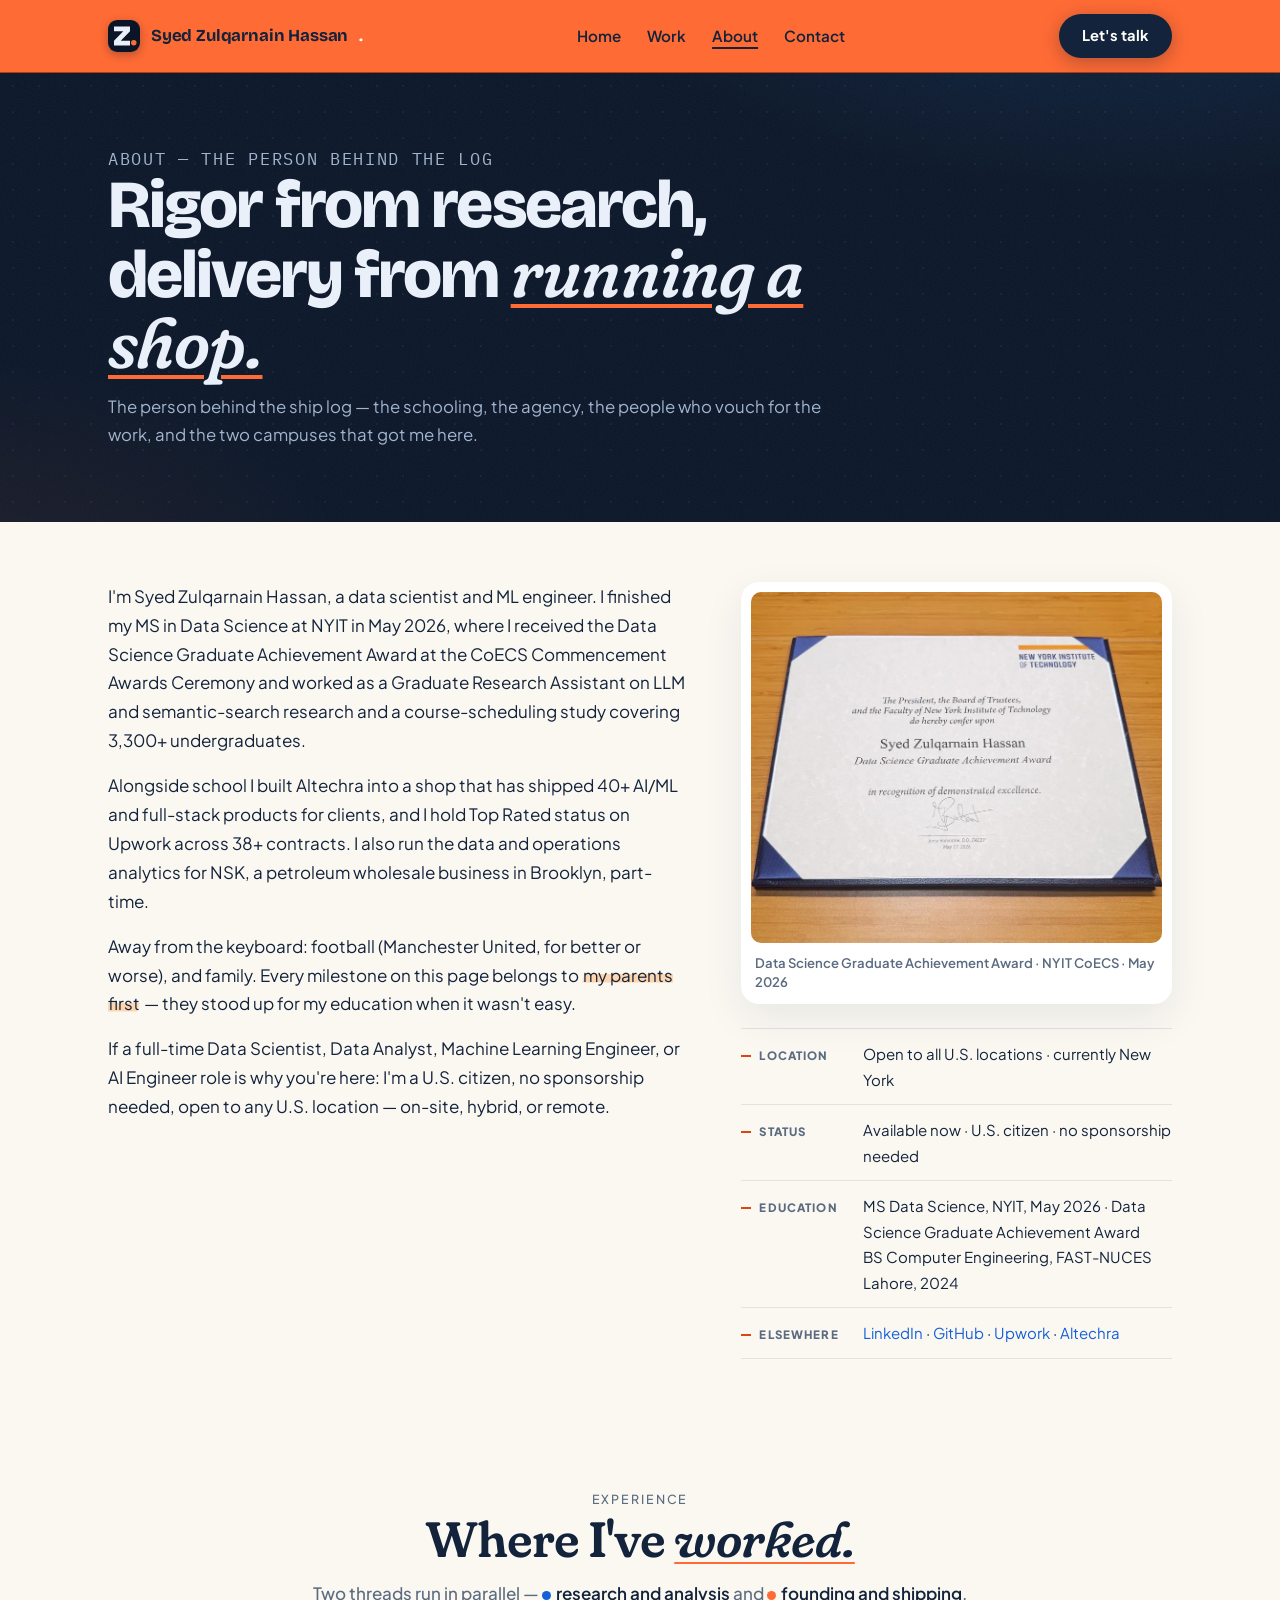
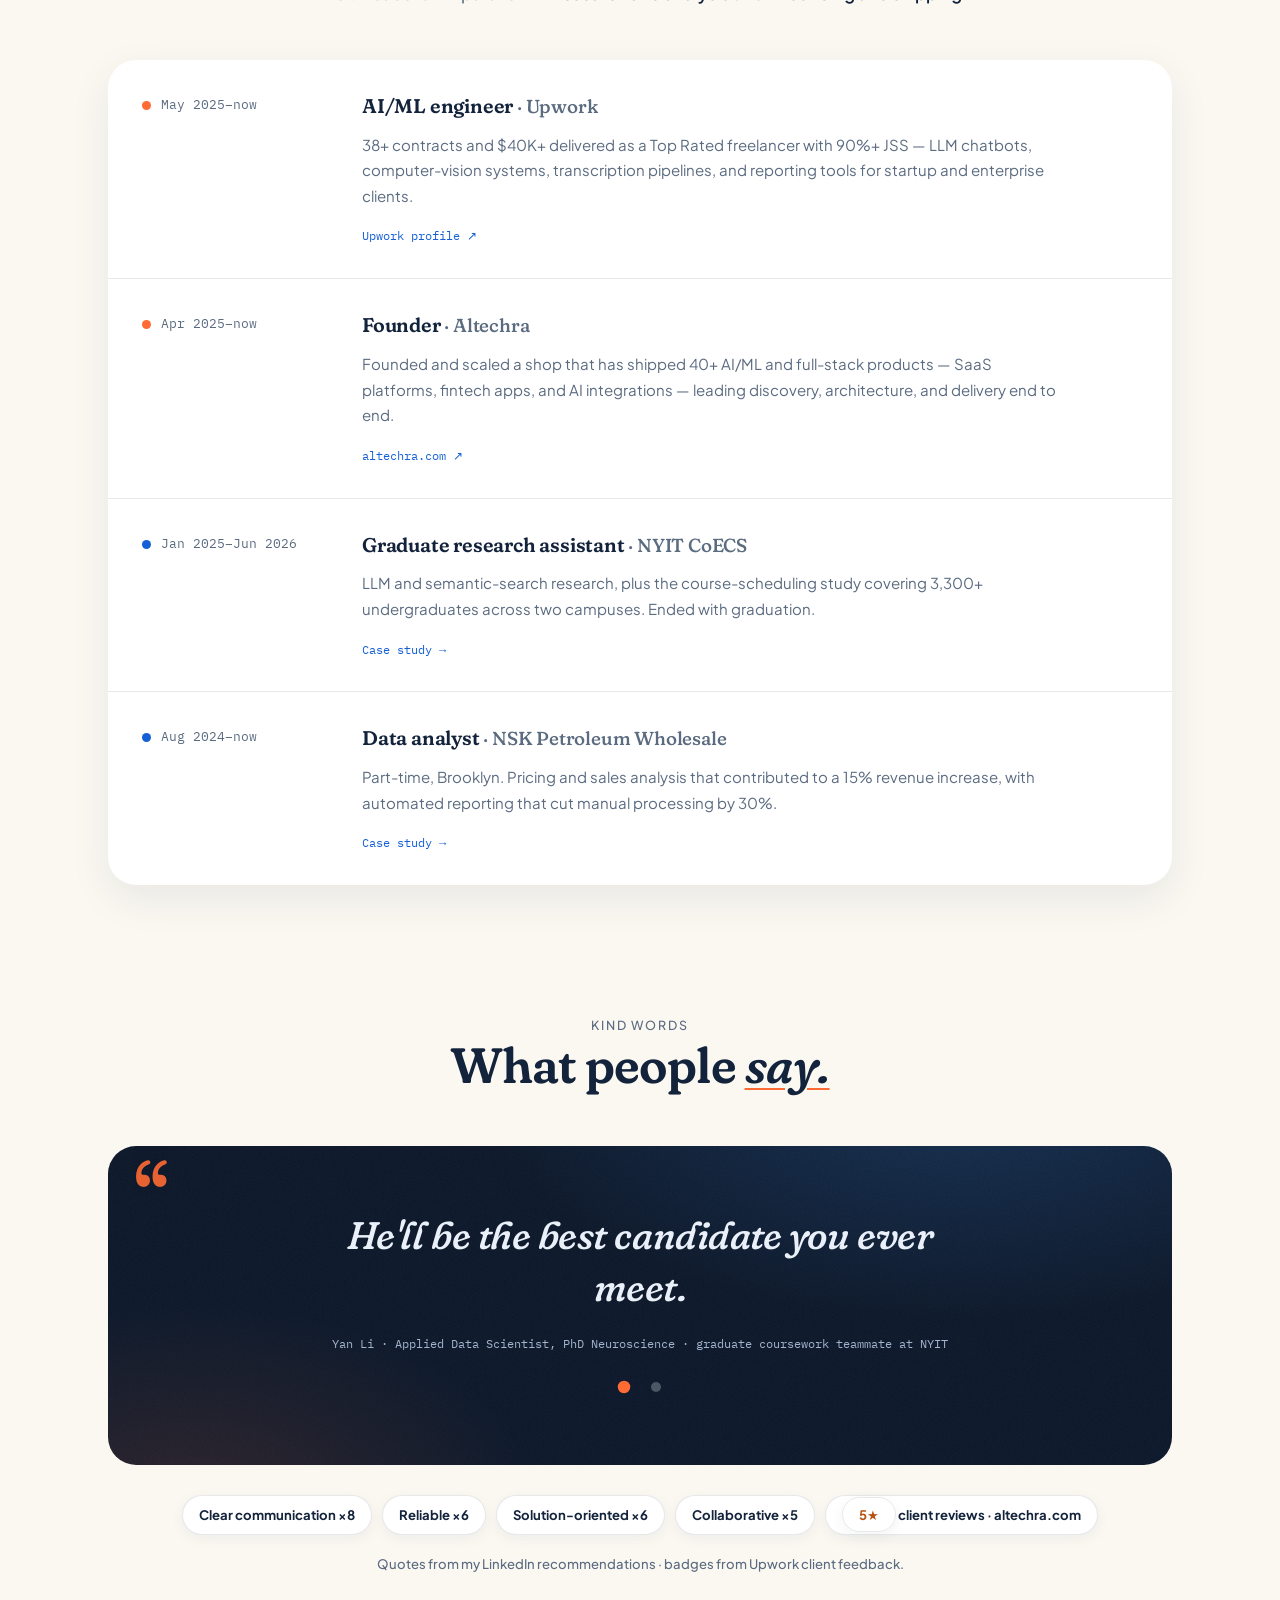
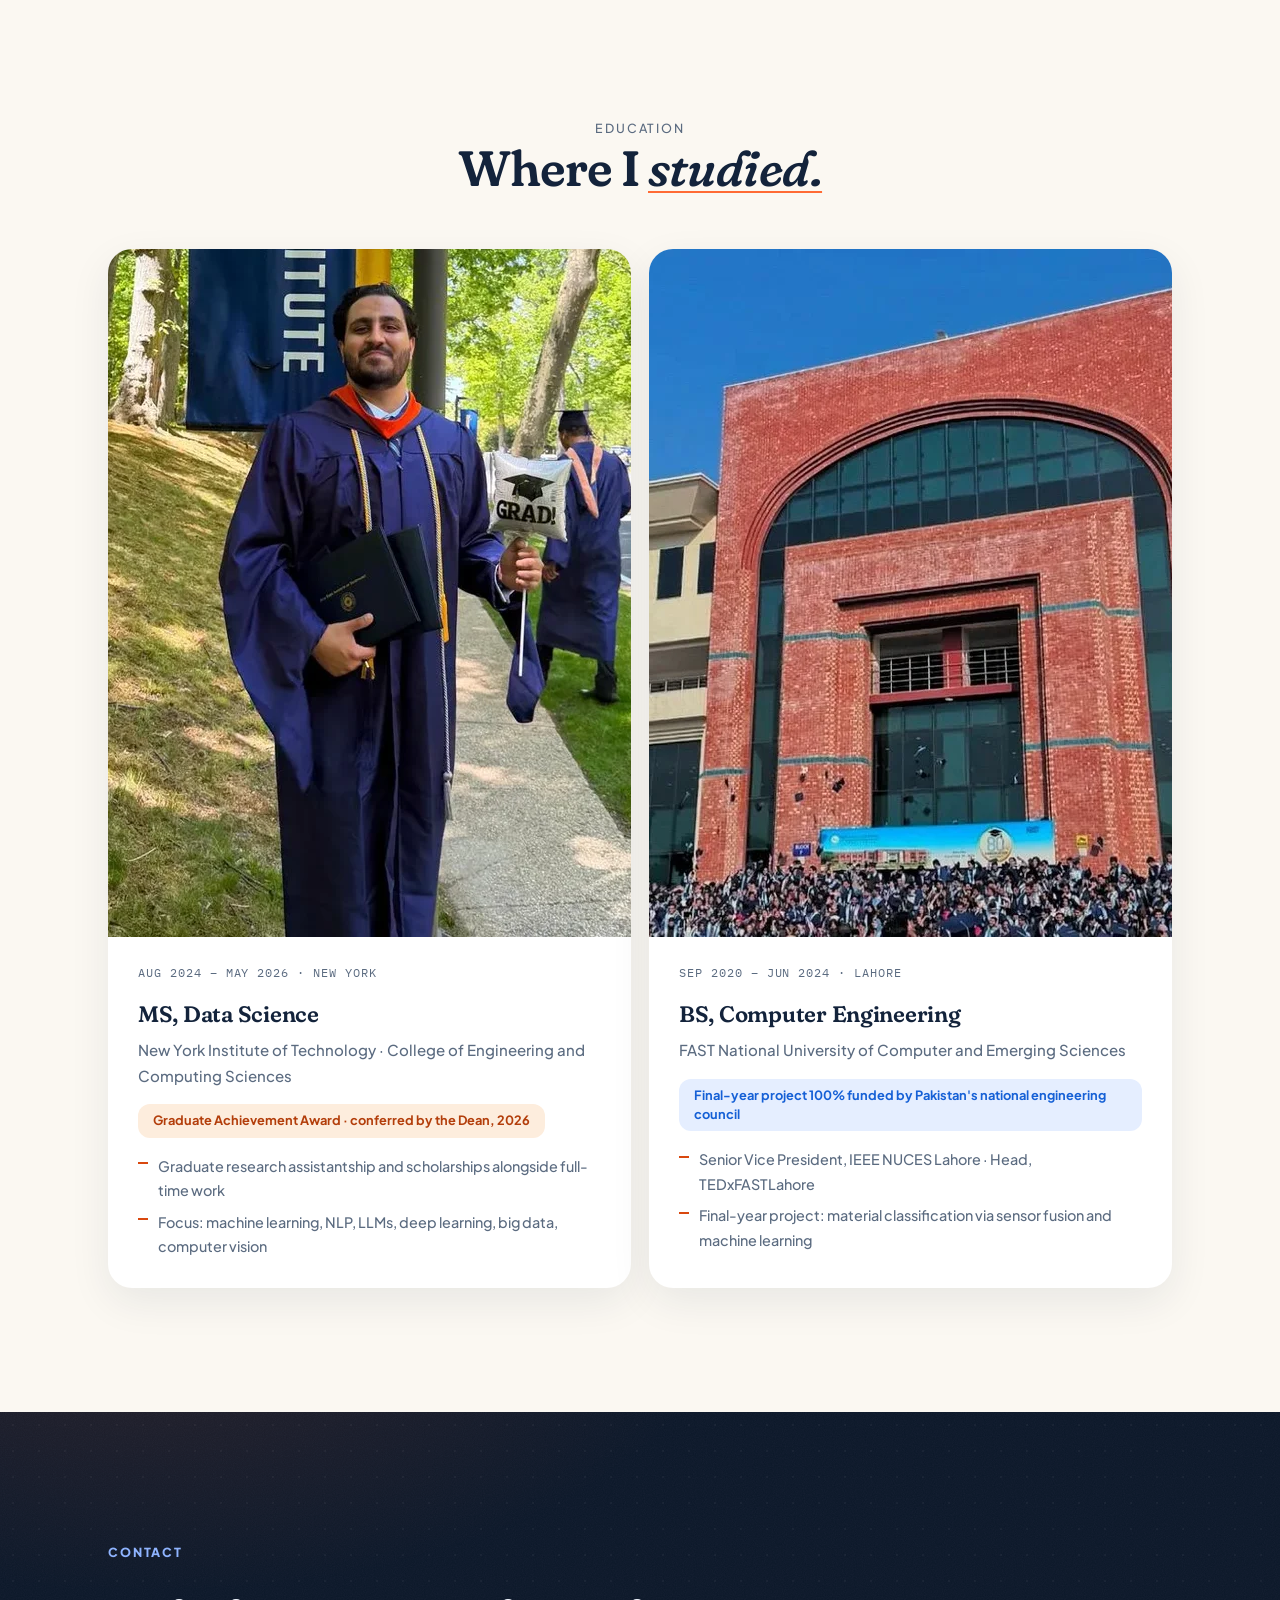
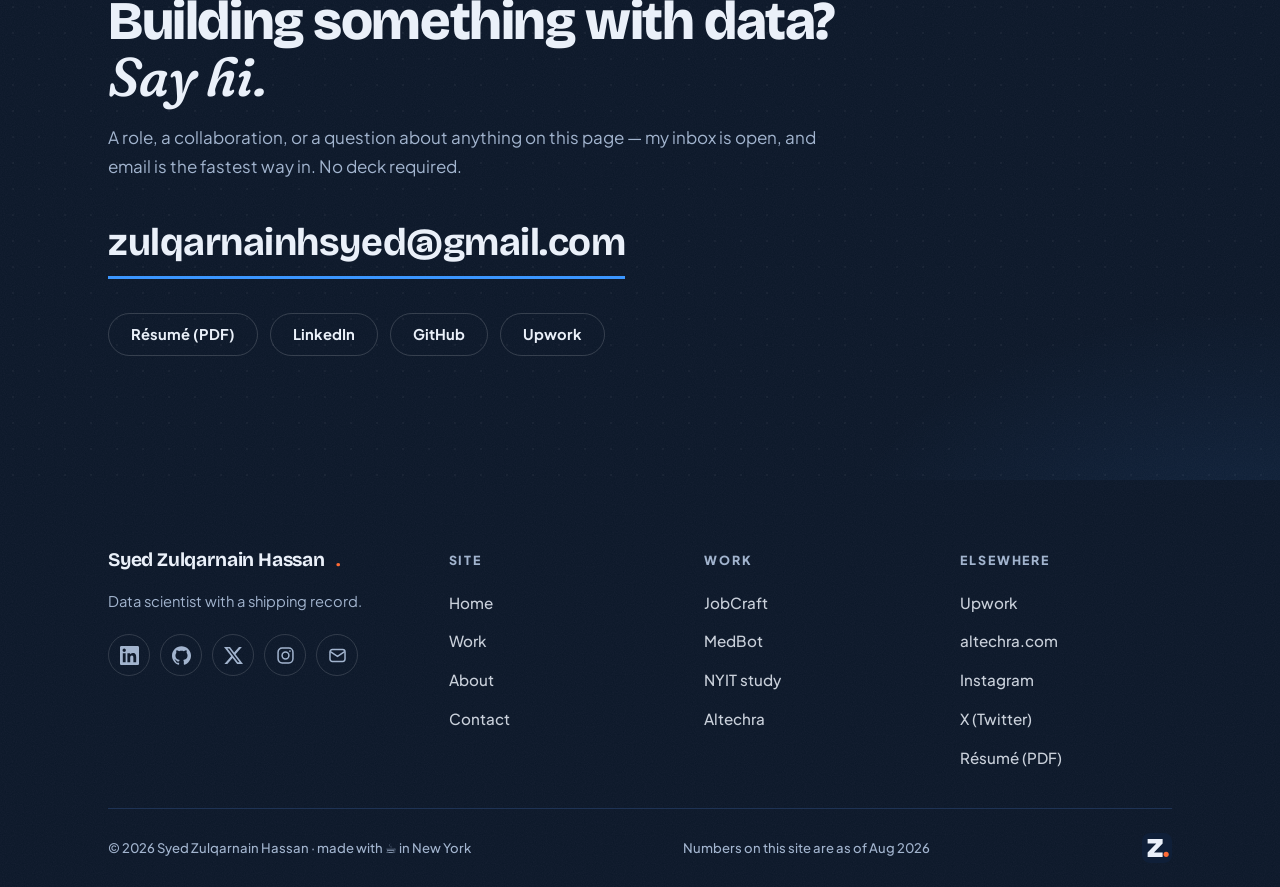
==== about/index.html @ 791ffaec "About: brand mark and footer logo" ====
<!doctype html>
<html lang="en">
<head>
<meta charset="utf-8">
<meta name="viewport" content="width=device-width, initial-scale=1">
<title>About — Syed Zulqarnain Hassan</title>
<meta name="description" content="About Syed Zulqarnain Hassan — data scientist and ML engineer. MS Data Science at NYIT with the Graduate Achievement Award, founder of Altechra, from Lahore to New York. Open to Data Scientist, Data Analyst, Machine Learning Engineer, and AI Engineer roles anywhere in the U.S.">
<meta property="og:title" content="About — Syed Zulqarnain Hassan">
<meta property="og:description" content="Rigor from research, delivery from running a shop. From Lahore to New York.">
<meta property="og:type" content="website">
<meta property="og:url" content="https://zulqarnainhassan.com/about/">
<meta property="og:image" content="https://zulqarnainhassan.com/og.png">
<meta property="og:image:width" content="1200">
<meta property="og:image:height" content="630">
<meta name="twitter:card" content="summary_large_image">
<meta name="twitter:image" content="https://zulqarnainhassan.com/og.png">
<link rel="canonical" href="https://zulqarnainhassan.com/about/">
<meta name="theme-color" content="#070E1C">
<link rel="icon" href="/favicon.svg" type="image/svg+xml">
<link rel="icon" href="/favicon.png" type="image/png" sizes="32x32">
<link rel="apple-touch-icon" href="/apple-touch-icon.png">
<link rel="preload" href="/fonts/bricolage-grotesque-700.woff2" as="font" type="font/woff2" crossorigin>
<link rel="preload" href="/fonts/plus-jakarta-sans-400.woff2" as="font" type="font/woff2" crossorigin>
<link rel="preload" href="/fonts/fraunces-italic-400-700.woff2" as="font" type="font/woff2" crossorigin>
<link rel="preload" href="/fonts/ibm-plex-mono-400.woff2" as="font" type="font/woff2" crossorigin>
<link rel="stylesheet" href="/styles.css">
<script src="/main.js" defer></script>
</head>
<body>
<a class="skip" href="#main">Skip to content</a>
<div class="progress" id="progress" aria-hidden="true"></div>

<header class="sitenav band-dark" id="sitenav">
  <div class="wrap">
    <div class="nav">
      <a class="brand" href="/"><svg class="bmark" viewBox="0 0 64 64" aria-hidden="true"><rect width="64" height="64" rx="14" fill="#0A1628"/><path d="M12 13 H44 V22.5 L25.5 41.5 H44 V51 H12 V41.5 L30.5 22.5 H12 Z" fill="#EAF0F9"/><circle cx="51.5" cy="45.5" r="5.5" fill="#FF6B35"/></svg>Syed Zulqarnain Hassan<span class="bdot">.</span></a>
      <nav aria-label="Primary">
        <ul class="nav-links" id="navLinks">
          <li><a href="/">Home</a></li>
          <li><a href="/work/">Work</a></li>
          <li><a href="/about/" aria-current="page">About</a></li>
          <li><a href="/contact/">Contact</a></li>
        </ul>
      </nav>
      <div class="nav-right">
        <a class="btn btn-primary nav-cta" href="/contact/">Let's talk</a>
        <button class="menu-btn" id="menuBtn" aria-expanded="false" aria-controls="navLinks" aria-label="Toggle menu"><svg viewBox="0 0 24 24" aria-hidden="true"><path d="M4 8h16M4 16h16"/></svg></button>
      </div>
    </div>
  </div>
</header>

<main id="main">
  <div class="page-head band-dark">
    <div class="wrap">
      <p class="ph-kicker" data-up style="--d:0s">About — the person behind the log</p>
      <h1 data-up style="--d:.06s">Rigor from research, delivery from <em>running a shop.</em></h1>
      <p data-up style="--d:.12s">The person behind the ship log — the schooling, the agency, the people who vouch for the work, and the two campuses that got me here.</p>
    </div>
  </div>

  <section class="section wrap" aria-label="About me" style="padding-top:clamp(36px,5vw,60px)">
    <h2 class="sr-only">Background and availability</h2>
    <div class="about-grid">
      <div class="fx">
        <p>I'm Syed Zulqarnain Hassan, a data scientist and ML engineer. I finished my MS in Data Science at NYIT in May 2026, where I received the Data Science Graduate Achievement Award at the CoECS Commencement Awards Ceremony and worked as a Graduate Research Assistant on LLM and semantic-search research and a course-scheduling study covering 3,300+ undergraduates.</p>
        <p>Alongside school I built Altechra into a shop that has shipped 40+ AI/ML and full-stack products for clients, and I hold Top Rated status on Upwork across 38+ contracts. I also run the data and operations analytics for NSK, a petroleum wholesale business in Brooklyn, part-time.</p>
        <p>Away from the keyboard: football (Manchester United, for better or worse), and family. Every milestone on this page belongs to <span class="hl">my parents first</span> — they stood up for my education when it wasn't easy.</p>
        <p>If a full-time Data Scientist, Data Analyst, Machine Learning Engineer, or AI Engineer role is why you're here: I'm a U.S. citizen, no sponsorship needed, open to any U.S. location — on-site, hybrid, or remote.</p>
      </div>
      <div class="fx" style="--d:.12s">
        <figure class="cert">
          <img src="/assets/award-certificate.webp" alt="Data Science Graduate Achievement Award certificate, New York Institute of Technology" width="860" height="735">
          <figcaption>Data Science Graduate Achievement Award · NYIT CoECS · May 2026</figcaption>
        </figure>
        <ul class="facts">
          <li><span class="k">Location</span><span>Open to all U.S. locations · currently New York</span></li>
          <li><span class="k">Status</span><span>Available now · U.S. citizen · no sponsorship needed</span></li>
          <li><span class="k">Education</span><span>MS Data Science, NYIT, May 2026 · Data Science Graduate Achievement Award<br>BS Computer Engineering, FAST-NUCES Lahore, 2024</span></li>
          <li><span class="k">Elsewhere</span><span><a href="https://www.linkedin.com/in/syedzulqarnainh">LinkedIn</a> · <a href="https://github.com/Zulqarnain-10">GitHub</a> · <a href="https://www.upwork.com/freelancers/~01bd0c312572d26561">Upwork</a> · <a href="https://altechra.com">Altechra</a></span></li>
        </ul>
      </div>
    </div>
  </section>

  <section class="section" aria-labelledby="xp-title">
    <div class="wrap">
      <div class="sec-head fx">
        <p class="kicker">Experience</p>
        <h2 class="title" id="xp-title">Where I've <span class="acc">worked.</span></h2>
        <p>Two threads run in parallel — <span class="xkey"><span class="xdot b"></span>research and analysis</span> and <span class="xkey"><span class="xdot c"></span>founding and shipping</span>.</p>
      </div>
      <div class="xp fx">
        <div class="xp-row">
          <div class="xp-when"><span class="xdot c"></span>May 2025–now</div>
          <div class="xp-body">
            <h3>AI/ML engineer <span class="xp-org">· Upwork</span></h3>
            <p>38+ contracts and $40K+ delivered as a Top Rated freelancer with 90%+ JSS — LLM chatbots, computer-vision systems, transcription pipelines, and reporting tools for startup and enterprise clients.</p>
            <a class="receipt" href="https://www.upwork.com/freelancers/~01bd0c312572d26561">Upwork profile ↗</a>
          </div>
        </div>
        <div class="xp-row">
          <div class="xp-when"><span class="xdot c"></span>Apr 2025–now</div>
          <div class="xp-body">
            <h3>Founder <span class="xp-org">· Altechra</span></h3>
            <p>Founded and scaled a shop that has shipped 40+ AI/ML and full-stack products — SaaS platforms, fintech apps, and AI integrations — leading discovery, architecture, and delivery end to end.</p>
            <a class="receipt" href="https://altechra.com">altechra.com ↗</a>
          </div>
        </div>
        <div class="xp-row">
          <div class="xp-when"><span class="xdot b"></span>Jan 2025–Jun 2026</div>
          <div class="xp-body">
            <h3>Graduate research assistant <span class="xp-org">· NYIT CoECS</span></h3>
            <p>LLM and semantic-search research, plus the course-scheduling study covering 3,300+ undergraduates across two campuses. Ended with graduation.</p>
            <a class="receipt" href="/work/#nyit" aria-label="NYIT course-scheduling case study">Case study →</a>
          </div>
        </div>
        <div class="xp-row">
          <div class="xp-when"><span class="xdot b"></span>Aug 2024–now</div>
          <div class="xp-body">
            <h3>Data analyst <span class="xp-org">· NSK Petroleum Wholesale</span></h3>
            <p>Part-time, Brooklyn. Pricing and sales analysis that contributed to a 15% revenue increase, with automated reporting that cut manual processing by 30%.</p>
            <a class="receipt" href="/work/#nsk" aria-label="NSK operations analytics case study">Case study →</a>
          </div>
        </div>
      </div>
    </div>
  </section>

  <section class="section" aria-labelledby="words-title">
    <div class="wrap">
      <div class="sec-head fx">
        <p class="kicker">Kind words</p>
        <h2 class="title" id="words-title">What people <span class="acc">say.</span></h2>
      </div>
      <div class="pull fx" id="quoteRotator">
        <div class="pull-track" aria-live="polite">
          <div class="pull-slide is-on">
            <blockquote>He'll be the best candidate you ever meet.</blockquote>
            <p class="pull-attr">Yan Li · Applied Data Scientist, PhD Neuroscience · graduate coursework teammate at NYIT</p>
          </div>
          <div class="pull-slide">
            <blockquote>I believe he'll be a valuable asset to any team.</blockquote>
            <p class="pull-attr">Muhammad Talha · Senior AI R&amp;D Engineer · Aerodyne Group</p>
          </div>
        </div>
        <div class="pull-dots" role="group" aria-label="Choose recommendation">
          <button type="button" aria-pressed="true" aria-label="Show quote 1 of 2"></button>
          <button type="button" aria-pressed="false" aria-label="Show quote 2 of 2"></button>
        </div>
      </div>
      <div class="badges fx">
        <span>Clear communication ×8</span>
        <span>Reliable ×6</span>
        <span>Solution-oriented ×6</span>
        <span>Collaborative ×5</span>
        <span><span class="star">5★</span> client reviews · altechra.com</span>
      </div>
      <p class="quotes-note fx">Quotes from my LinkedIn recommendations · badges from Upwork client feedback.</p>
    </div>
  </section>

  <section class="section wrap" aria-labelledby="moments-title" style="padding-bottom:var(--sp)">
    <div class="sec-head fx">
      <p class="kicker">Education</p>
      <h2 class="title" id="moments-title">Where I <span class="acc">studied.</span></h2>
    </div>
    <div class="edu-grid">
      <article class="edu fx">
        <img class="edu-img" src="/assets/nyit-commencement.webp" alt="Zulqarnain in regalia beside the New York Institute of Technology banner at commencement" width="1100" height="688" loading="lazy">
        <div class="edu-body">
          <p class="edu-when">Aug 2024 – May 2026 · New York</p>
          <h3>MS, Data Science</h3>
          <p class="school">New York Institute of Technology · College of Engineering and Computing Sciences</p>
          <span class="badge p">Graduate Achievement Award · conferred by the Dean, 2026</span>
          <ul>
            <li>Graduate research assistantship and scholarships alongside full-time work</li>
            <li>Focus: machine learning, NLP, LLMs, deep learning, big data, computer vision</li>
          </ul>
        </div>
      </article>
      <article class="edu fx" style="--d:.1s">
        <img class="edu-img" src="/assets/fast-campus.webp" alt="FAST-NUCES campus, Lahore" width="1100" height="688" loading="lazy">
        <div class="edu-body">
          <p class="edu-when">Sep 2020 – Jun 2024 · Lahore</p>
          <h3>BS, Computer Engineering</h3>
          <p class="school">FAST National University of Computer and Emerging Sciences</p>
          <span class="badge b">Final-year project 100% funded by Pakistan's national engineering council</span>
          <ul>
            <li>Senior Vice President, IEEE NUCES Lahore · Head, TEDxFASTLahore</li>
            <li>Final-year project: material classification via sensor fusion and machine learning</li>
          </ul>
        </div>
      </article>
    </div>
  </section>

  <div class="band-dark band-contact">
    <section class="contact wrap" id="contact" aria-labelledby="contact-title">
      <div class="fx">
        <p class="kicker">Contact</p>
        <h2 id="contact-title">Building something with data? <span class="acc">Say hi.</span></h2>
        <p>A role, a collaboration, or a question about anything on this page — my inbox is open, and email is the fastest way in. No deck required.</p>
        <a class="mail" href="mailto:zulqarnainhsyed@gmail.com?subject=Hello%20Zulqarnain">zulqarnainhsyed@gmail.com</a>
        <div class="links">
          <a class="btn btn-ghost" href="/resume.pdf">Résumé (PDF)</a>
          <a class="btn btn-ghost" href="https://www.linkedin.com/in/syedzulqarnainh">LinkedIn</a>
          <a class="btn btn-ghost" href="https://github.com/Zulqarnain-10">GitHub</a>
          <a class="btn btn-ghost" href="https://www.upwork.com/freelancers/~01bd0c312572d26561">Upwork</a>
        </div>
      </div>
    </section>
  </div>
</main>

<footer class="band-dark band-foot">
  <div class="wrap">
    <div class="foot-grid">
      <div class="foot-id">
        <a class="brand" href="/">Syed Zulqarnain Hassan<span class="bdot">.</span></a>
        <p class="foot-tag">Data scientist with a shipping record.</p>
        <div class="foot-social">
          <a href="https://www.linkedin.com/in/syedzulqarnainh" aria-label="LinkedIn"><svg viewBox="0 0 24 24" aria-hidden="true"><path d="M20.447 20.452h-3.554v-5.569c0-1.328-.027-3.037-1.852-3.037-1.853 0-2.136 1.445-2.136 2.939v5.667H9.351V9h3.414v1.561h.046c.477-.9 1.637-1.85 3.37-1.85 3.601 0 4.267 2.37 4.267 5.455v6.286zM5.337 7.433c-1.144 0-2.063-.926-2.063-2.065 0-1.138.92-2.063 2.063-2.063 1.14 0 2.064.925 2.064 2.063 0 1.139-.925 2.065-2.064 2.065zm1.782 13.019H3.555V9h3.564v11.452zM22.225 0H1.771C.792 0 0 .774 0 1.729v20.542C0 23.227.792 24 1.771 24h20.451C23.2 24 24 23.227 24 22.271V1.729C24 .774 23.2 0 22.225 0z"/></svg></a>
          <a href="https://github.com/Zulqarnain-10" aria-label="GitHub"><svg viewBox="0 0 24 24" aria-hidden="true"><path d="M12 .297c-6.63 0-12 5.373-12 12 0 5.303 3.438 9.8 8.205 11.385.6.113.82-.258.82-.577 0-.285-.01-1.04-.015-2.04-3.338.724-4.042-1.61-4.042-1.61C4.422 18.07 3.633 17.7 3.633 17.7c-1.087-.744.084-.729.084-.729 1.205.084 1.838 1.236 1.838 1.236 1.07 1.835 2.809 1.305 3.495.998.108-.776.417-1.305.76-1.605-2.665-.3-5.466-1.332-5.466-5.93 0-1.31.465-2.38 1.235-3.22-.135-.303-.54-1.523.105-3.176 0 0 1.005-.322 3.3 1.23.96-.267 1.98-.399 3-.405 1.02.006 2.04.138 3 .405 2.28-1.552 3.285-1.23 3.285-1.23.645 1.653.24 2.873.12 3.176.765.84 1.23 1.91 1.23 3.22 0 4.61-2.805 5.625-5.475 5.92.42.36.81 1.096.81 2.22 0 1.606-.015 2.896-.015 3.286 0 .315.21.69.825.57C20.565 22.092 24 17.592 24 12.297c0-6.627-5.373-12-12-12"/></svg></a>
          <a href="https://x.com/szulqarnain22" aria-label="X (Twitter)"><svg viewBox="0 0 24 24" aria-hidden="true"><path d="M18.901 1.153h3.68l-8.04 9.19L24 22.846h-7.406l-5.8-7.584-6.638 7.584H.474l8.6-9.83L0 1.154h7.594l5.243 6.932ZM17.61 20.644h2.039L6.486 3.24H4.298Z"/></svg></a>
          <a href="https://www.instagram.com/szulqarnain22" aria-label="Instagram"><svg viewBox="0 0 24 24" aria-hidden="true" style="fill:none;stroke:currentColor;stroke-width:1.9;stroke-linecap:round"><rect x="2.6" y="2.6" width="18.8" height="18.8" rx="5.2"/><circle cx="12" cy="12" r="4.3"/><circle cx="17.6" cy="6.4" r=".4" style="fill:currentColor;stroke-width:1.4"/></svg></a>
          <a href="mailto:zulqarnainhsyed@gmail.com" aria-label="Email"><svg viewBox="0 0 24 24" aria-hidden="true" style="fill:none;stroke:currentColor;stroke-width:1.9;stroke-linecap:round;stroke-linejoin:round"><rect x="2.5" y="4.5" width="19" height="15" rx="3"/><path d="M3.5 7.5 12 13.2 20.5 7.5"/></svg></a>
        </div>
      </div>
      <nav class="foot-col" aria-label="Site">
        <h3>Site</h3>
        <ul>
          <li><a href="/">Home</a></li>
          <li><a href="/work/">Work</a></li>
          <li><a href="/about/">About</a></li>
          <li><a href="/contact/">Contact</a></li>
        </ul>
      </nav>
      <nav class="foot-col" aria-label="Work">
        <h3>Work</h3>
        <ul>
          <li><a href="/work/#jobcraft">JobCraft</a></li>
          <li><a href="/work/#medbot">MedBot</a></li>
          <li><a href="/work/#nyit">NYIT study</a></li>
          <li><a href="/work/#altechra-case">Altechra</a></li>
        </ul>
      </nav>
      <nav class="foot-col" aria-label="Elsewhere">
        <h3>Elsewhere</h3>
        <ul>
          <li><a href="https://www.upwork.com/freelancers/~01bd0c312572d26561">Upwork</a></li>
          <li><a href="https://altechra.com">altechra.com</a></li>
          <li><a href="https://www.instagram.com/szulqarnain22">Instagram</a></li>
          <li><a href="https://x.com/szulqarnain22">X (Twitter)</a></li>
          <li><a href="/resume.pdf">Résumé (PDF)</a></li>
        </ul>
      </nav>
    </div>
    <div class="footer-row">
      <span>© 2026 Syed Zulqarnain Hassan · made with ☕ in New York</span>
      <span>Numbers on this site are as of Aug 2026</span>
      <span class="foot-mark" aria-hidden="true"><svg viewBox="0 0 64 64"><rect width="64" height="64" rx="14" fill="#0F1F38"/><path d="M12 13 H44 V22.5 L25.5 41.5 H44 V51 H12 V41.5 L30.5 22.5 H12 Z" fill="#EAF0F9"/><circle cx="51.5" cy="45.5" r="5.5" fill="#FF6B35"/></svg></span>
    </div>
  </div>
</footer>
</body>
</html>
---- styles.css ----
/* zulqarnainhassan.com — shared styles */
@font-face{font-family:'Bricolage Grotesque';font-style:normal;font-weight:700 800;font-display:swap;src:url('/fonts/bricolage-grotesque-700.woff2') format('woff2')}
@font-face{font-family:'Fraunces';font-style:italic;font-weight:400 700;font-display:swap;src:url('/fonts/fraunces-italic-400-700.woff2') format('woff2')}
@font-face{font-family:'Fraunces';font-style:normal;font-weight:400 700;font-display:swap;src:url('/fonts/fraunces-400-700.woff2') format('woff2')}
@font-face{font-family:'IBM Plex Mono';font-style:normal;font-weight:400;font-display:swap;src:url('/fonts/ibm-plex-mono-400.woff2') format('woff2')}
@font-face{font-family:'IBM Plex Mono';font-style:normal;font-weight:500;font-display:swap;src:url('/fonts/ibm-plex-mono-500.woff2') format('woff2')}
@font-face{font-family:'Plus Jakarta Sans';font-style:normal;font-weight:400 800;font-display:swap;src:url('/fonts/plus-jakarta-sans-400.woff2') format('woff2')}
:root{
  --bg-d:#070E1C; --band:#0A1628; --band-2:#0D1B33; --line-d:#1E3355;
  --fog:#EAF0F9; --mist:#A2B4CE;
  --bg:#FBF8F2; --panel:#FFFFFF; --cream:#F4EEE1;
  --ink:#13233B; --muted:#5B6B80; --line:rgba(19,35,59,.10);
  --blue-soft:#E5EEFF; --peach-soft:#FDEDDD;
  --blue:#3B96FF; --blue-ink:#1560D6; --coral:#FF6B35; --coral-ink:#D9480F; --coral-deep:#B33E0B; --warm-ink:#B4530F;
  --display:"Bricolage Grotesque","Helvetica Neue",Arial,sans-serif;
  --serif:"Fraunces",Georgia,serif;
  --body:"Plus Jakarta Sans",system-ui,-apple-system,"Segoe UI",sans-serif;
  --mono:"IBM Plex Mono",ui-monospace,SFMono-Regular,Menlo,Consolas,monospace;
  --wrap:1160px; --gutter:clamp(20px,5vw,48px);
  --sp:clamp(76px,10vw,124px);
  --ease:cubic-bezier(.16,1,.3,1);
  --shadow:0 14px 40px rgba(19,35,59,.08);
  --shadow-lg:0 28px 64px rgba(19,35,59,.13);
  --r:24px;
  --grain:url("data:image/svg+xml,%3Csvg%20xmlns='http://www.w3.org/2000/svg'%20width='160'%20height='160'%3E%3Cfilter%20id='n'%3E%3CfeTurbulence%20type='fractalNoise'%20baseFrequency='.9'%20numOctaves='2'/%3E%3CfeColorMatrix%20values='0%200%200%200%201%200%200%200%200%201%200%200%200%200%201%200%200%200%20.045%200'/%3E%3C/filter%3E%3Crect%20width='160'%20height='160'%20filter='url(%23n)'/%3E%3C/svg%3E");
}
*{box-sizing:border-box}
html{color-scheme:light;scrollbar-width:thin;scrollbar-color:#2A4A7A var(--bg)}
@media (prefers-reduced-motion:no-preference){html{scroll-behavior:smooth}}
::-webkit-scrollbar{width:11px}
::-webkit-scrollbar-track{background:var(--bg)}
::-webkit-scrollbar-thumb{background:#2A4A7A;border-radius:8px;border:3px solid var(--bg)}
::-webkit-scrollbar-thumb:hover{background:var(--blue-ink)}
body{margin:0;font-family:var(--body);color:var(--ink);background:var(--bg);line-height:1.7;font-size:1.0625rem;-webkit-font-smoothing:antialiased;text-rendering:optimizeLegibility}
a{color:inherit}
::selection{background:var(--blue);color:var(--bg-d)}
:focus-visible{outline:2px solid var(--blue-ink);outline-offset:3px;border-radius:4px}
.band-dark :focus-visible{outline-color:var(--blue)}
img{max-width:100%}
.wrap{max-width:var(--wrap);margin:0 auto;padding:0 var(--gutter)}
.skip{position:absolute;left:-999px;top:8px;background:#fff;color:var(--ink);padding:8px 12px;z-index:100;font-weight:700;font-size:.85rem}
.skip:focus{left:8px}
.progress{position:fixed;top:0;left:0;right:0;height:3px;z-index:60;background:linear-gradient(90deg,var(--band),#1D3153);transform-origin:0 50%;transform:scaleX(0);pointer-events:none}
@media (prefers-reduced-motion:reduce){.progress{display:none}}
.todo{background:rgba(255,107,53,.14);color:var(--coral-deep);padding:0 5px;border-radius:4px;font-family:var(--mono);font-size:.85em;-webkit-box-decoration-break:clone;box-decoration-break:clone}
.band-dark{background:var(--band);color:var(--fog)}
.band-dark .todo{color:var(--coral)}
.band-hero{overflow:clip;background:
  var(--grain),
  radial-gradient(1200px 620px at 86% -10%, rgba(59,150,255,.17), transparent 60%),
  radial-gradient(820px 460px at -6% 104%, rgba(255,107,53,.10), transparent 58%),
  radial-gradient(rgba(234,240,249,.05) 1px, transparent 1.5px),
  linear-gradient(180deg, #081120, var(--band) 46%);
  background-size:160px 160px,auto,auto,26px 26px,auto}
.band-contact{background:
  var(--grain),
  radial-gradient(1000px 520px at 12% -18%, rgba(255,107,53,.13), transparent 58%),
  radial-gradient(700px 420px at 98% 112%, rgba(59,150,255,.10), transparent 60%),
  radial-gradient(rgba(234,240,249,.045) 1px, transparent 1.5px),
  var(--band);
  background-size:160px 160px,auto,auto,26px 26px,auto}
.band-foot{background:var(--grain),var(--band);background-size:160px 160px,auto}

/* type helpers */
.acc{font-family:var(--serif);font-style:italic;font-weight:550;letter-spacing:-.01em}
.title .acc{text-decoration:underline;text-decoration-color:var(--coral);text-decoration-thickness:.05em;text-underline-offset:.1em}
.hl{background:linear-gradient(104deg, transparent 1%, rgba(255,178,107,.5) 3%, rgba(255,178,107,.5) 96%, transparent 98%);background-size:100% .5em;background-position:0 80%;background-repeat:no-repeat;padding:0 .06em}
.sr-only{position:absolute;width:1px;height:1px;overflow:hidden;clip-path:inset(50%);white-space:nowrap}

/* reveal system */
.js .fx{opacity:0;transform:translateY(30px) scale(.985);filter:blur(9px);transition:opacity .95s var(--ease),transform .95s var(--ease),filter .95s var(--ease);transition-delay:var(--d,0s)}
.js .fx.in{opacity:1;transform:none;filter:none}
@media (prefers-reduced-motion:reduce){.js .fx{opacity:1;transform:none;filter:none;transition:none}}

/* nav — coral throughout */
.sitenav{position:sticky;top:0;z-index:50;background:var(--coral);border-bottom:1px solid var(--coral-deep);transition:box-shadow .3s ease}
.sitenav.scrolled{box-shadow:0 8px 28px rgba(179,62,11,.3)}
.sitenav .brand,.sitenav .nav-links a{color:var(--ink)}
.sitenav .brand .bdot{color:#fff}
.sitenav .nav-links a:hover,.sitenav .nav-links a[aria-current="page"]{color:var(--ink);text-decoration:underline;text-decoration-thickness:2px;text-underline-offset:5px}
.sitenav .btn-primary{background:var(--ink);color:#fff;box-shadow:0 4px 18px rgba(10,22,40,.3)}
.sitenav .btn-primary:hover{background:#fff;color:var(--ink);box-shadow:0 6px 22px rgba(10,22,40,.25)}
.sitenav .menu-btn{border-color:rgba(10,22,40,.4);color:var(--ink)}
.sitenav :focus-visible{outline-color:var(--ink)}
.nav{display:flex;align-items:center;justify-content:space-between;gap:16px;padding:14px 0}
.brand{font-family:var(--display);font-size:1.05rem;font-weight:700;letter-spacing:-.01em;text-decoration:none;color:var(--fog);display:inline-flex;align-items:center;gap:11px}
.bmark{width:32px;height:32px;border-radius:9px;flex:none;box-shadow:0 3px 10px rgba(10,22,40,.3);transition:transform .4s var(--ease)}
.brand:hover .bmark{transform:rotate(-6deg) scale(1.06)}
.brand .bdot{color:var(--coral)}
.nav-links{list-style:none;display:flex;gap:26px;margin:0;padding:0}
.nav-links a{font-size:.95rem;font-weight:600;color:var(--mist);text-decoration:none;transition:color .2s ease}
.nav-links a:hover,.nav-links a[aria-current="page"]{color:var(--fog)}
.nav-right{display:flex;align-items:center;gap:12px}
.menu-btn{display:none;background:transparent;border:1px solid var(--line-d);color:var(--fog);border-radius:10px;width:42px;height:42px;cursor:pointer;place-items:center}
.menu-btn svg{width:20px;height:20px;stroke:currentColor;fill:none;stroke-width:2;stroke-linecap:round}
.btn{display:inline-flex;align-items:center;gap:8px;padding:12px 22px;border-radius:999px;font-weight:700;font-size:.92rem;text-decoration:none;border:1.5px solid transparent;line-height:1.2;white-space:nowrap;transition:background-color .2s ease,border-color .2s ease,color .2s ease,transform .3s var(--ease),box-shadow .3s var(--ease)}
.btn:hover{transform:translateY(-2px)}
@media (prefers-reduced-motion:reduce){.btn:hover{transform:none}}
.btn-primary{background:var(--blue);color:var(--bg-d);box-shadow:0 4px 18px rgba(59,150,255,.25)}
.btn-primary:hover{background:var(--coral);color:#fff;box-shadow:0 8px 26px rgba(255,107,53,.4)}
.btn-ghost{border-color:rgba(255,255,255,.16);color:var(--fog)}
.btn-ghost:hover{border-color:var(--coral);color:var(--coral);background:rgba(255,107,53,.07)}
@media (max-width:760px){
  .nav-links{display:none;position:absolute;top:calc(100% + 10px);right:var(--gutter);left:var(--gutter);flex-direction:column;gap:4px;background:rgba(10,22,40,.97);border:1px solid var(--line-d);border-radius:16px;padding:12px;box-shadow:0 24px 60px rgba(3,8,18,.6)}
  .nav-links a{padding:12px 16px;border-radius:10px;display:block}
  .nav-links a:hover{background:rgba(255,255,255,.05)}
  .sitenav.open .nav-links{display:flex}
  .menu-btn{display:inline-flex;align-items:center;justify-content:center}
  .nav-cta{display:none}
  .sitenav .nav-links a{color:var(--mist);text-decoration:none}
  .sitenav .nav-links a:hover,.sitenav .nav-links a[aria-current="page"]{color:var(--fog);text-decoration:none}
  .sitenav .nav-links :focus-visible{outline-color:var(--blue)}
}

/* hero (home) — centered, portrait blending on top */
.hero{display:flex;flex-direction:column;align-items:center;text-align:center;padding-block:clamp(20px,3vw,40px) clamp(36px,5vw,60px)}
.eyebrow{font-size:1.05rem;font-weight:600;color:var(--mist);margin:0 0 20px}
h1{font-family:var(--display);font-weight:800;font-size:clamp(2.9rem,7.2vw,6.1rem);line-height:.97;letter-spacing:-.028em;margin:0 0 24px;max-width:13ch}
.hero h1{max-width:17ch;margin-inline:auto;text-wrap:balance}
.hero .lede{margin-inline:auto;max-width:64ch}
.hero .ctas{justify-content:center;position:relative}
.squiggle{position:absolute;top:calc(100% + 2px);left:50%;transform:translateX(-250px) rotate(8deg);width:88px;color:var(--coral);pointer-events:none}
.squiggle .sq1{stroke-dasharray:220;stroke-dashoffset:220;animation:drawIn 1.1s 1s var(--ease) forwards}
.squiggle .sq2{stroke-dasharray:40;stroke-dashoffset:40;animation:drawIn .5s 1.9s var(--ease) forwards}
@keyframes drawIn{to{stroke-dashoffset:0}}
@media (prefers-reduced-motion:reduce){.squiggle .sq1,.squiggle .sq2{stroke-dashoffset:0;animation:none}}
@media (max-width:860px){.squiggle{display:none}}
h1 em{font-family:var(--serif);font-style:italic;font-weight:550;font-size:1.05em;letter-spacing:-.01em}
h1 em, h1 em .hw{text-decoration:underline;text-decoration-color:var(--coral);text-decoration-thickness:.06em;text-underline-offset:.1em}
@media (prefers-reduced-motion:no-preference){
  .hw{display:inline-block;opacity:0;transform:translateY(.5em) rotate(1.2deg);animation:wup .65s var(--ease) forwards;animation-delay:var(--wd,0s)}
  @keyframes wup{to{opacity:1;transform:none}}
}
.lede{font-size:clamp(1.0625rem,1.6vw,1.25rem);color:var(--mist);max-width:58ch;margin:0 0 24px}
.lede strong{color:var(--fog);font-weight:600}
.ctas{display:flex;flex-wrap:wrap;gap:12px}
.hero-sub-links{margin:18px 0 0;font-family:var(--mono);font-size:.78rem;color:var(--mist)}
.hero-sub-links a{color:var(--mist);text-decoration:none;border-bottom:1px solid rgba(162,180,206,.35);transition:color .2s ease,border-color .2s ease;padding-block:6px}
.hero-sub-links a:hover{color:var(--coral);border-color:var(--coral)}
.hero-meta{margin:14px 0 0;font-family:var(--mono);font-size:.75rem;color:var(--mist);letter-spacing:.02em}
.hero-figure{position:relative;width:min(62vw,340px);margin-bottom:clamp(14px,2.5vw,24px)}
@media (max-width:900px){.hero-figure{width:min(64vw,290px)}}
.hero-figure::before{content:"";position:absolute;left:50%;top:52%;width:105%;aspect-ratio:1;transform:translate(-50%,-50%);background:radial-gradient(50% 50% at 50% 50%, rgba(59,150,255,.30), rgba(59,150,255,.10) 55%, transparent 72%);filter:blur(6px)}
.hero-figure::after{content:"";position:absolute;left:50%;top:56%;width:124%;aspect-ratio:1;transform:translate(-50%,-50%);border:1px solid rgba(122,175,255,.16);border-radius:50%;-webkit-mask-image:linear-gradient(180deg,#000 62%,transparent 88%);mask-image:linear-gradient(180deg,#000 62%,transparent 88%)}
.hero-figure img{position:relative;z-index:1;display:block;width:100%;height:auto;-webkit-mask-image:linear-gradient(180deg,#000 82%,transparent 99%);mask-image:linear-gradient(180deg,#000 82%,transparent 99%);filter:drop-shadow(0 18px 34px rgba(3,8,18,.5))}
@media (prefers-reduced-motion:no-preference){
  [data-up]{opacity:0;transform:translateY(18px);animation:up .8s var(--ease) forwards;animation-delay:var(--d,0s)}
  .hero-figure[data-up]{transform:translateY(24px) scale(.985)}
  @keyframes up{to{opacity:1;transform:none}}
}

/* page head (work/about) */
.page-head{overflow:clip;background:
  var(--grain),
  radial-gradient(900px 420px at 88% -30%, rgba(59,150,255,.15), transparent 60%),
  radial-gradient(700px 400px at -4% 115%, rgba(255,107,53,.09), transparent 58%),
  radial-gradient(rgba(234,240,249,.05) 1px, transparent 1.5px),
  var(--band);
  background-size:160px 160px,auto,auto,26px 26px,auto;
  padding-block:clamp(44px,6vw,72px)}
.ph-kicker{font-family:var(--mono);font-size:.75rem;letter-spacing:.1em;text-transform:uppercase;color:var(--mist);margin:0 0 16px}
.page-head h1{font-size:clamp(2.4rem,5.5vw,4.2rem);margin-bottom:14px;max-width:20ch}
.page-head p{color:var(--mist);max-width:62ch;margin:0;font-size:1.05rem}

/* ship log */
.log{padding-block:clamp(28px,4vw,44px) clamp(64px,8vw,100px)}
.log-head{display:flex;justify-content:space-between;align-items:baseline;gap:16px;flex-wrap:wrap;border-bottom:1px solid var(--line-d);padding-bottom:12px}
.log-head h2{font-family:var(--mono);font-size:.8125rem;font-weight:500;letter-spacing:.1em;text-transform:uppercase;color:var(--fog);margin:0}
.log-head p{font-family:var(--mono);font-size:.75rem;color:var(--mist);margin:0}
.log ol{list-style:none;margin:0;padding:0}
.log li{display:grid;grid-template-columns:34px 148px 1fr auto 176px;gap:6px 20px;align-items:baseline;padding:14px 8px;margin:0 -8px;border-bottom:1px solid var(--line-d);font-size:.9375rem;border-radius:8px;transition:background .25s ease}
.log li>.receipt{justify-self:start}
.log li:hover{background:linear-gradient(90deg,rgba(59,150,255,.06),transparent 70%)}
.log .idx{font-family:var(--mono);font-size:.75rem;color:var(--mist);opacity:.8}
.log .time{font-family:var(--mono);font-size:.8125rem;color:var(--mist)}
.log .what a{color:var(--fog);text-decoration:none;border-bottom:1px solid transparent;transition:border-color .2s ease}
.log .what a:hover{border-bottom-color:var(--mist)}
.log .what .role{color:var(--mist)}
.log .measure{font-family:var(--mono);font-size:.875rem;font-weight:500;color:#fff;white-space:normal;max-width:26ch;text-align:right;justify-self:end}
.livedot{display:inline-block;width:6px;height:6px;border-radius:50%;background:var(--coral);margin-right:7px;vertical-align:1px}
@media (prefers-reduced-motion:no-preference){
  .livedot{animation:ping 2.6s ease-out infinite}
  @keyframes ping{0%{box-shadow:0 0 0 0 rgba(255,107,53,.45)}70%{box-shadow:0 0 0 7px rgba(255,107,53,0)}100%{box-shadow:0 0 0 0 rgba(255,107,53,0)}}
}
.receipt{font-family:var(--mono);font-size:.75rem;color:var(--blue);text-decoration:none;white-space:nowrap;transition:color .2s ease,transform .25s var(--ease)}
a.receipt{display:inline-block;padding-block:6px;margin-block:-6px}
.log .what a,.more a{padding-block:6px;margin-block:-6px}
a.receipt:hover{text-decoration:underline;color:var(--coral);transform:translate(2px,-2px)}
.receipt.internal{color:var(--mist);cursor:default}
.log .what a:hover{color:#fff;border-bottom-color:var(--coral)}
@media (max-width:1000px){
  .log li{grid-template-columns:1fr;gap:4px;padding:14px 0;margin:0;border-radius:0}
  .log .idx{display:none}
  .log .measure{text-align:left;max-width:none;justify-self:start}
  .log .receipt{white-space:normal}
}
@media (prefers-reduced-motion:no-preference){
  .log li{opacity:0;transform:translateY(8px);animation:rise .55s cubic-bezier(.2,.7,.2,1) forwards;animation-delay:calc(var(--i)*70ms + 350ms)}
  @keyframes rise{to{opacity:1;transform:none}}
}

/* marquee */
.strip{padding:clamp(48px,6vw,64px) 0 8px}
.strip-label{text-align:center;font-size:.78rem;font-weight:800;letter-spacing:.16em;text-transform:uppercase;color:var(--muted);margin:0 0 22px}
.band-dark .strip{padding:clamp(10px,2vw,20px) 0 clamp(30px,4vw,44px)}
.band-dark .strip-label{color:var(--mist)}
.band-dark .mq-item{color:var(--fog);opacity:.85}
.marquee{overflow:hidden;-webkit-mask-image:linear-gradient(90deg,transparent,#000 10%,#000 90%,transparent);mask-image:linear-gradient(90deg,transparent,#000 10%,#000 90%,transparent)}
.marquee-track{display:flex;align-items:center;gap:44px;width:max-content}
@media (prefers-reduced-motion:no-preference){
  .marquee-track{animation:mq 34s linear infinite}
  .marquee:hover .marquee-track,.marquee:focus-within .marquee-track,.marquee.paused .marquee-track{animation-play-state:paused}
  @keyframes mq{to{transform:translateX(-50%)}}
}
@media (prefers-reduced-motion:reduce){
  .marquee{mask-image:none;-webkit-mask-image:none}
  .marquee-track{flex-wrap:wrap;justify-content:center;width:100%}
  .mq-b{display:none}
}
.mq-item{display:flex;align-items:center;gap:44px;white-space:nowrap;font-family:var(--serif);font-weight:550;font-size:1.1rem;color:var(--ink);opacity:.8}
.mq-item .sep{color:var(--coral);font-size:.8rem}

/* sections */
.section{padding-block:var(--sp) 0}
.sec-head{max-width:760px;margin:0 auto 52px;text-align:center}
.sec-head.left{margin:0 0 44px;text-align:left;max-width:66ch}
.kicker{display:inline-block;font-size:.78rem;font-weight:800;letter-spacing:.15em;text-transform:uppercase;color:var(--blue-ink);margin:0 0 14px}
.kicker.warm{color:var(--warm-ink)}
.band-dark .kicker{color:#8FB4FF}
.title{font-family:var(--serif);font-weight:600;font-size:clamp(2rem,4.2vw,3.1rem);letter-spacing:-.02em;line-height:1.12;margin:0 0 12px}
.sec-head p{color:var(--muted);margin:0;font-weight:500}

/* help cards */
.help-grid{display:grid;grid-template-columns:repeat(4,1fr);gap:18px}
.help{background:var(--panel);border-radius:var(--r);padding:32px 26px;box-shadow:var(--shadow);display:flex;flex-direction:column;align-items:flex-start;transition:transform .6s var(--ease),box-shadow .6s var(--ease)}
.help:hover{transform:translateY(-8px);box-shadow:var(--shadow-lg)}
@media (prefers-reduced-motion:reduce){.help:hover{transform:none}}
.help-icon{width:56px;height:56px;border-radius:18px;display:grid;place-items:center;margin-bottom:18px;transition:transform .5s var(--ease)}
.help-icon svg{width:27px;height:27px;stroke:var(--blue-ink);fill:none;stroke-width:1.9;stroke-linecap:round;stroke-linejoin:round}
.help:hover .help-icon{transform:scale(1.1) rotate(-4deg)}
.help:nth-child(1) .help-icon{background:var(--blue-soft)}
.help:nth-child(2) .help-icon{background:var(--peach-soft)}
.help:nth-child(3) .help-icon{background:var(--cream)}
.help:nth-child(4) .help-icon{background:var(--blue-soft)}
.help h3{font-family:var(--serif);font-weight:600;font-size:1.26rem;letter-spacing:-.01em;margin:0}
.help p{margin:10px 0 0;color:var(--muted);font-size:.94rem;flex:1}
.help a{margin-top:18px;font-weight:700;font-size:.9rem;color:var(--blue-ink);text-decoration:none;display:inline-flex;gap:6px;align-items:center;transition:gap .3s var(--ease),color .2s ease}
.help a:hover{gap:11px;color:var(--warm-ink)}
@media (max-width:980px){.help-grid{grid-template-columns:repeat(2,1fr)}}
@media (max-width:560px){.help-grid{grid-template-columns:1fr}}

/* ledger case studies */
.work{padding-bottom:8px}
.case{display:grid;grid-template-columns:250px 1fr;gap:20px 52px;padding:40px 0;border-top:1px solid var(--line);scroll-margin-top:90px}
.case:last-of-type{border-bottom:1px solid var(--line)}
.metric .n{display:block;font-family:var(--display);font-weight:800;font-size:clamp(2.4rem,4.5vw,3.6rem);letter-spacing:-.03em;line-height:1;background:linear-gradient(125deg,var(--coral-ink),var(--coral-deep));-webkit-background-clip:text;background-clip:text;color:transparent}
@supports not (background-clip:text){.metric .n{color:var(--coral-ink);background:none}}
.metric .l{display:block;font-size:.9rem;font-weight:500;color:var(--muted);margin-top:10px;max-width:26ch;line-height:1.5}
.metric .receipt{display:inline-block;margin-top:14px;color:var(--blue-ink);border-bottom:1px solid currentColor;white-space:normal;transition:color .2s ease}
.metric .receipt:hover{text-decoration:none;color:var(--coral-ink)}
.metric .receipt.internal{color:var(--muted);border-bottom:none}
.case .case-t{font-family:var(--serif);font-weight:600;font-size:1.5rem;letter-spacing:-.012em;margin:0 0 4px}
.case .ctx{font-family:var(--mono);font-size:.8125rem;color:var(--muted);margin:0 0 18px}
.car{display:grid;grid-template-columns:96px 1fr;gap:10px 18px;margin:0}
.car dt{font-size:.75rem;font-weight:800;letter-spacing:.1em;text-transform:uppercase;color:var(--muted);padding-top:.4em}
.car dd{margin:0;color:var(--ink);max-width:66ch}
.car dd.result{font-weight:600}
@media (max-width:760px){
  .case{grid-template-columns:1fr;gap:16px}
  .car{grid-template-columns:1fr;gap:2px}
  .car dt{padding-top:12px}
}
.more{padding-block:40px 0}
.more h2{font-size:.78rem;font-weight:800;letter-spacing:.15em;text-transform:uppercase;color:var(--muted);margin:0 0 4px}
.more ul{list-style:none;padding:0;margin:0;display:grid;grid-template-columns:repeat(auto-fit,minmax(280px,1fr));gap:0 44px}
.more li{display:flex;justify-content:space-between;align-items:baseline;gap:12px;padding:12px 0;border-bottom:1px solid var(--line);font-size:.9375rem}
.more .n{font-family:var(--mono);color:var(--ink);font-weight:500;white-space:nowrap}
.more a{color:var(--blue-ink);text-decoration:none;font-family:var(--mono);font-size:.75rem;transition:color .2s ease}
.more a:hover{text-decoration:underline;color:var(--coral-ink)}

/* scroll story */
.scrub-wrap{height:190vh;position:relative;margin-top:var(--sp)}
.scrub-sticky{position:sticky;top:0;height:100vh;padding:14px}
.scrub-panel{height:100%;border-radius:36px;overflow:hidden;display:grid;place-items:center;padding:clamp(28px,6vw,80px);position:relative;background:
  var(--grain),
  radial-gradient(1100px 600px at 80% -10%, rgba(59,150,255,.25), transparent 55%),
  radial-gradient(900px 500px at 10% 110%, rgba(255,107,53,.18), transparent 55%),
  var(--band);
  background-size:160px 160px,auto,auto,auto}
.scrub-text{font-family:var(--serif);font-weight:500;font-size:clamp(1.7rem,4.2vw,3.3rem);line-height:1.32;letter-spacing:-.015em;max-width:22ch;text-align:center;margin:0}
.scrub-text .w{color:var(--fog);opacity:.45;transition:opacity .12s linear}
.scrub-text .w.acc-p{color:#FF6B35;font-style:italic}
.scrub-text .w.acc-b{color:#8FB4FF;font-style:italic}
.scrub-hint{position:absolute;bottom:26px;left:0;right:0;text-align:center;font-size:.75rem;font-weight:700;letter-spacing:.2em;text-transform:uppercase;color:var(--mist)}
@media (prefers-reduced-motion:reduce){
  .scrub-wrap{height:auto}
  .scrub-sticky{position:static;height:auto}
  .scrub-text .w{opacity:1}
  .scrub-hint{display:none}
}

/* stack */
.stack-panel{background:var(--panel);border-radius:var(--r);padding:clamp(26px,4vw,44px);display:grid;grid-template-columns:repeat(3,1fr);gap:32px;box-shadow:var(--shadow)}
.stack-panel h3{font-family:var(--serif);font-size:1.1rem;font-weight:600;margin:0 0 10px}
.stack-panel ul{list-style:none;margin:0;padding:0;font-family:var(--mono);font-size:1rem;font-weight:500;color:var(--ink);line-height:2.1}
.stack-panel .note{grid-column:1/-1;font-size:.82rem;font-weight:500;color:var(--muted);margin:0;padding-top:16px;border-top:1px solid var(--line)}
@media (max-width:760px){.stack-panel{grid-template-columns:1fr;gap:24px}}

/* altechra tile — navy with Altechra's violet brand */
.alt-panel{border-radius:36px;overflow:hidden;position:relative;color:var(--fog);background:
  var(--grain),
  radial-gradient(940px 500px at 86% -18%, rgba(139,92,246,.26), transparent 60%),
  radial-gradient(820px 500px at 4% 122%, rgba(79,70,229,.24), transparent 58%),
  radial-gradient(rgba(234,240,249,.045) 1px, transparent 1.5px),
  var(--band);
  background-size:160px 160px,auto,auto,26px 26px,auto;
  box-shadow:var(--shadow-lg);padding:clamp(40px,6vw,76px)}
.alt-panel .watermark{position:absolute;right:-1%;bottom:-9%;z-index:0;font-family:var(--display);font-weight:800;font-size:clamp(5rem,15vw,12rem);letter-spacing:-.03em;color:rgba(139,92,246,.1);user-select:none;pointer-events:none;line-height:1}
.alt-grid{position:relative;z-index:1;display:grid;grid-template-columns:1.35fr 1fr;gap:52px;align-items:center}
.alt-logo{width:74px;height:auto;background:rgba(255,255,255,.07);border:1px solid rgba(255,255,255,.12);border-radius:19px;padding:13px;margin-bottom:20px;display:block;transition:transform .5s var(--ease)}
.alt-panel:hover .alt-logo{transform:translateY(-3px) rotate(-3deg)}
.alt-panel .kicker.warm{color:#A78BFA}
.alt-copy h2{font-family:var(--serif);font-weight:600;font-size:clamp(1.9rem,3.8vw,2.8rem);letter-spacing:-.02em;line-height:1.14;margin:0}
.alt-copy h2 .acc{text-decoration:underline;text-decoration-color:#8B5CF6;text-decoration-thickness:.05em;text-underline-offset:.1em}
.alt-copy p{margin:18px 0 0;color:var(--mist);font-weight:500;max-width:54ch}
.alt-cta{display:flex;flex-wrap:wrap;gap:14px;margin-top:30px}
.btn-coral{background:var(--coral);color:var(--bg-d);box-shadow:0 10px 26px rgba(255,107,53,.3)}
.btn-coral:hover{background:#FF8557;box-shadow:0 14px 34px rgba(255,107,53,.4)}
.btn-violet{background:linear-gradient(120deg,#8B5CF6,#4F46E5);color:#fff;box-shadow:0 10px 26px rgba(99,82,246,.35)}
.btn-violet:hover{background:linear-gradient(120deg,#9D71F9,#5B54F0);box-shadow:0 14px 34px rgba(99,82,246,.45)}
.alt-panel .btn-ghost:hover{border-color:#A78BFA;color:#C4B5FD;background:rgba(139,92,246,.1)}
.alt-facts{display:grid;gap:14px}
.fact{background:rgba(255,255,255,.06);border:1px solid rgba(255,255,255,.09);border-radius:18px;padding:18px 22px;display:flex;align-items:center;gap:18px;transition:transform .4s var(--ease),border-color .3s ease}
.fact:hover{transform:translateY(-3px);border-color:rgba(167,139,250,.4)}
@media (prefers-reduced-motion:reduce){.fact:hover,.alt-panel:hover .alt-logo{transform:none}}
.fact b{font-family:var(--display);font-weight:800;font-size:1.45rem;min-width:74px;letter-spacing:-.02em;background:linear-gradient(120deg,#A78BFA,#6366F1);-webkit-background-clip:text;background-clip:text;color:transparent}
@supports not (background-clip:text){.fact b{color:#A78BFA;background:none}}
.fact span{color:var(--mist);font-weight:600;font-size:.9rem}
@media (max-width:980px){.alt-grid{grid-template-columns:1fr;gap:36px}}

/* about */
.about-grid{display:grid;grid-template-columns:1.35fr 1fr;gap:52px}
.about-grid p{margin:0 0 16px;max-width:60ch}
.cert{margin:0 0 24px;background:var(--panel);border-radius:18px;padding:10px;box-shadow:var(--shadow)}
.cert img{display:block;width:100%;height:auto;border-radius:10px}
.cert figcaption{font-size:.82rem;font-weight:600;color:var(--muted);padding:10px 4px 2px;line-height:1.5}
.facts{list-style:none;margin:0;padding:0;border-top:1px solid var(--line)}
.facts li{display:grid;grid-template-columns:110px 1fr;gap:12px;padding:12px 0;border-bottom:1px solid var(--line);font-size:.9375rem}
.facts .k{font-size:.72rem;font-weight:800;letter-spacing:.1em;text-transform:uppercase;color:var(--muted);padding-top:.4em}
.facts .k::before{content:"";display:inline-block;width:10px;height:2px;background:var(--coral-ink);margin-right:8px;vertical-align:3px}
.facts a{color:var(--blue-ink);text-decoration:none;transition:color .2s ease}
.facts a:hover{text-decoration:underline;color:var(--coral-ink)}
@media (max-width:760px){.about-grid{grid-template-columns:1fr;gap:32px}}

/* proof: pull quote + badges */
.pull{position:relative;border-radius:28px;overflow:hidden;padding:clamp(40px,6vw,64px) clamp(28px,6vw,72px);text-align:center;background:
  var(--grain),
  radial-gradient(800px 400px at 80% -20%, rgba(59,150,255,.2), transparent 60%),
  radial-gradient(600px 360px at 8% 115%, rgba(255,107,53,.14), transparent 58%),
  var(--band);
  background-size:160px 160px,auto,auto,auto;
  color:var(--fog)}
.pull::before{content:"\201C";position:absolute;top:6px;left:26px;font-family:var(--serif);font-size:6.5rem;line-height:1;color:var(--coral);opacity:.9}
.pull blockquote{margin:0 auto;font-family:var(--serif);font-weight:500;font-style:italic;font-size:clamp(1.6rem,3.6vw,2.4rem);line-height:1.35;letter-spacing:-.012em;max-width:24ch}
.pull-attr{margin:20px 0 0;font-family:var(--mono);font-size:.78rem;color:var(--mist)}
.pull-track{display:grid}
.pull-slide{grid-area:1/1;opacity:0;transition:opacity .55s ease;pointer-events:none}
.pull-slide.is-on{opacity:1;pointer-events:auto}
@media (prefers-reduced-motion:reduce){.pull-slide{transition:none}}
.pull-dots{display:flex;gap:4px;justify-content:center;margin-top:18px}
.pull-dots button{width:28px;height:28px;border-radius:50%;border:0;background:transparent;cursor:pointer;padding:0;position:relative}
.pull-dots button::after{content:"";position:absolute;inset:9px;border-radius:50%;background:rgba(234,240,249,.28);transition:background .25s ease,transform .25s ease}
.pull-dots button:hover::after{background:rgba(234,240,249,.5)}
.pull-dots button[aria-pressed="true"]::after{background:var(--coral);transform:scale(1.25)}
.badges{display:flex;flex-wrap:wrap;gap:10px;justify-content:center;margin-top:30px}
.badges span{background:var(--panel);border:1px solid var(--line);border-radius:999px;padding:8px 16px;font-size:.82rem;font-weight:700;color:var(--ink);box-shadow:0 4px 14px rgba(19,35,59,.05)}
.badges .star{color:var(--warm-ink)}
.quotes-note{text-align:center;font-size:.82rem;font-weight:500;color:var(--muted);margin-top:18px}

/* home teaser quote strip */
.quote-strip{text-align:center;padding-block:var(--sp) 0}
.quote-strip .qs-text{font-family:var(--serif);font-style:italic;font-weight:500;font-size:clamp(1.4rem,3.2vw,2rem);color:var(--ink);margin:0 auto;max-width:26ch;line-height:1.35}
.quote-strip .qs-text::before{content:"\201C";color:var(--coral);margin-right:2px}
.quote-strip .qs-attr{font-family:var(--mono);font-size:.78rem;color:var(--muted);margin:16px 0 0}
.quote-strip .qs-attr a{color:var(--blue-ink)}

/* anchor offsets for in-page links */
h2[id],section[id]{scroll-margin-top:96px}

/* contact band */
.contact{padding-block:var(--sp)}
.contact h2{font-family:var(--display);font-weight:800;font-size:clamp(2rem,4.5vw,3.4rem);letter-spacing:-.026em;line-height:1.02;margin:0 0 16px;max-width:22ch}
.contact h2 .acc{font-weight:550}
.contact p{color:var(--mist);max-width:60ch;margin:0 0 30px}
.mail{display:inline-block;font-family:var(--display);font-weight:700;font-size:clamp(1.35rem,3.4vw,2.4rem);color:var(--fog);text-decoration:none;border-bottom:3px solid var(--blue);letter-spacing:-.012em;word-break:break-all;transition:border-color .25s ease,color .25s ease}
.mail:hover{border-bottom-color:var(--coral);color:#fff}
.links{display:flex;flex-wrap:wrap;gap:12px;margin-top:34px}

/* footer */
.foot-grid{display:grid;grid-template-columns:1.4fr 1fr 1fr 1fr;gap:44px;padding:clamp(44px,6vw,64px) 0 36px}
.foot-id .brand{font-size:1.2rem}
.foot-tag{color:var(--mist);font-size:.92rem;margin:12px 0 20px;max-width:30ch}
.foot-social{display:flex;gap:10px;flex-wrap:wrap}
.foot-social a{display:grid;place-items:center;width:42px;height:42px;border-radius:50%;border:1px solid rgba(255,255,255,.14);color:var(--mist);transition:color .2s ease,border-color .2s ease,background .2s ease,transform .3s var(--ease)}
.foot-social a:hover{color:var(--coral);border-color:var(--coral);background:rgba(255,107,53,.08);transform:translateY(-2px)}
.foot-social svg{width:19px;height:19px;fill:currentColor}
.foot-col h3{font-size:.78rem;font-weight:800;letter-spacing:.15em;text-transform:uppercase;color:var(--mist);margin:6px 0 16px}
.foot-col ul{list-style:none;margin:0;padding:0;display:grid;gap:10px}
.foot-col a{color:var(--fog);opacity:.85;text-decoration:none;font-size:.95rem;font-weight:500}
.foot-col a{transition:color .2s ease,opacity .2s ease}
.foot-col a:hover{opacity:1;color:var(--coral);text-decoration:underline;text-underline-offset:3px}
@media (max-width:900px){.foot-grid{grid-template-columns:1fr 1fr}}
@media (max-width:560px){.foot-grid{grid-template-columns:1fr}}
.footer-row{border-top:1px solid var(--line-d);padding:24px 0;font-size:.82rem;font-weight:500;color:var(--mist);display:flex;flex-wrap:wrap;justify-content:space-between;align-items:center;gap:8px 24px}
.foot-mark svg{width:30px;height:30px;border-radius:8px;display:block;transition:transform .4s var(--ease)}
.foot-mark:hover svg{transform:rotate(-6deg) scale(1.08)}

/* build cards (More builds) */
.bgrid{display:grid;grid-template-columns:repeat(3,1fr);gap:16px;margin-top:18px}
.bcard{background:var(--panel);border-radius:18px;padding:24px 22px;box-shadow:var(--shadow);display:flex;flex-direction:column;align-items:flex-start;transition:transform .5s var(--ease),box-shadow .5s var(--ease)}
.bcard:hover{transform:translateY(-6px);box-shadow:var(--shadow-lg)}
@media (prefers-reduced-motion:reduce){.bcard:hover{transform:none}}
.bcard.featured{grid-column:1/-1;flex-direction:row;align-items:center;gap:clamp(20px,4vw,44px);padding:clamp(24px,3.5vw,36px);background:linear-gradient(120deg,#fff 58%,var(--peach-soft))}
.bcard.featured .bmain{flex:1}
.bcard.featured .bside{text-align:right;flex:none}
.bcard.featured .bside .n{display:block;font-family:var(--display);font-weight:800;font-size:clamp(2rem,3.6vw,2.9rem);letter-spacing:-.03em;line-height:1;color:var(--coral-ink)}
.bcard.featured .bside .l{display:block;font-size:.82rem;font-weight:500;color:var(--muted);margin-top:6px;max-width:20ch}
.btag{font-family:var(--mono);font-size:.72rem;letter-spacing:.08em;text-transform:uppercase;color:var(--muted);margin:0 0 10px}
.bcard h3{font-family:var(--serif);font-weight:600;font-size:1.18rem;letter-spacing:-.01em;margin:0}
.bcard p{margin:8px 0 0;color:var(--muted);font-size:.9rem;flex:1}
.bcard .receipt{margin-top:16px;color:var(--blue-ink)}
.bcard.featured .bside .receipt{display:inline-block}
.chips{display:flex;flex-wrap:wrap;gap:8px;margin-top:16px}
.chips span{font-family:var(--mono);font-size:.72rem;font-weight:500;color:var(--ink);background:var(--cream);border-radius:999px;padding:5px 12px}
@media (max-width:980px){.bgrid{grid-template-columns:repeat(2,1fr)}}
@media (max-width:640px){.bgrid{grid-template-columns:1fr}.bcard.featured{flex-direction:column;align-items:flex-start}.bcard.featured .bside{text-align:left}}

/* experience rows (Where I've worked) */
.xp{background:var(--panel);border-radius:calc(var(--r) + 4px);box-shadow:var(--shadow);overflow:hidden}
.xp-row{display:grid;grid-template-columns:190px 1fr;gap:8px 30px;padding:30px 34px;border-top:1px solid var(--line);transition:background .3s ease}
.xp-row:first-child{border-top:none}
.xp-row:hover{background:#FDFBF6}
.xp-when{font-family:var(--mono);font-size:.8125rem;color:var(--muted);padding-top:4px;display:flex;align-items:flex-start;gap:10px}
.xdot{width:9px;height:9px;border-radius:50%;margin-top:7px;flex:none}
.xdot.b{background:var(--blue-ink)}
.xdot.c{background:var(--coral)}
.xp-body h3{font-family:var(--serif);font-weight:600;font-size:1.24rem;letter-spacing:-.01em;margin:0}
.xp-org{color:var(--muted);font-weight:500;font-size:.95em}
.xp-body p{margin:8px 0 0;color:var(--muted);font-size:.94rem;max-width:64ch}
.xp-body .receipt{display:inline-block;margin-top:12px;color:var(--blue-ink)}
.xkey{white-space:nowrap;font-weight:600;color:var(--ink)}
.xkey .xdot{display:inline-block;margin:0 5px 0 0;vertical-align:0}
@media (max-width:760px){.xp-row{grid-template-columns:1fr;gap:6px;padding:24px 22px}}

/* education cards (Where I studied) */
.edu-grid{display:grid;grid-template-columns:1fr 1fr;gap:18px}
.edu{background:var(--panel);border-radius:var(--r);padding:0;overflow:hidden;box-shadow:var(--shadow);transition:transform .5s var(--ease),box-shadow .5s var(--ease);display:flex;flex-direction:column}
.edu:hover{transform:translateY(-6px);box-shadow:var(--shadow-lg)}
@media (prefers-reduced-motion:reduce){.edu:hover{transform:none}}
.edu-img{width:100%;aspect-ratio:16/10;object-fit:cover;display:block;transition:transform .6s var(--ease)}
.edu:hover .edu-img{transform:scale(1.04)}
@media (prefers-reduced-motion:reduce){.edu:hover .edu-img{transform:none}}
.edu-body{padding:26px 30px 30px}
.edu-when{font-family:var(--mono);font-size:.75rem;letter-spacing:.08em;text-transform:uppercase;color:var(--muted);margin:0}
.edu h3{font-family:var(--serif);font-weight:600;font-size:1.4rem;letter-spacing:-.012em;margin:12px 0 0}
.edu .school{margin:4px 0 0;color:var(--muted);font-weight:500;font-size:.94rem}
.badge{display:inline-block;margin-top:16px;padding:7px 15px;border-radius:12px;font-weight:700;font-size:.8rem;line-height:1.5}
.badge.p{background:var(--peach-soft);color:var(--coral-deep)}
.badge.b{background:var(--blue-soft);color:var(--blue-ink)}
.edu ul{list-style:none;margin:16px 0 0;padding:0;display:grid;gap:7px}
.edu ul li{color:var(--muted);font-weight:500;font-size:.9rem;padding-left:20px;position:relative}
.edu ul li::before{content:"";position:absolute;left:0;top:.62em;width:10px;height:2px;background:var(--coral-ink)}
@media (max-width:760px){.edu-grid{grid-template-columns:1fr}}

/* contact page */
.cp-mail{position:relative;border-radius:36px;overflow:hidden;text-align:center;padding:clamp(44px,7vw,84px) clamp(24px,5vw,64px);color:var(--fog);background:
  var(--grain),
  radial-gradient(1000px 520px at 14% -20%, rgba(255,107,53,.22), transparent 58%),
  radial-gradient(760px 440px at 96% 116%, rgba(59,150,255,.18), transparent 60%),
  radial-gradient(rgba(234,240,249,.045) 1px, transparent 1.5px),
  var(--band);
  background-size:160px 160px,auto,auto,26px 26px,auto;
  box-shadow:var(--shadow-lg)}
.cp-mail .kicker{color:#8FB4FF}
.cp-mail h2{font-family:var(--display);font-weight:800;font-size:clamp(1.9rem,4.4vw,3.2rem);letter-spacing:-.026em;line-height:1.05;margin:0 0 10px}
.cp-mail h2 .acc{font-weight:550}
.cp-mail .cp-note{color:var(--mist);max-width:52ch;margin:0 auto 30px}
.cp-mail .mail{border-bottom-width:3px;font-size:clamp(1.02rem,5.2vw,2.4rem);word-break:normal;overflow-wrap:anywhere}
.cp-mail-actions{display:flex;flex-wrap:wrap;gap:12px;justify-content:center;margin-top:32px}
.btn-copy{border:1.5px solid rgba(255,255,255,.2);color:var(--fog);background:transparent}
.btn-copy:hover{border-color:var(--mist)}
.btn-copy.copied{border-color:var(--coral);color:var(--coral)}
.open-to{display:grid;grid-template-columns:1.1fr .9fr;gap:clamp(28px,5vw,64px);align-items:start}
.open-to h2{margin-bottom:14px}
.open-to p{color:var(--muted);max-width:56ch;margin:0 0 20px}
.role-chips{display:flex;flex-wrap:wrap;gap:10px}
.role-chips span{font-family:var(--mono);font-size:.85rem;font-weight:500;background:var(--panel);border:1px solid var(--line);border-radius:999px;padding:9px 18px;color:var(--ink);box-shadow:0 4px 14px rgba(19,35,59,.05);transition:transform .3s var(--ease),border-color .25s ease,color .25s ease}
.role-chips span:hover{transform:translateY(-2px);border-color:var(--coral);color:var(--coral-ink)}
@media (prefers-reduced-motion:reduce){.role-chips span:hover{transform:none}}
.cp-facts{list-style:none;margin:0;padding:0;border-top:1px solid var(--line)}
.cp-facts li{display:grid;grid-template-columns:120px 1fr;gap:12px;padding:13px 0;border-bottom:1px solid var(--line);font-size:.9375rem}
.cp-facts .k{font-size:.72rem;font-weight:800;letter-spacing:.1em;text-transform:uppercase;color:var(--muted);padding-top:.35em}
.cp-facts .k::before{content:"";display:inline-block;width:10px;height:2px;background:var(--coral-ink);margin-right:8px;vertical-align:3px}
.cp-facts a{transition:color .2s ease}
.cp-facts a:hover{color:var(--coral-ink)}
@media (max-width:860px){.open-to{grid-template-columns:1fr}}

/* case chart */
.case-chart{margin:22px 0 0}
.case-chart svg{width:100%;max-width:560px;height:auto;display:block}
.case-chart text{font-family:var(--mono)}
.case-chart figcaption{font-family:var(--mono);font-size:.72rem;color:var(--muted);margin-top:8px;max-width:60ch}

@media (prefers-reduced-motion:reduce){
  .help:hover .help-icon,a.receipt:hover,.foot-social a:hover{transform:none}
}
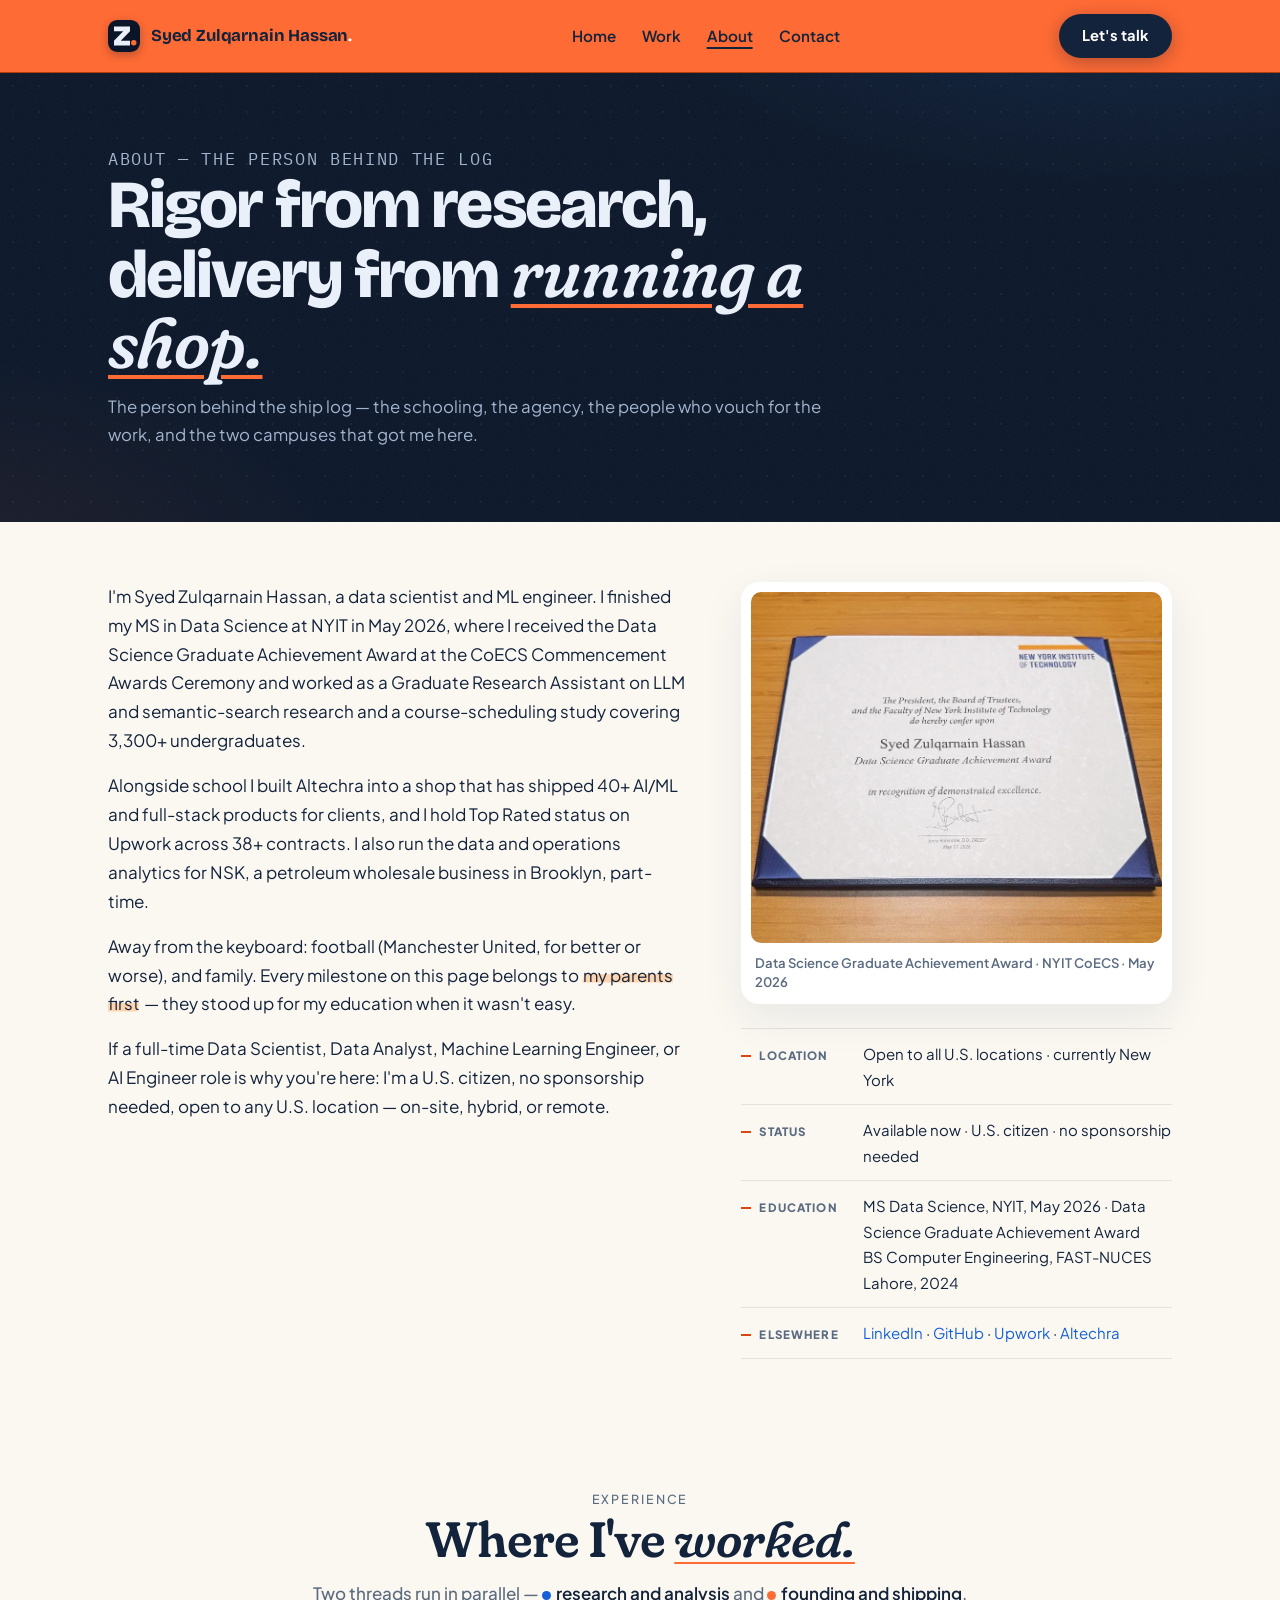
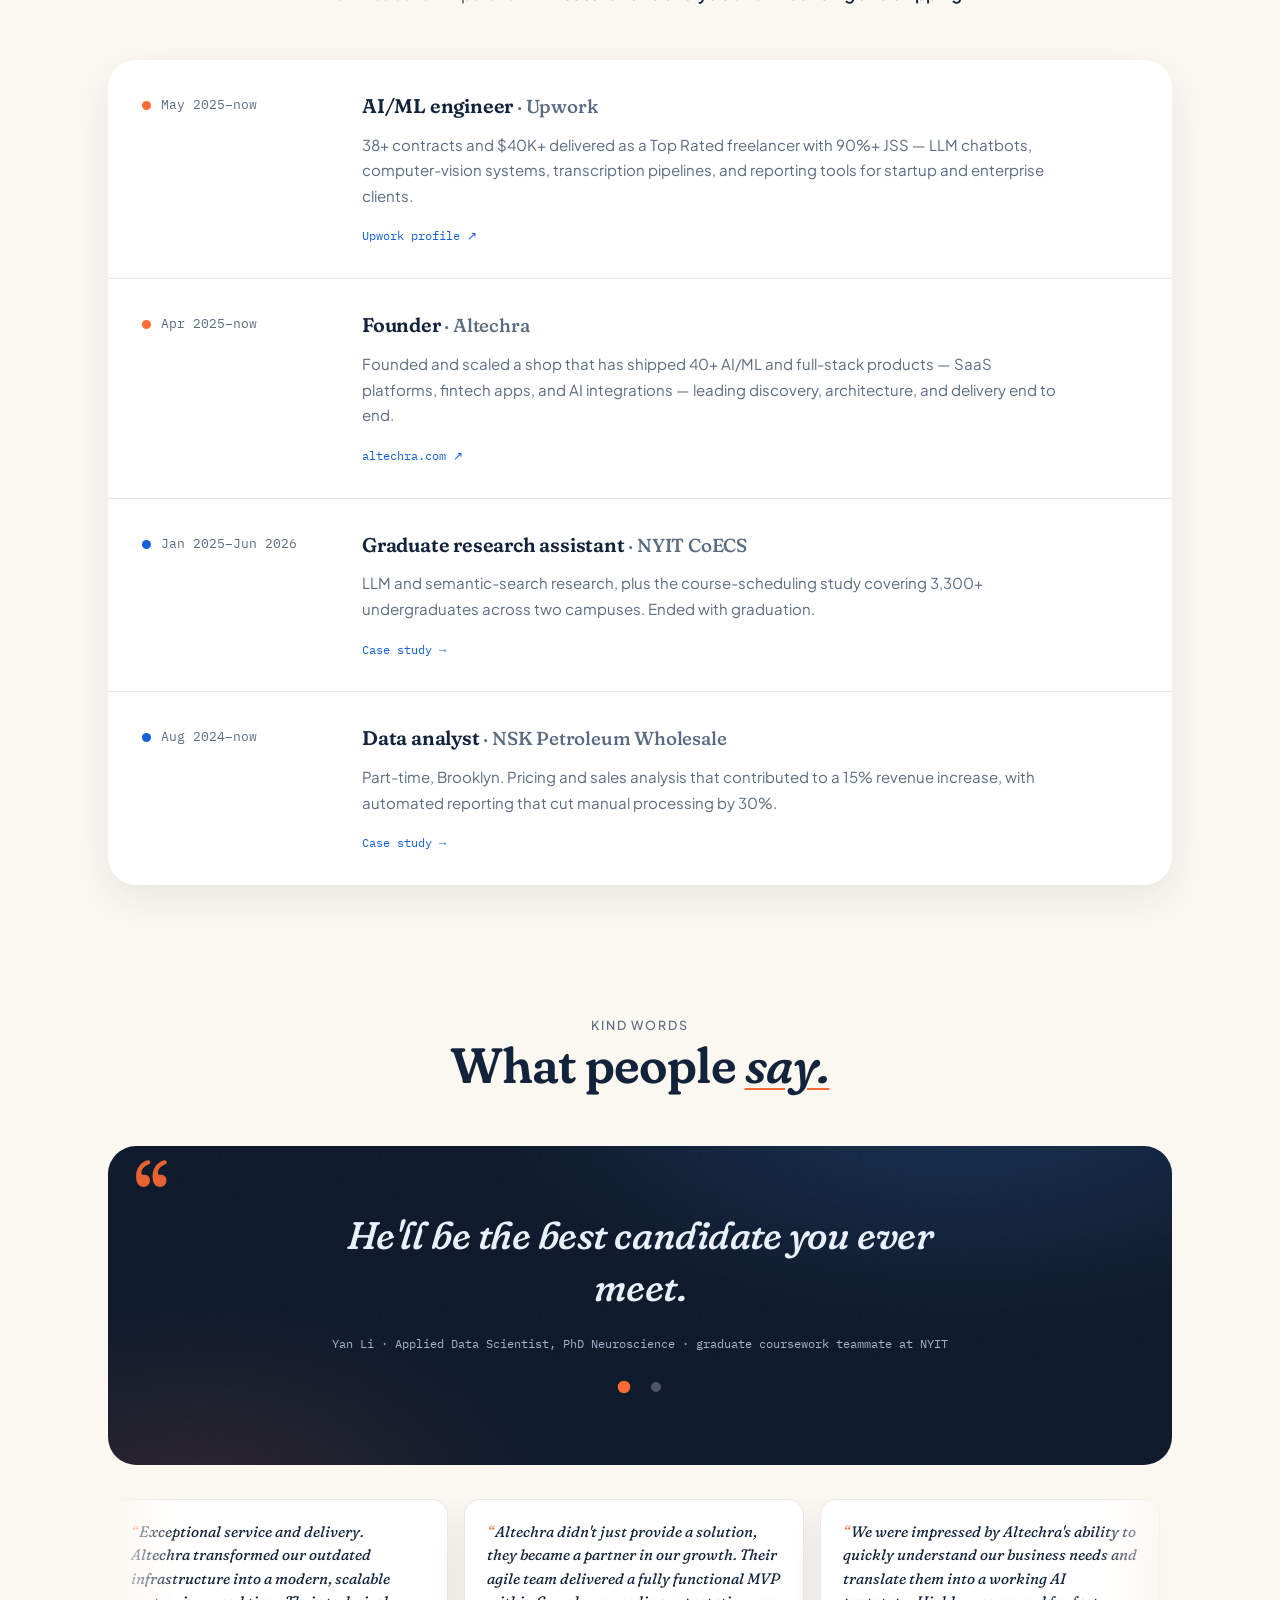
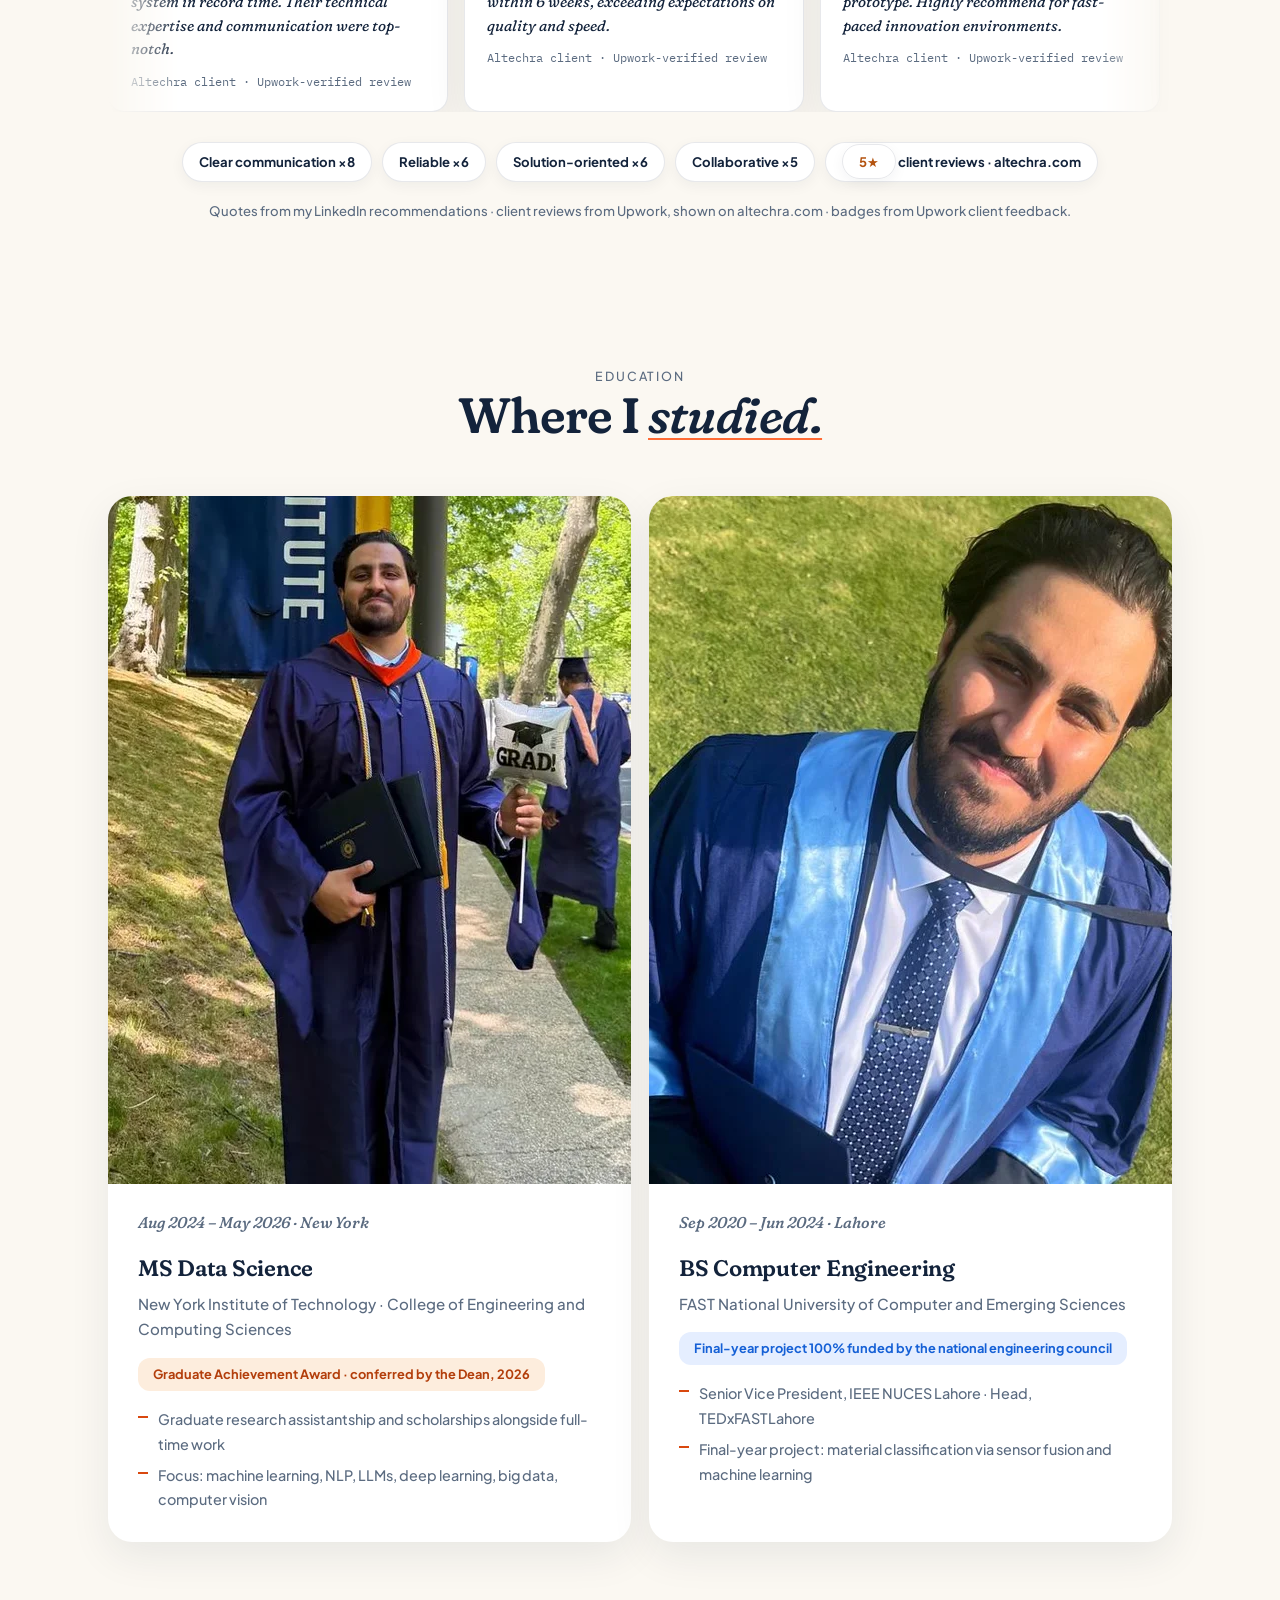
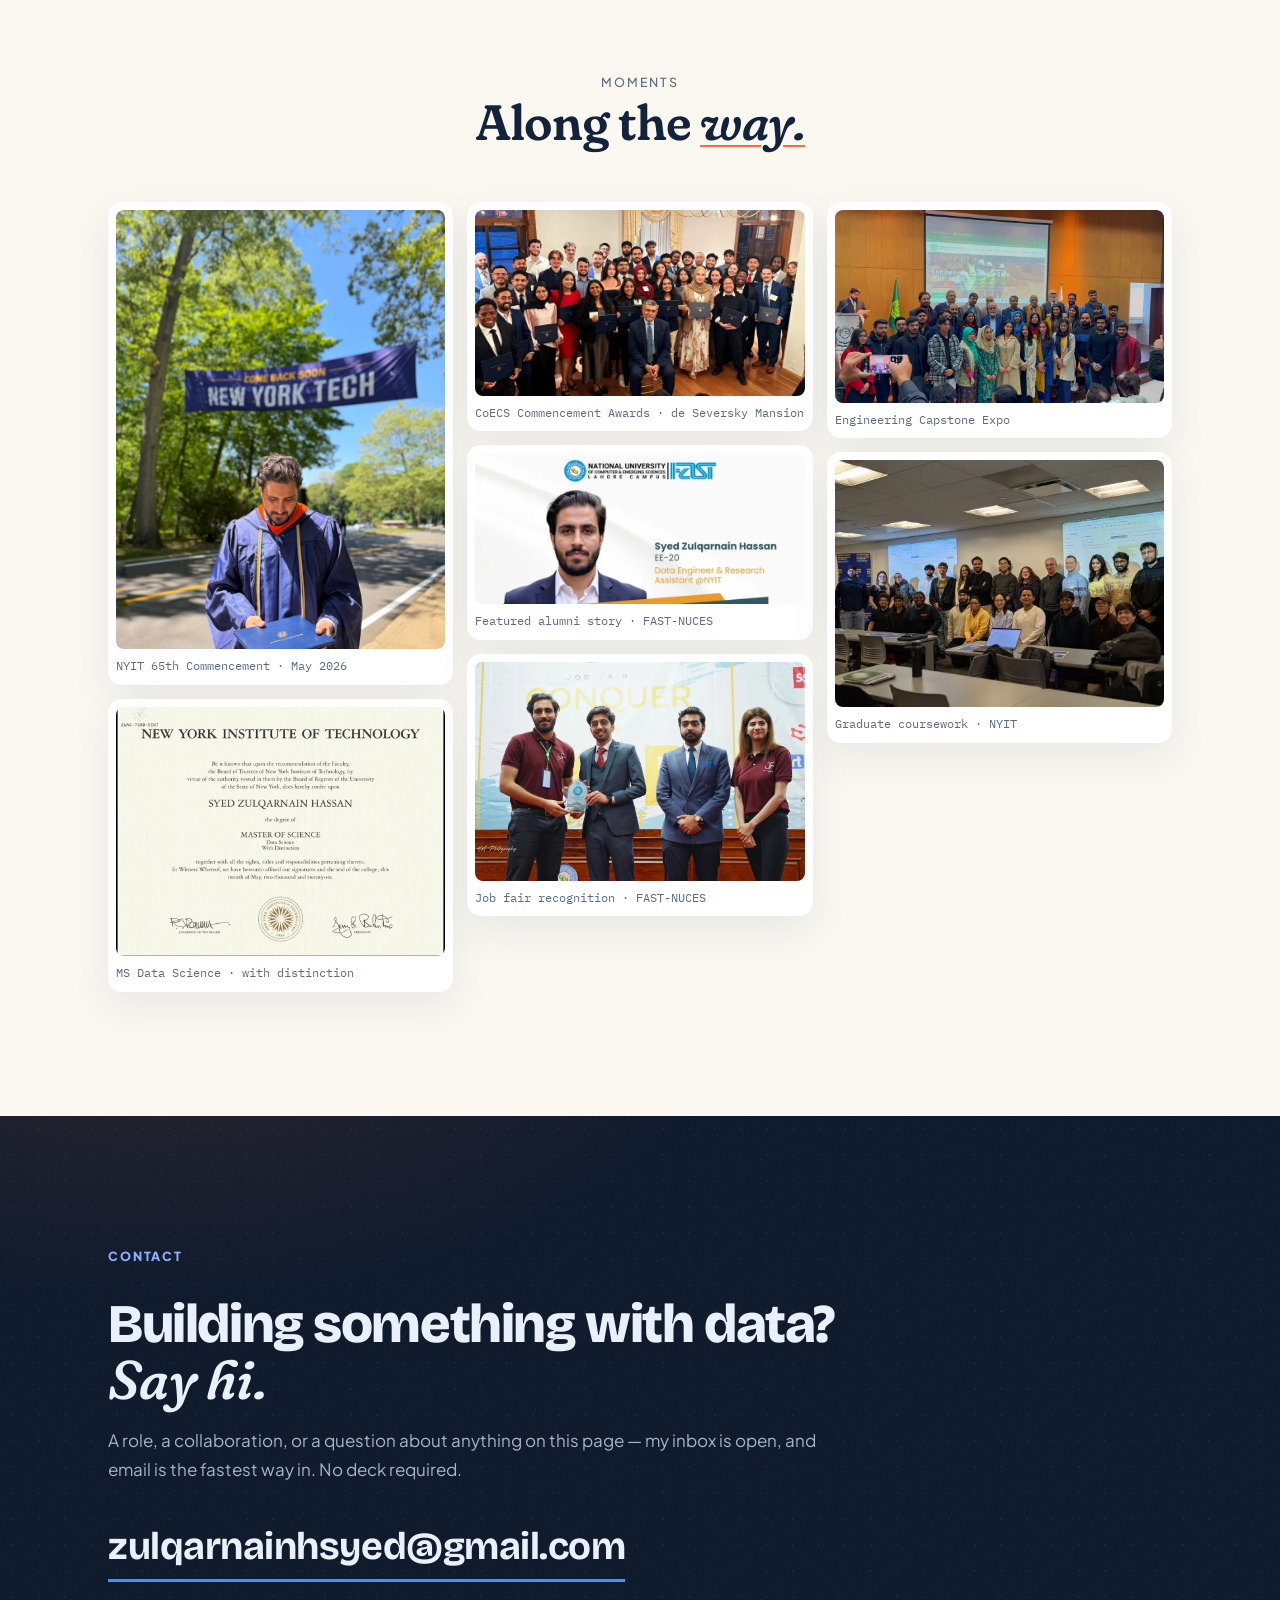
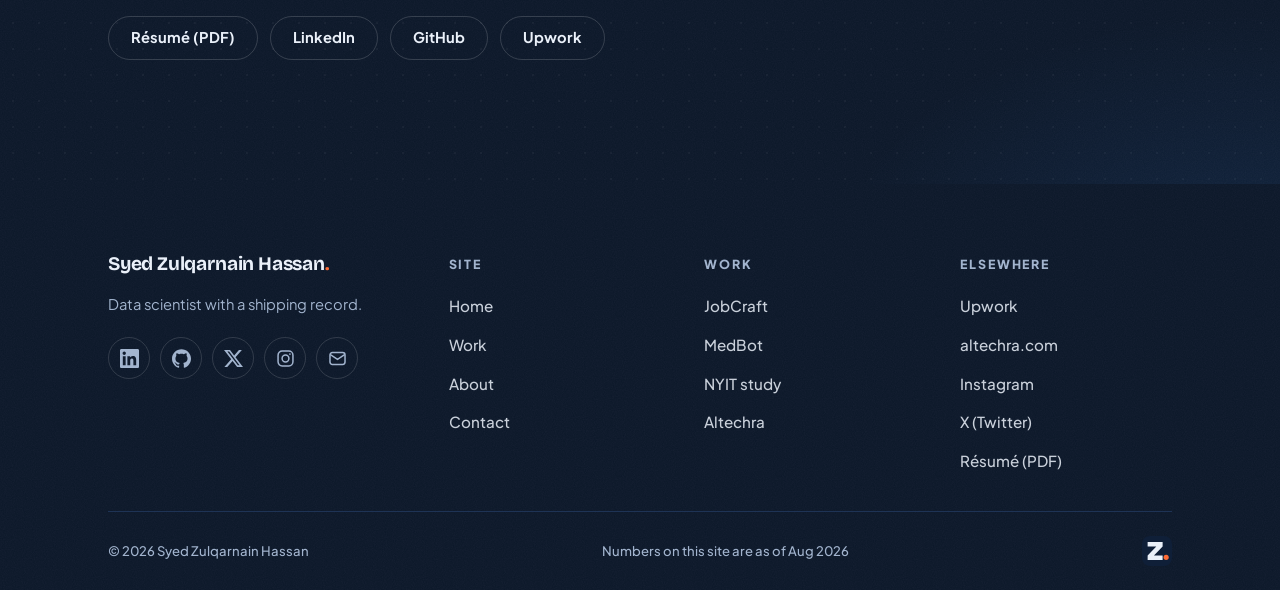
==== commit 424aa7bc: "About: review ticker, moments gallery, edu card polish" ====
--- a/about/index.html
+++ b/about/index.html
@@ -149,6 +149,20 @@
           <button type="button" aria-pressed="false" aria-label="Show quote 2 of 2"></button>
         </div>
       </div>
+      <div class="tik fx" aria-label="Client reviews">
+        <div class="tik-track">
+          <div class="tcard"><p>Exceptional service and delivery. Altechra transformed our outdated infrastructure into a modern, scalable system in record time. Their technical expertise and communication were top-notch.<span class="who">Altechra client · Upwork-verified review</span></p></div>
+          <div class="tcard"><p>Altechra didn't just provide a solution, they became a partner in our growth. Their agile team delivered a fully functional MVP within 6 weeks, exceeding expectations on quality and speed.<span class="who">Altechra client · Upwork-verified review</span></p></div>
+          <div class="tcard"><p>We were impressed by Altechra's ability to quickly understand our business needs and translate them into a working AI prototype. Highly recommend for fast-paced innovation environments.<span class="who">Altechra client · Upwork-verified review</span></p></div>
+          <div class="tcard"><p>A reliable tech partner for long-term collaboration. From UI/UX to backend optimization, Altechra handled every phase of development with clarity and professionalism.<span class="who">Altechra client · Upwork-verified review</span></p></div>
+          <div class="tcard"><p>Altechra's team goes above and beyond, they deliver on time, communicate proactively, and solve problems creatively. We've worked with many vendors, but they truly stand out.<span class="who">Altechra client · Upwork-verified review</span></p></div>
+          <div class="tcard tik-b" aria-hidden="true"><p>Exceptional service and delivery. Altechra transformed our outdated infrastructure into a modern, scalable system in record time. Their technical expertise and communication were top-notch.<span class="who">Altechra client · Upwork-verified review</span></p></div>
+          <div class="tcard tik-b" aria-hidden="true"><p>Altechra didn't just provide a solution, they became a partner in our growth. Their agile team delivered a fully functional MVP within 6 weeks, exceeding expectations on quality and speed.<span class="who">Altechra client · Upwork-verified review</span></p></div>
+          <div class="tcard tik-b" aria-hidden="true"><p>We were impressed by Altechra's ability to quickly understand our business needs and translate them into a working AI prototype. Highly recommend for fast-paced innovation environments.<span class="who">Altechra client · Upwork-verified review</span></p></div>
+          <div class="tcard tik-b" aria-hidden="true"><p>A reliable tech partner for long-term collaboration. From UI/UX to backend optimization, Altechra handled every phase of development with clarity and professionalism.<span class="who">Altechra client · Upwork-verified review</span></p></div>
+          <div class="tcard tik-b" aria-hidden="true"><p>Altechra's team goes above and beyond, they deliver on time, communicate proactively, and solve problems creatively. We've worked with many vendors, but they truly stand out.<span class="who">Altechra client · Upwork-verified review</span></p></div>
+        </div>
+      </div>
       <div class="badges fx">
         <span>Clear communication ×8</span>
         <span>Reliable ×6</span>
@@ -156,11 +170,11 @@
         <span>Collaborative ×5</span>
         <span><span class="star">5★</span> client reviews · altechra.com</span>
       </div>
-      <p class="quotes-note fx">Quotes from my LinkedIn recommendations · badges from Upwork client feedback.</p>
-    </div>
-  </section>
-
-  <section class="section wrap" aria-labelledby="moments-title" style="padding-bottom:var(--sp)">
+      <p class="quotes-note fx">Quotes from my LinkedIn recommendations · client reviews from Upwork, shown on altechra.com · badges from Upwork client feedback.</p>
+    </div>
+  </section>
+
+  <section class="section wrap" aria-labelledby="moments-title">
     <div class="sec-head fx">
       <p class="kicker">Education</p>
       <h2 class="title" id="moments-title">Where I <span class="acc">studied.</span></h2>
@@ -170,7 +184,7 @@
         <img class="edu-img" src="/assets/nyit-commencement.webp" alt="Zulqarnain in regalia beside the New York Institute of Technology banner at commencement" width="1100" height="688" loading="lazy">
         <div class="edu-body">
           <p class="edu-when">Aug 2024 – May 2026 · New York</p>
-          <h3>MS, Data Science</h3>
+          <h3>MS Data Science</h3>
           <p class="school">New York Institute of Technology · College of Engineering and Computing Sciences</p>
           <span class="badge p">Graduate Achievement Award · conferred by the Dean, 2026</span>
           <ul>
@@ -180,18 +194,55 @@
         </div>
       </article>
       <article class="edu fx" style="--d:.1s">
-        <img class="edu-img" src="/assets/fast-campus.webp" alt="FAST-NUCES campus, Lahore" width="1100" height="688" loading="lazy">
+        <img class="edu-img" src="/assets/fast-grad.webp" alt="Zulqarnain in convocation gown at FAST-NUCES graduation" width="1100" height="688" loading="lazy">
         <div class="edu-body">
           <p class="edu-when">Sep 2020 – Jun 2024 · Lahore</p>
-          <h3>BS, Computer Engineering</h3>
+          <h3>BS Computer Engineering</h3>
           <p class="school">FAST National University of Computer and Emerging Sciences</p>
-          <span class="badge b">Final-year project 100% funded by Pakistan's national engineering council</span>
+          <span class="badge b">Final-year project 100% funded by the national engineering council</span>
           <ul>
             <li>Senior Vice President, IEEE NUCES Lahore · Head, TEDxFASTLahore</li>
             <li>Final-year project: material classification via sensor fusion and machine learning</li>
           </ul>
         </div>
       </article>
+    </div>
+  </section>
+
+  <section class="section wrap" aria-labelledby="moments-g-title" style="padding-bottom:var(--sp)">
+    <div class="sec-head fx">
+      <p class="kicker">Moments</p>
+      <h2 class="title" id="moments-g-title">Along the <span class="acc">way.</span></h2>
+    </div>
+    <div class="moments fx">
+      <figure class="moment">
+        <img src="/assets/nyit-comeback.webp" alt="Zulqarnain in regalia under a Come Back Soon New York Tech banner" width="750" height="1000" loading="lazy">
+        <figcaption>NYIT 65th Commencement · May 2026</figcaption>
+      </figure>
+      <figure class="moment">
+        <img src="/assets/nyit-distinction.webp" alt="NYIT Master of Science in Data Science degree, awarded with distinction" width="1000" height="758" loading="lazy">
+        <figcaption>MS Data Science · with distinction</figcaption>
+      </figure>
+      <figure class="moment">
+        <img src="/assets/award-night.webp" alt="CoECS Commencement Awards ceremony group photo at de Seversky Mansion" width="800" height="450" loading="lazy">
+        <figcaption>CoECS Commencement Awards · de Seversky Mansion</figcaption>
+      </figure>
+      <figure class="moment">
+        <img src="/assets/fast-alumni-feature.webp" alt="FAST-NUCES admissions feature highlighting Syed Zulqarnain Hassan as an alumni story" width="800" height="368" loading="lazy">
+        <figcaption>Featured alumni story · FAST-NUCES</figcaption>
+      </figure>
+      <figure class="moment">
+        <img src="/assets/fast-job-fair.webp" alt="Receiving an award shield on stage at the FAST-NUCES job fair" width="1000" height="666" loading="lazy">
+        <figcaption>Job fair recognition · FAST-NUCES</figcaption>
+      </figure>
+      <figure class="moment">
+        <img src="/assets/pec-expo.webp" alt="Group photo at the engineering council capstone expo" width="1000" height="585" loading="lazy">
+        <figcaption>Engineering Capstone Expo</figcaption>
+      </figure>
+      <figure class="moment">
+        <img src="/assets/nyit-class.webp" alt="Graduate class group photo at NYIT" width="480" height="360" loading="lazy">
+        <figcaption>Graduate coursework · NYIT</figcaption>
+      </figure>
     </div>
   </section>
 
@@ -257,7 +308,7 @@
       </nav>
     </div>
     <div class="footer-row">
-      <span>© 2026 Syed Zulqarnain Hassan · made with ☕ in New York</span>
+      <span>© 2026 Syed Zulqarnain Hassan</span>
       <span>Numbers on this site are as of Aug 2026</span>
       <span class="foot-mark" aria-hidden="true"><svg viewBox="0 0 64 64"><rect width="64" height="64" rx="14" fill="#0F1F38"/><path d="M12 13 H44 V22.5 L25.5 41.5 H44 V51 H12 V41.5 L30.5 22.5 H12 Z" fill="#EAF0F9"/><circle cx="51.5" cy="45.5" r="5.5" fill="#FF6B35"/></svg></span>
     </div>
--- a/styles.css
+++ b/styles.css
@@ -83,8 +83,8 @@
 .sitenav .menu-btn{border-color:rgba(10,22,40,.4);color:var(--ink)}
 .sitenav :focus-visible{outline-color:var(--ink)}
 .nav{display:flex;align-items:center;justify-content:space-between;gap:16px;padding:14px 0}
-.brand{font-family:var(--display);font-size:1.05rem;font-weight:700;letter-spacing:-.01em;text-decoration:none;color:var(--fog);display:inline-flex;align-items:center;gap:11px}
-.bmark{width:32px;height:32px;border-radius:9px;flex:none;box-shadow:0 3px 10px rgba(10,22,40,.3);transition:transform .4s var(--ease)}
+.brand{font-family:var(--display);font-size:1.05rem;font-weight:700;letter-spacing:-.01em;text-decoration:none;color:var(--fog);display:inline-flex;align-items:center}
+.bmark{width:32px;height:32px;border-radius:9px;flex:none;margin-right:11px;box-shadow:0 3px 10px rgba(10,22,40,.3);transition:transform .4s var(--ease)}
 .brand:hover .bmark{transform:rotate(-6deg) scale(1.06)}
 .brand .bdot{color:var(--coral)}
 .nav-links{list-style:none;display:flex;gap:26px;margin:0;padding:0}
@@ -317,7 +317,7 @@
   box-shadow:var(--shadow-lg);padding:clamp(40px,6vw,76px)}
 .alt-panel .watermark{position:absolute;right:-1%;bottom:-9%;z-index:0;font-family:var(--display);font-weight:800;font-size:clamp(5rem,15vw,12rem);letter-spacing:-.03em;color:rgba(139,92,246,.1);user-select:none;pointer-events:none;line-height:1}
 .alt-grid{position:relative;z-index:1;display:grid;grid-template-columns:1.35fr 1fr;gap:52px;align-items:center}
-.alt-logo{width:74px;height:auto;background:rgba(255,255,255,.07);border:1px solid rgba(255,255,255,.12);border-radius:19px;padding:13px;margin-bottom:20px;display:block;transition:transform .5s var(--ease)}
+.alt-logo{width:74px;height:74px;background:#fff;border:1px solid rgba(255,255,255,.2);border-radius:19px;padding:6px;margin-bottom:20px;display:block;box-shadow:0 8px 24px rgba(3,8,18,.4);transition:transform .5s var(--ease)}
 .alt-panel:hover .alt-logo{transform:translateY(-3px) rotate(-3deg)}
 .alt-panel .kicker.warm{color:#A78BFA}
 .alt-copy h2{font-family:var(--serif);font-weight:600;font-size:clamp(1.9rem,3.8vw,2.8rem);letter-spacing:-.02em;line-height:1.14;margin:0}
@@ -377,6 +377,32 @@
 .badges .star{color:var(--warm-ink)}
 .quotes-note{text-align:center;font-size:.82rem;font-weight:500;color:var(--muted);margin-top:18px}
 
+/* slow client-review ticker */
+.tik{overflow:hidden;margin-top:34px;-webkit-mask-image:linear-gradient(90deg,transparent,#000 7%,#000 93%,transparent);mask-image:linear-gradient(90deg,transparent,#000 7%,#000 93%,transparent)}
+.tik-track{display:flex;gap:16px;width:max-content}
+.tcard{width:340px;flex:none;background:var(--panel);border:1px solid var(--line);border-radius:16px;padding:20px 22px;box-shadow:var(--shadow)}
+.tcard p{margin:0;font-family:var(--serif);font-style:italic;font-size:.95rem;line-height:1.55;color:var(--ink)}
+.tcard p::before{content:"\201C";color:var(--coral);margin-right:1px}
+.tcard .who{display:block;font-family:var(--mono);font-style:normal;font-size:.72rem;color:var(--muted);margin-top:12px}
+@media (prefers-reduced-motion:no-preference){
+  .tik-track{animation:tikmq 70s linear infinite}
+  .tik:hover .tik-track{animation-play-state:paused}
+  @keyframes tikmq{to{transform:translateX(-50%)}}
+}
+@media (prefers-reduced-motion:reduce){
+  .tik{mask-image:none;-webkit-mask-image:none}
+  .tik-track{flex-wrap:wrap;width:100%}
+  .tik-b{display:none}
+}
+
+/* moments gallery */
+.moments{columns:3 260px;column-gap:14px}
+.moment{break-inside:avoid;margin:0 0 14px;background:var(--panel);border-radius:14px;padding:8px 8px 10px;box-shadow:var(--shadow);transition:transform .45s var(--ease),box-shadow .45s var(--ease)}
+.moment:hover{transform:translateY(-4px);box-shadow:var(--shadow-lg)}
+@media (prefers-reduced-motion:reduce){.moment:hover{transform:none}}
+.moment img{width:100%;height:auto;border-radius:8px;display:block}
+.moment figcaption{font-family:var(--mono);font-size:.72rem;color:var(--muted);margin-top:8px;line-height:1.5}
+
 /* home teaser quote strip */
 .quote-strip{text-align:center;padding-block:var(--sp) 0}
 .quote-strip .qs-text{font-family:var(--serif);font-style:italic;font-weight:500;font-size:clamp(1.4rem,3.2vw,2rem);color:var(--ink);margin:0 auto;max-width:26ch;line-height:1.35}
@@ -461,7 +487,7 @@
 .edu:hover .edu-img{transform:scale(1.04)}
 @media (prefers-reduced-motion:reduce){.edu:hover .edu-img{transform:none}}
 .edu-body{padding:26px 30px 30px}
-.edu-when{font-family:var(--mono);font-size:.75rem;letter-spacing:.08em;text-transform:uppercase;color:var(--muted);margin:0}
+.edu-when{font-family:var(--serif);font-style:italic;font-size:.98rem;font-weight:500;letter-spacing:0;color:var(--muted);margin:0}
 .edu h3{font-family:var(--serif);font-weight:600;font-size:1.4rem;letter-spacing:-.012em;margin:12px 0 0}
 .edu .school{margin:4px 0 0;color:var(--muted);font-weight:500;font-size:.94rem}
 .badge{display:inline-block;margin-top:16px;padding:7px 15px;border-radius:12px;font-weight:700;font-size:.8rem;line-height:1.5}
@@ -494,8 +520,8 @@
 .open-to h2{margin-bottom:14px}
 .open-to p{color:var(--muted);max-width:56ch;margin:0 0 20px}
 .role-chips{display:flex;flex-wrap:wrap;gap:10px}
-.role-chips span{font-family:var(--mono);font-size:.85rem;font-weight:500;background:var(--panel);border:1px solid var(--line);border-radius:999px;padding:9px 18px;color:var(--ink);box-shadow:0 4px 14px rgba(19,35,59,.05);transition:transform .3s var(--ease),border-color .25s ease,color .25s ease}
-.role-chips span:hover{transform:translateY(-2px);border-color:var(--coral);color:var(--coral-ink)}
+.role-chips span{font-family:var(--mono);font-size:.85rem;font-weight:500;background:var(--band);border:1px solid var(--band);border-radius:999px;padding:10px 19px;color:var(--fog);box-shadow:0 10px 24px rgba(10,22,40,.24);transition:transform .3s var(--ease),border-color .25s ease,color .25s ease,box-shadow .3s var(--ease)}
+.role-chips span:hover{transform:translateY(-3px);border-color:var(--coral);color:var(--coral);box-shadow:0 14px 30px rgba(10,22,40,.32)}
 @media (prefers-reduced-motion:reduce){.role-chips span:hover{transform:none}}
 .cp-facts{list-style:none;margin:0;padding:0;border-top:1px solid var(--line)}
 .cp-facts li{display:grid;grid-template-columns:120px 1fr;gap:12px;padding:13px 0;border-bottom:1px solid var(--line);font-size:.9375rem}
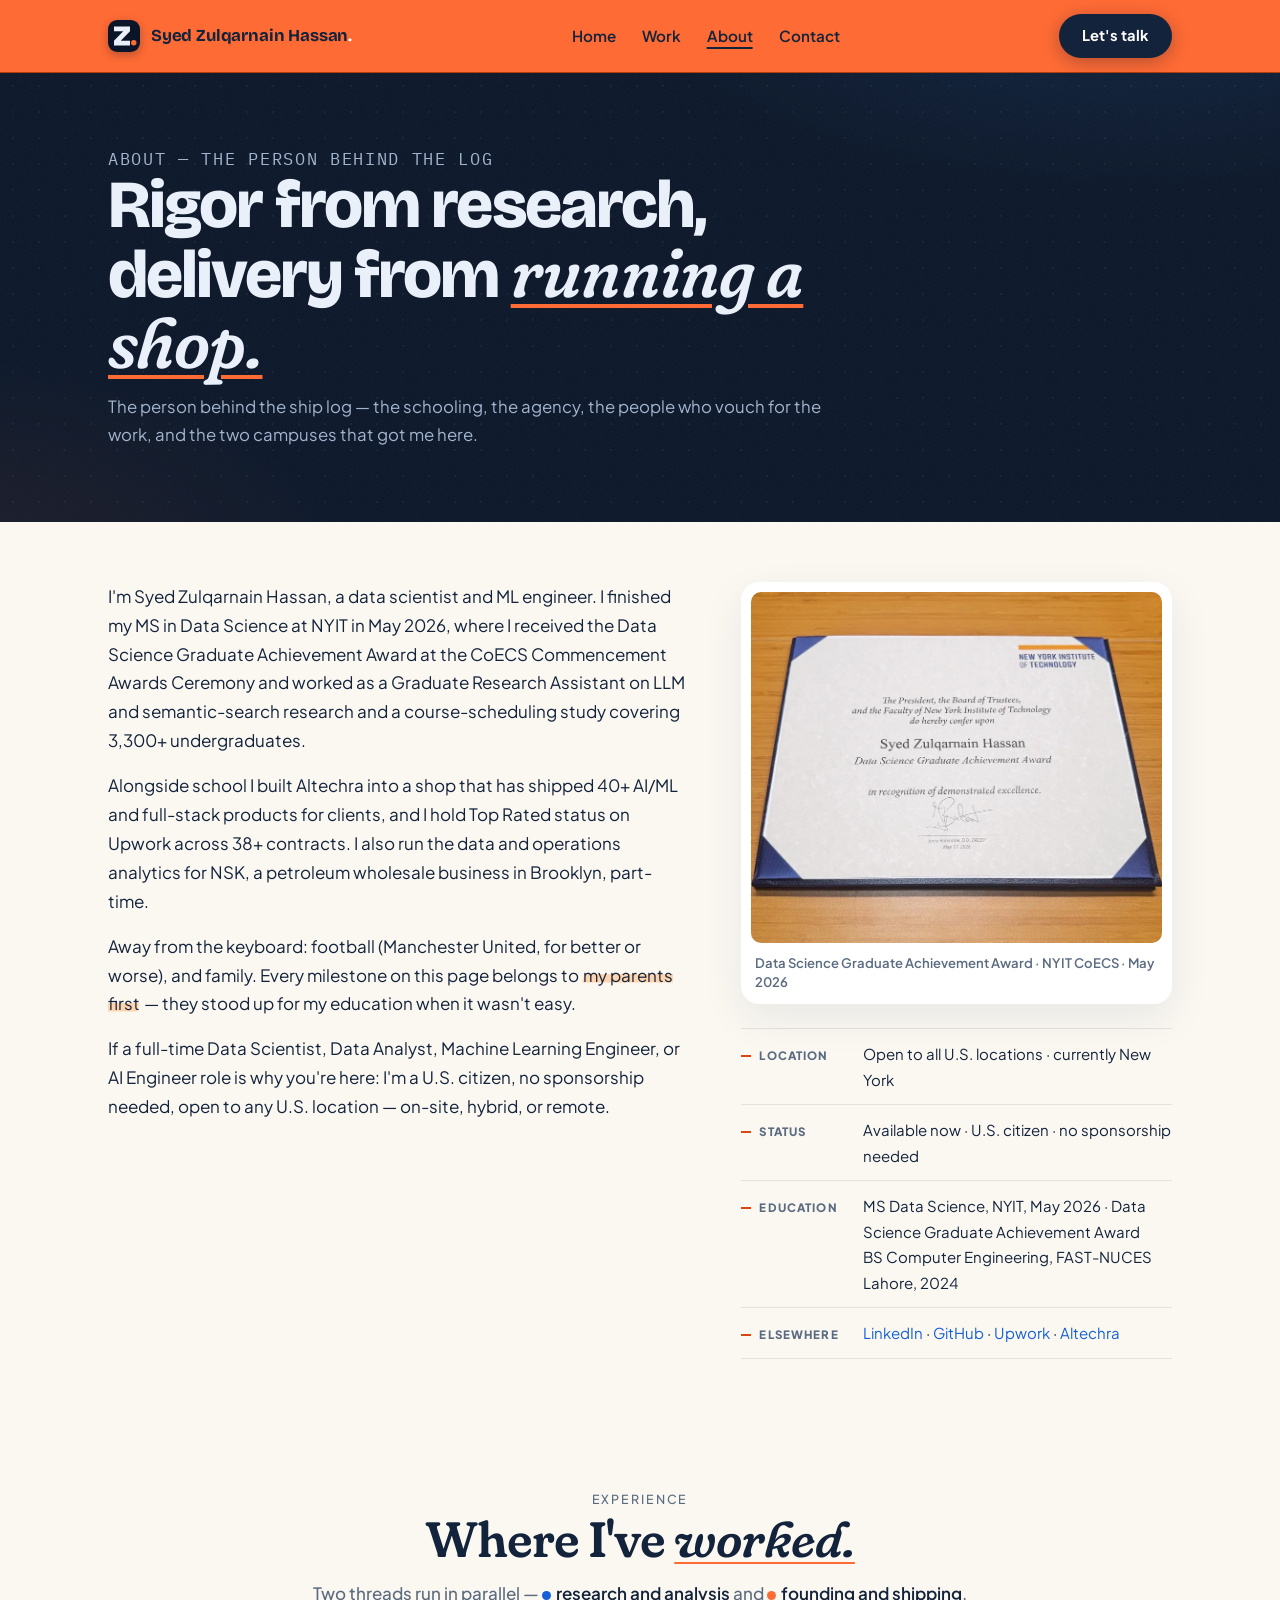
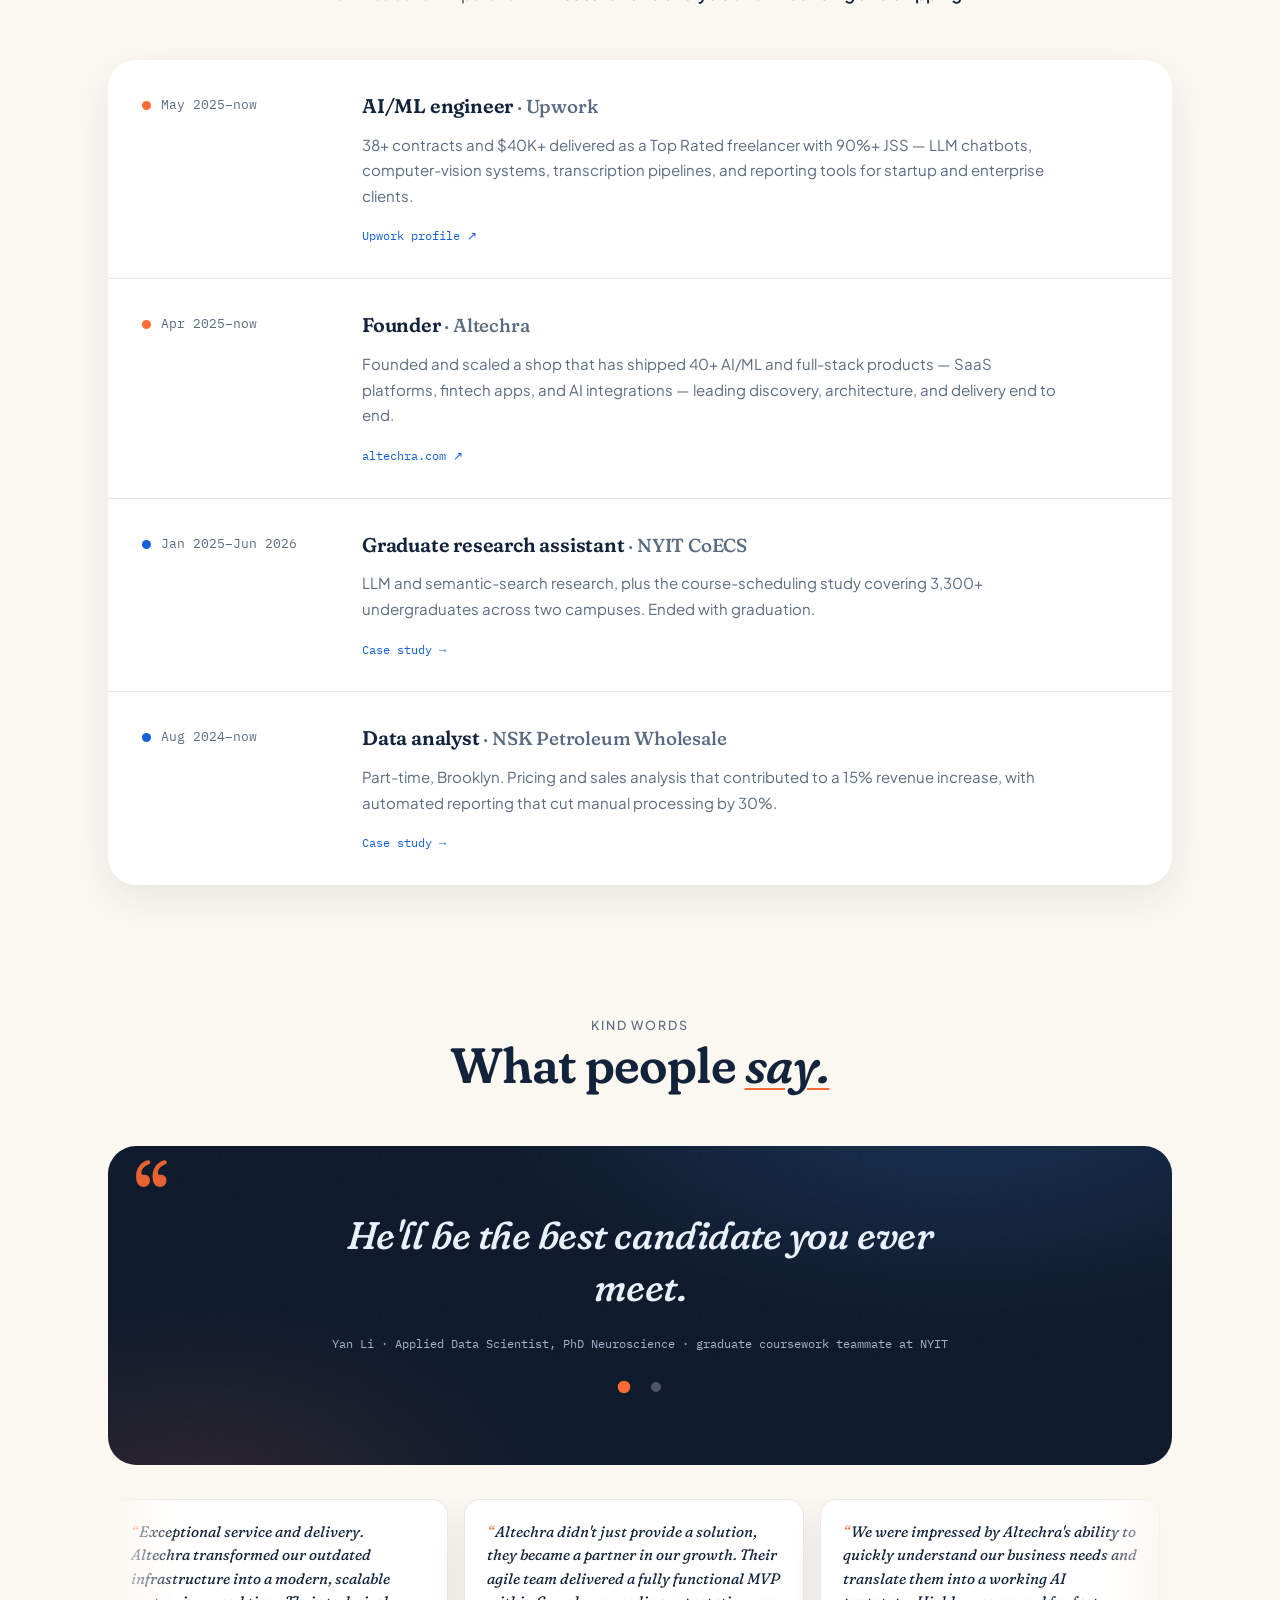
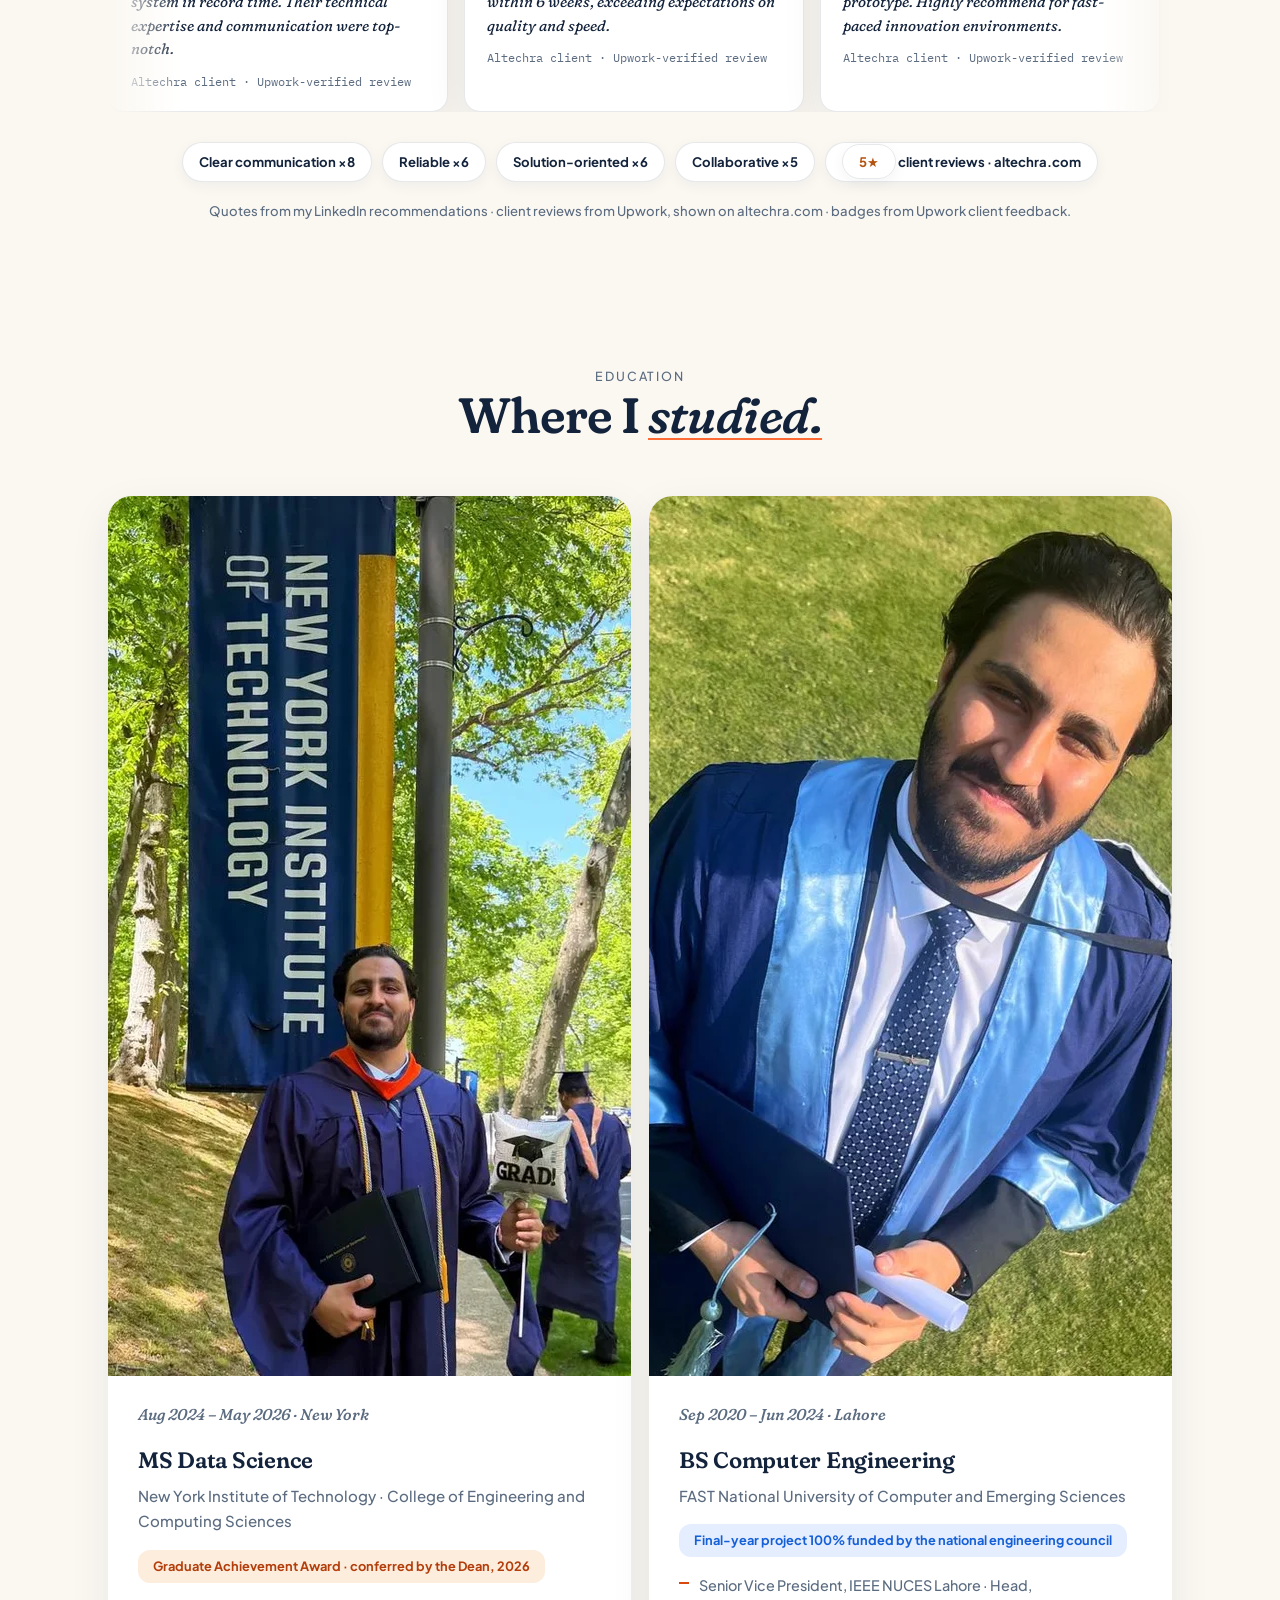
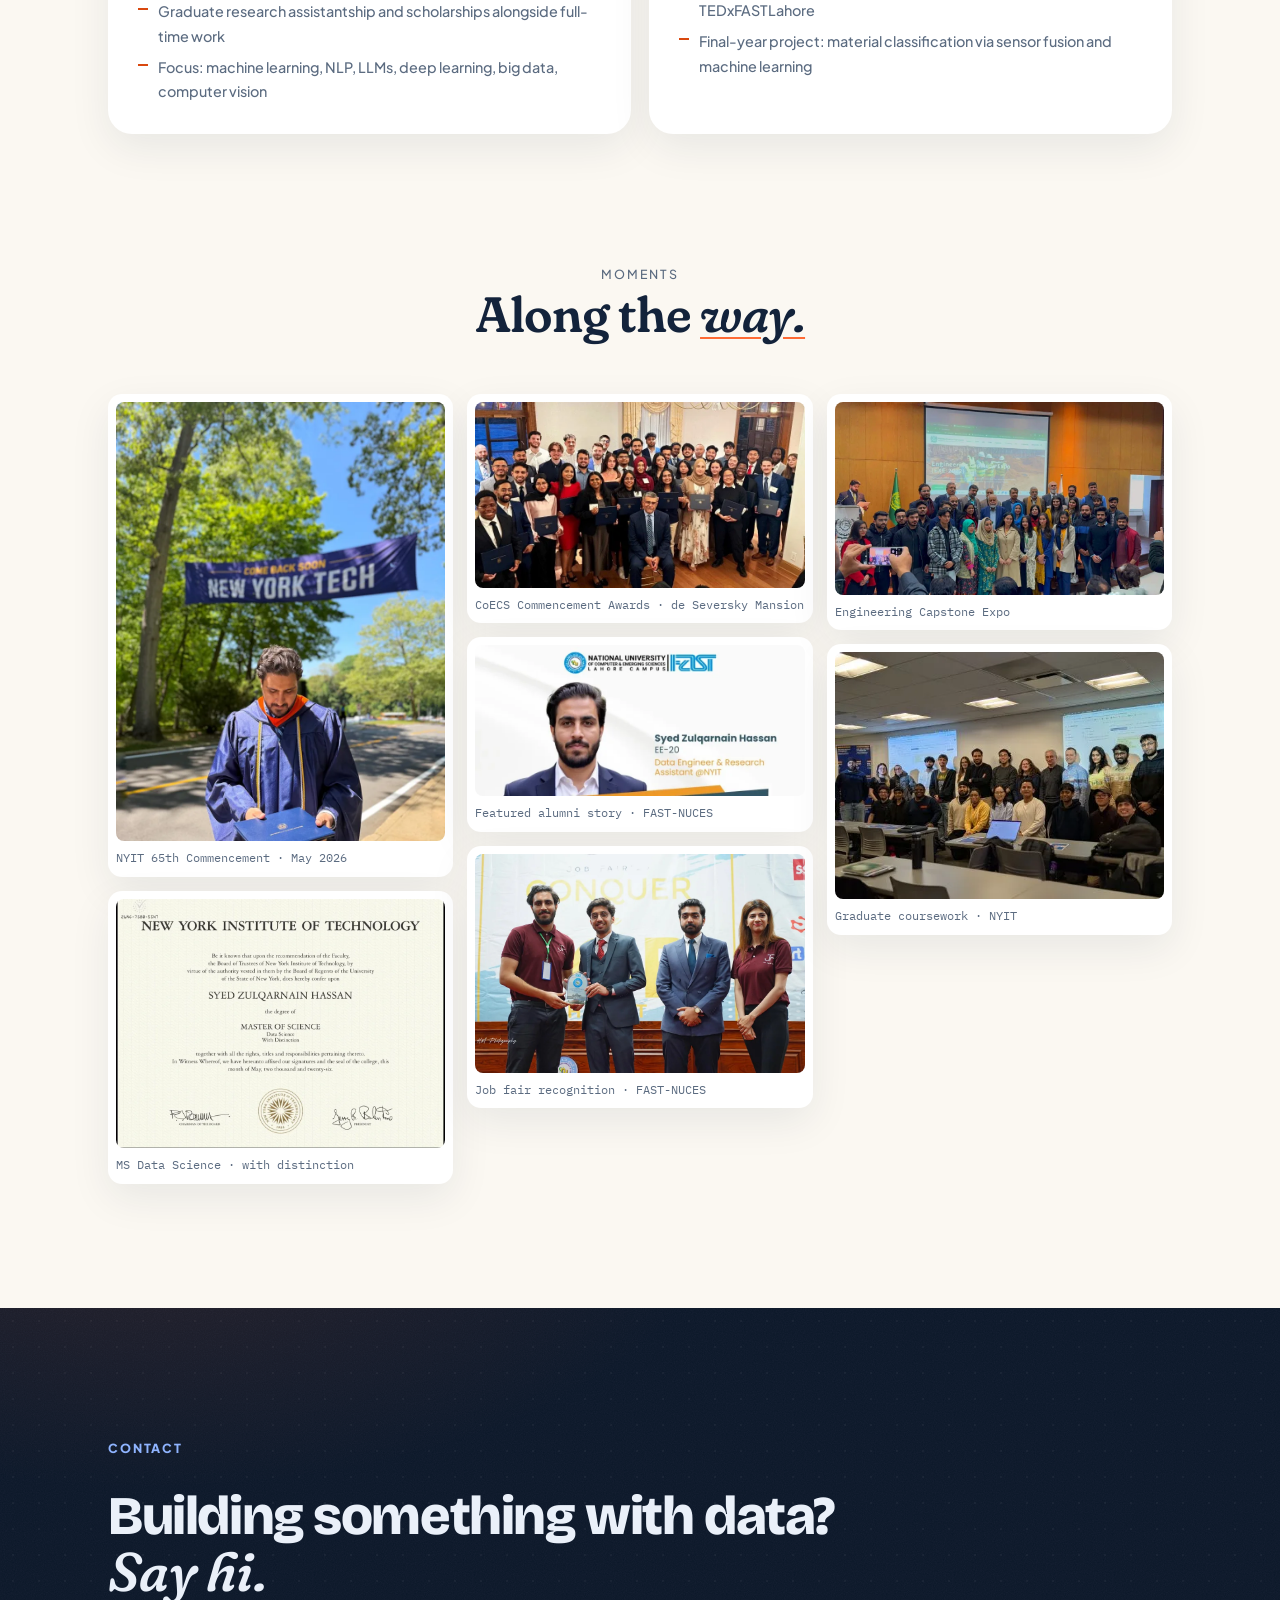
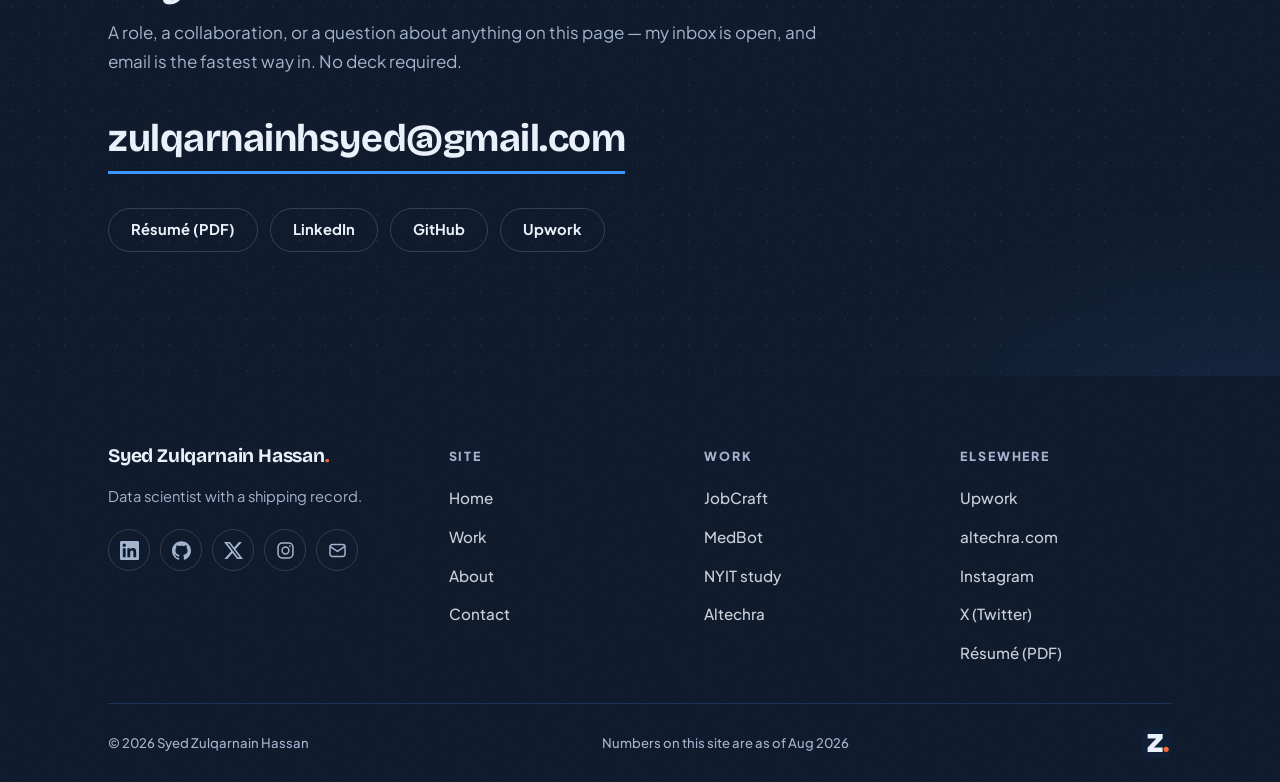
==== commit 23f7d993: "About: 5:4 image attrs, degree alt text" ====
--- a/about/index.html
+++ b/about/index.html
@@ -181,7 +181,7 @@
     </div>
     <div class="edu-grid">
       <article class="edu fx">
-        <img class="edu-img" src="/assets/nyit-commencement.webp" alt="Zulqarnain in regalia beside the New York Institute of Technology banner at commencement" width="1100" height="688" loading="lazy">
+        <img class="edu-img" src="/assets/nyit-commencement.webp" alt="Zulqarnain holding his diploma beside the New York Institute of Technology banner at commencement" width="1100" height="880" loading="lazy">
         <div class="edu-body">
           <p class="edu-when">Aug 2024 – May 2026 · New York</p>
           <h3>MS Data Science</h3>
@@ -194,7 +194,7 @@
         </div>
       </article>
       <article class="edu fx" style="--d:.1s">
-        <img class="edu-img" src="/assets/fast-grad.webp" alt="Zulqarnain in convocation gown at FAST-NUCES graduation" width="1100" height="688" loading="lazy">
+        <img class="edu-img" src="/assets/fast-grad.webp" alt="Zulqarnain in convocation gown holding his degree at FAST-NUCES graduation" width="1100" height="880" loading="lazy">
         <div class="edu-body">
           <p class="edu-when">Sep 2020 – Jun 2024 · Lahore</p>
           <h3>BS Computer Engineering</h3>
--- a/styles.css
+++ b/styles.css
@@ -400,8 +400,17 @@
 .moment{break-inside:avoid;margin:0 0 14px;background:var(--panel);border-radius:14px;padding:8px 8px 10px;box-shadow:var(--shadow);transition:transform .45s var(--ease),box-shadow .45s var(--ease)}
 .moment:hover{transform:translateY(-4px);box-shadow:var(--shadow-lg)}
 @media (prefers-reduced-motion:reduce){.moment:hover{transform:none}}
-.moment img{width:100%;height:auto;border-radius:8px;display:block}
+.moment img{width:100%;height:auto;border-radius:8px;display:block;cursor:zoom-in}
 .moment figcaption{font-family:var(--mono);font-size:.72rem;color:var(--muted);margin-top:8px;line-height:1.5}
+
+/* photo lightbox */
+.lb{position:fixed;inset:0;z-index:100;background:rgba(7,14,28,.93);display:none;place-items:center;padding:clamp(16px,4vw,56px)}
+.lb.on{display:grid}
+.lb>img{max-width:100%;max-height:calc(100vh - 110px);width:auto;border-radius:10px;box-shadow:0 30px 90px rgba(0,0,0,.55)}
+.lb-cap{position:absolute;bottom:16px;left:16px;right:16px;text-align:center;font-family:var(--mono);font-size:.78rem;color:var(--mist);margin:0}
+.lb-x{position:absolute;top:16px;right:16px;width:46px;height:46px;border-radius:50%;border:1px solid rgba(255,255,255,.25);background:rgba(255,255,255,.06);color:var(--fog);font-size:1.05rem;cursor:pointer;display:grid;place-items:center;transition:border-color .2s ease,color .2s ease,transform .3s var(--ease)}
+.lb-x:hover{border-color:var(--coral);color:var(--coral);transform:rotate(90deg)}
+@media (prefers-reduced-motion:reduce){.lb-x:hover{transform:none}}
 
 /* home teaser quote strip */
 .quote-strip{text-align:center;padding-block:var(--sp) 0}
@@ -483,7 +492,7 @@
 .edu{background:var(--panel);border-radius:var(--r);padding:0;overflow:hidden;box-shadow:var(--shadow);transition:transform .5s var(--ease),box-shadow .5s var(--ease);display:flex;flex-direction:column}
 .edu:hover{transform:translateY(-6px);box-shadow:var(--shadow-lg)}
 @media (prefers-reduced-motion:reduce){.edu:hover{transform:none}}
-.edu-img{width:100%;aspect-ratio:16/10;object-fit:cover;display:block;transition:transform .6s var(--ease)}
+.edu-img{width:100%;aspect-ratio:5/4;object-fit:cover;display:block;transition:transform .6s var(--ease)}
 .edu:hover .edu-img{transform:scale(1.04)}
 @media (prefers-reduced-motion:reduce){.edu:hover .edu-img{transform:none}}
 .edu-body{padding:26px 30px 30px}
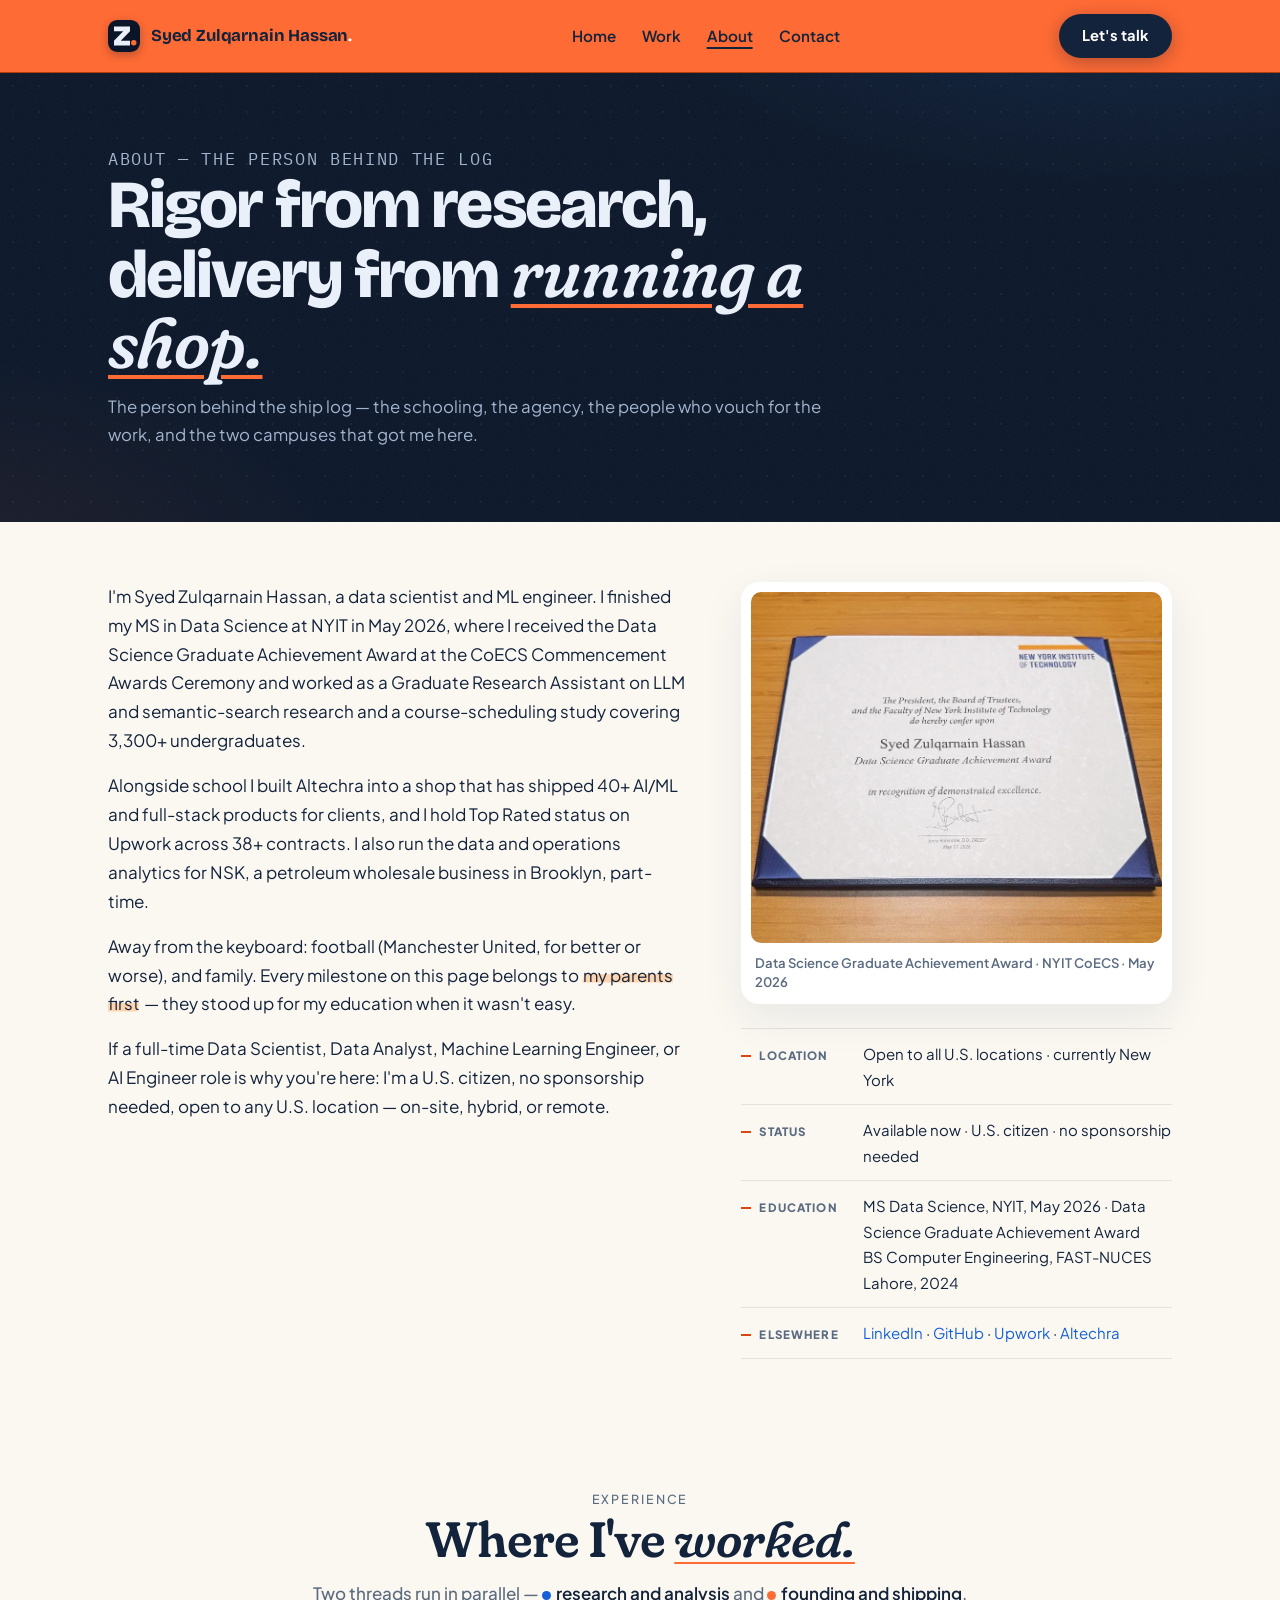
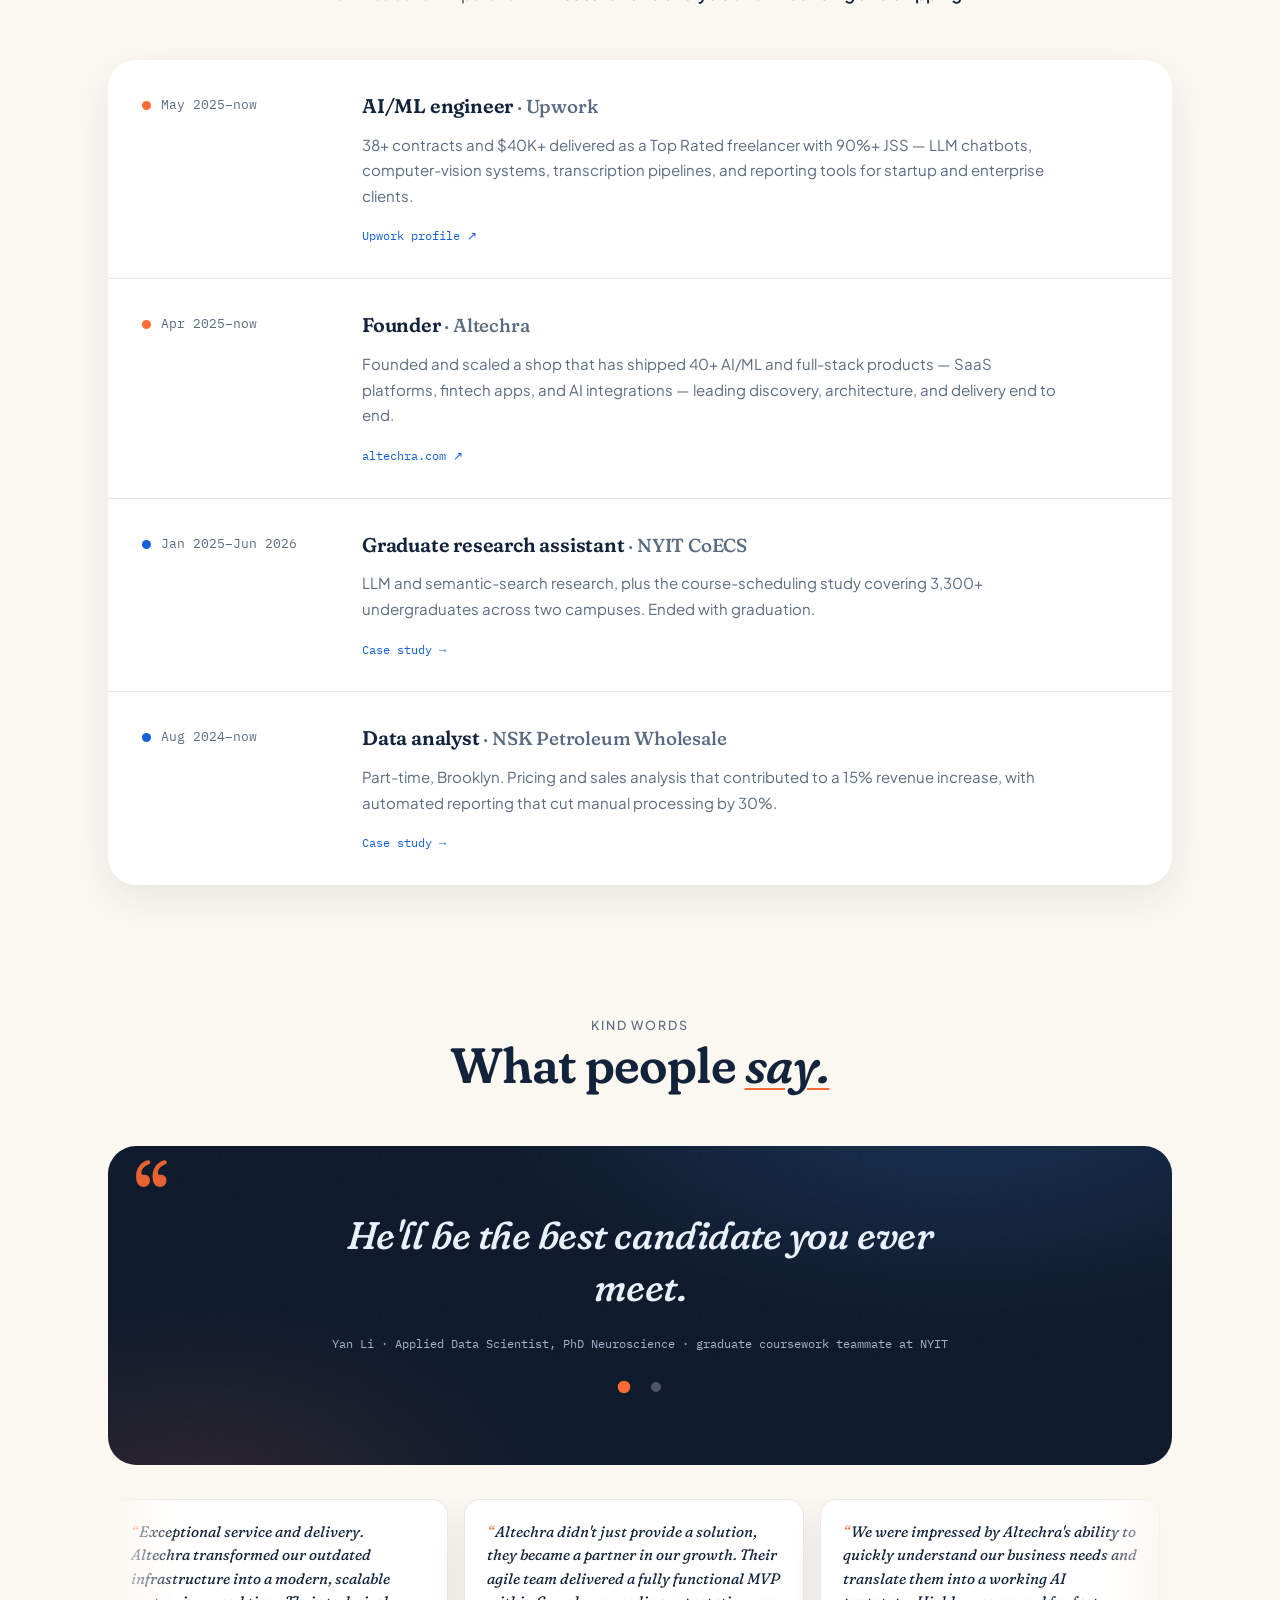
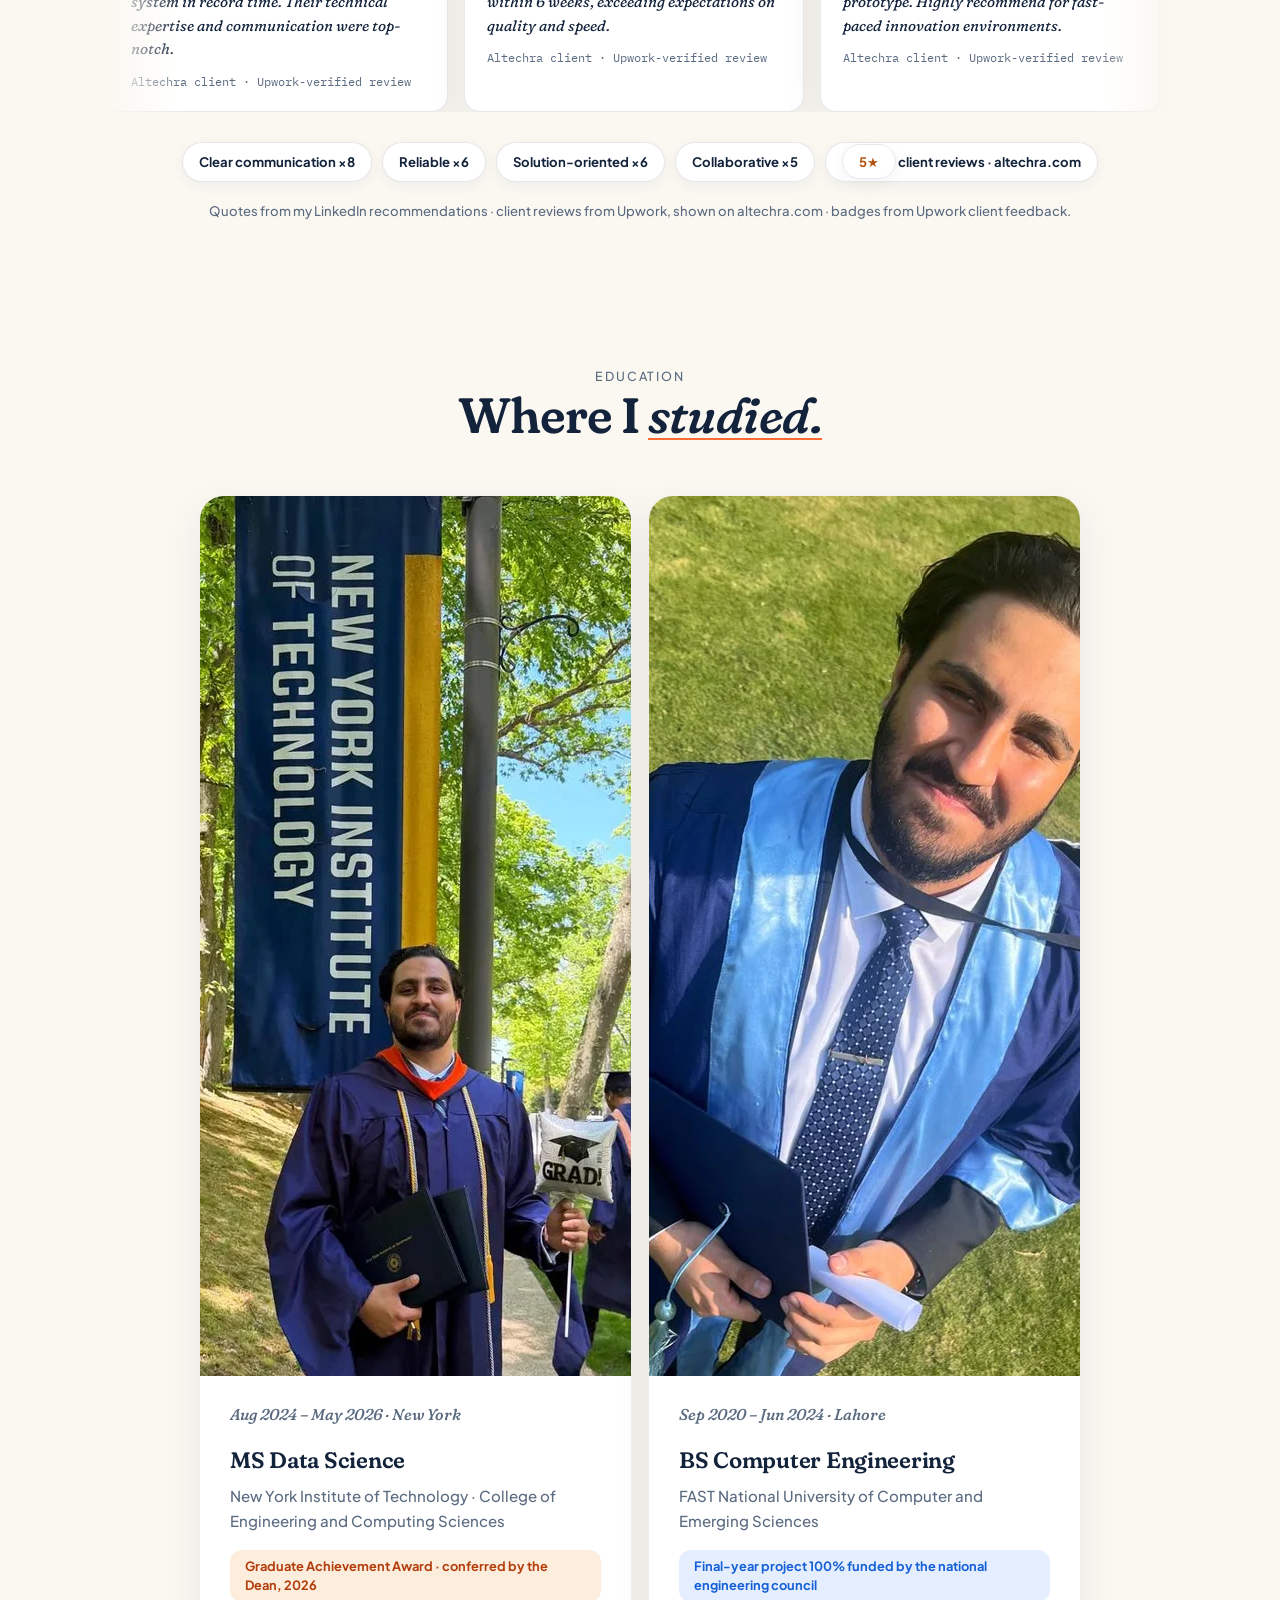
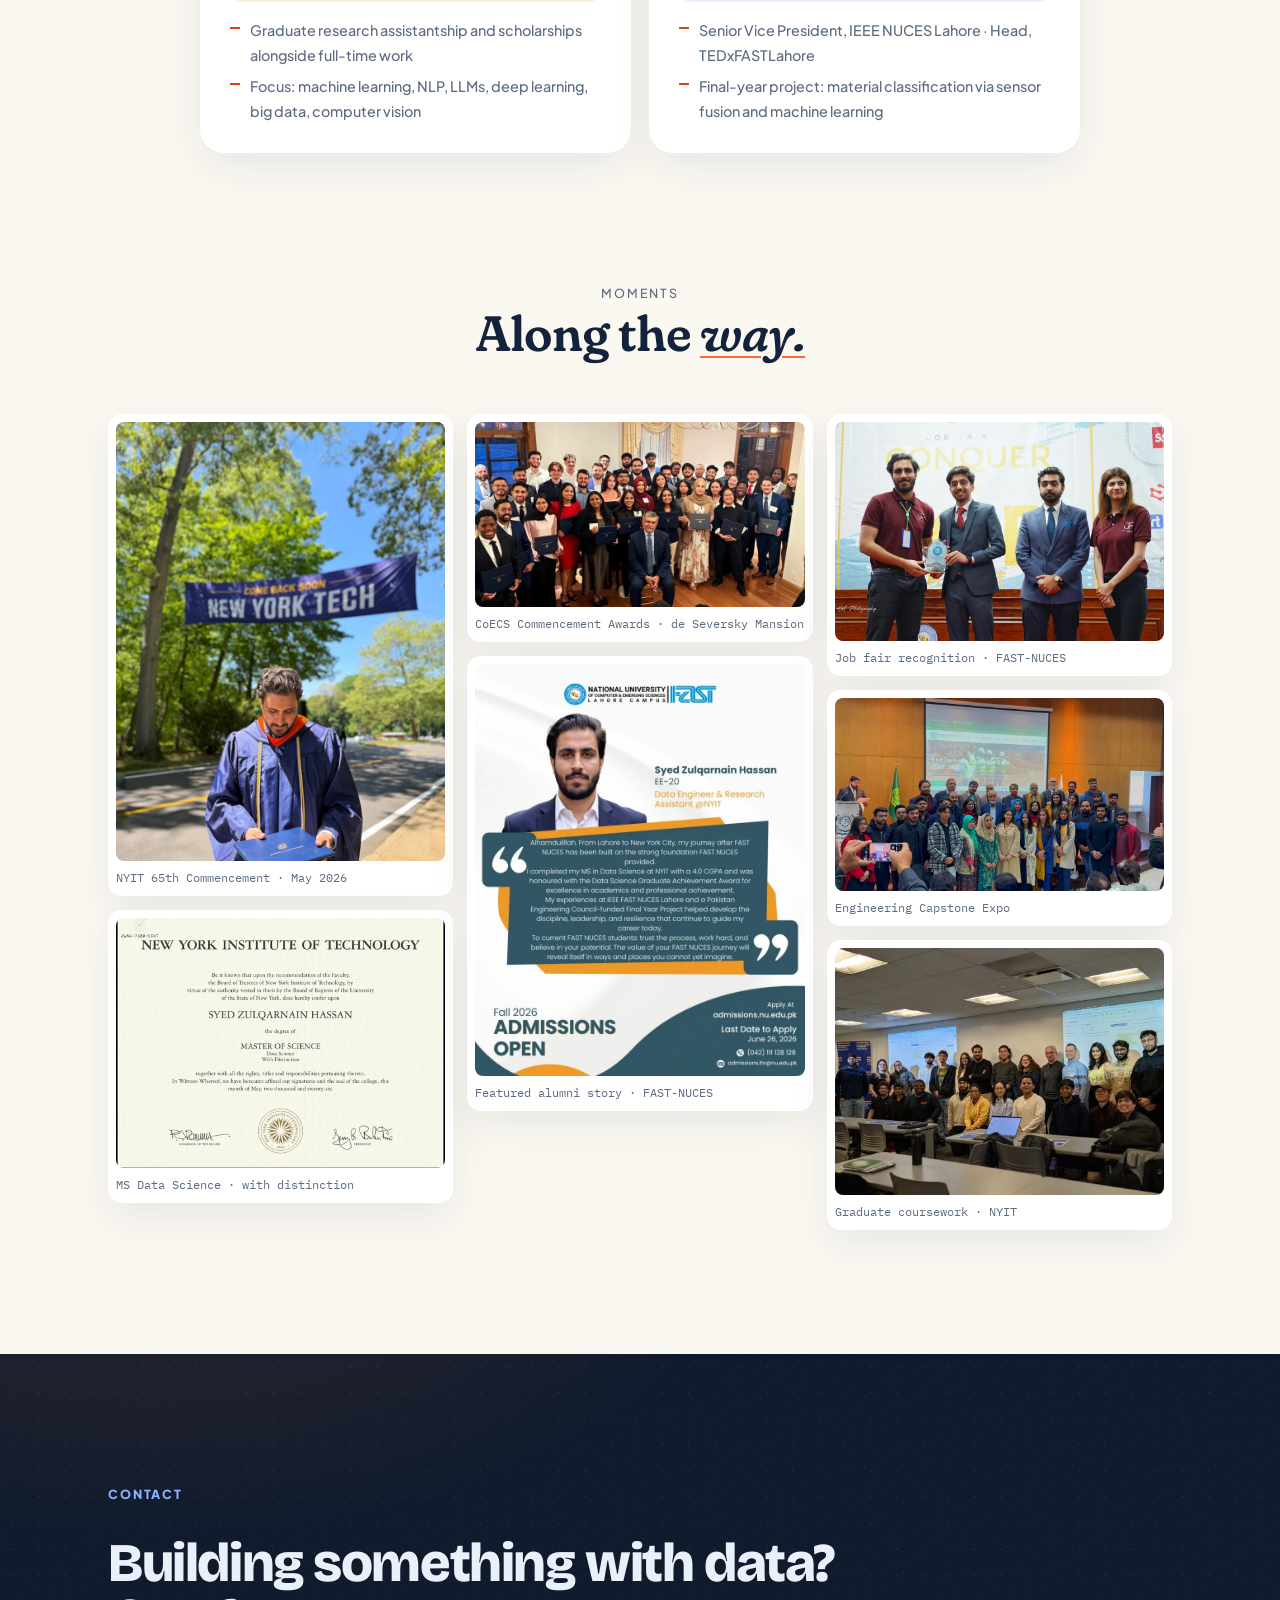
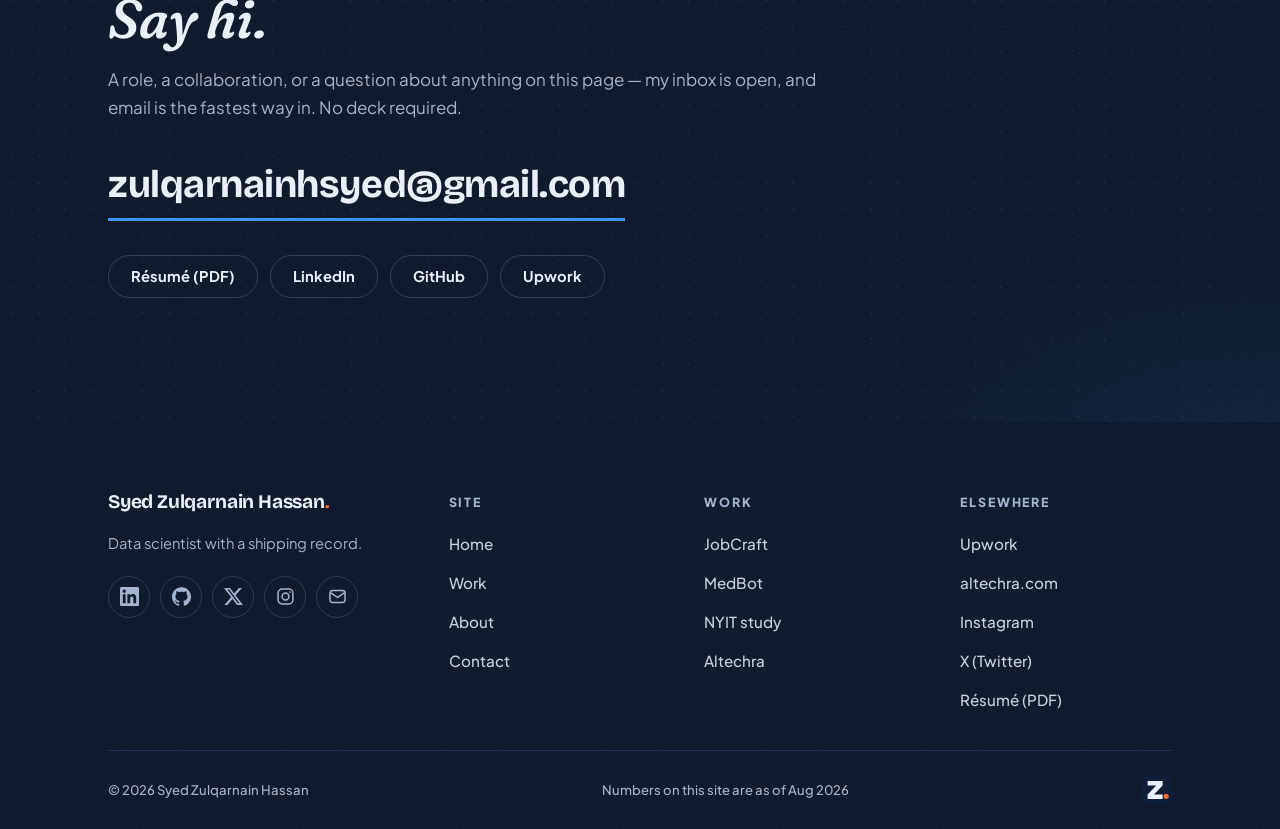
==== commit 013af73c: "About: full poster dimensions" ====
--- a/about/index.html
+++ b/about/index.html
@@ -228,7 +228,7 @@
         <figcaption>CoECS Commencement Awards · de Seversky Mansion</figcaption>
       </figure>
       <figure class="moment">
-        <img src="/assets/fast-alumni-feature.webp" alt="FAST-NUCES admissions feature highlighting Syed Zulqarnain Hassan as an alumni story" width="800" height="368" loading="lazy">
+        <img src="/assets/fast-alumni-feature.webp" alt="FAST-NUCES admissions feature highlighting Syed Zulqarnain Hassan as an alumni story" width="800" height="1000" loading="lazy">
         <figcaption>Featured alumni story · FAST-NUCES</figcaption>
       </figure>
       <figure class="moment">
--- a/styles.css
+++ b/styles.css
@@ -488,7 +488,7 @@
 @media (max-width:760px){.xp-row{grid-template-columns:1fr;gap:6px;padding:24px 22px}}
 
 /* education cards (Where I studied) */
-.edu-grid{display:grid;grid-template-columns:1fr 1fr;gap:18px}
+.edu-grid{display:grid;grid-template-columns:1fr 1fr;gap:18px;max-width:880px;margin-inline:auto}
 .edu{background:var(--panel);border-radius:var(--r);padding:0;overflow:hidden;box-shadow:var(--shadow);transition:transform .5s var(--ease),box-shadow .5s var(--ease);display:flex;flex-direction:column}
 .edu:hover{transform:translateY(-6px);box-shadow:var(--shadow-lg)}
 @media (prefers-reduced-motion:reduce){.edu:hover{transform:none}}
@@ -528,10 +528,10 @@
 .open-to{display:grid;grid-template-columns:1.1fr .9fr;gap:clamp(28px,5vw,64px);align-items:start}
 .open-to h2{margin-bottom:14px}
 .open-to p{color:var(--muted);max-width:56ch;margin:0 0 20px}
-.role-chips{display:flex;flex-wrap:wrap;gap:10px}
-.role-chips span{font-family:var(--mono);font-size:.85rem;font-weight:500;background:var(--band);border:1px solid var(--band);border-radius:999px;padding:10px 19px;color:var(--fog);box-shadow:0 10px 24px rgba(10,22,40,.24);transition:transform .3s var(--ease),border-color .25s ease,color .25s ease,box-shadow .3s var(--ease)}
-.role-chips span:hover{transform:translateY(-3px);border-color:var(--coral);color:var(--coral);box-shadow:0 14px 30px rgba(10,22,40,.32)}
-@media (prefers-reduced-motion:reduce){.role-chips span:hover{transform:none}}
+.role-list{list-style:none;margin:0;padding:0;display:grid;grid-template-columns:repeat(2,minmax(0,max-content));gap:12px 44px}
+.role-list li{font-family:var(--display);font-weight:700;font-size:1.08rem;letter-spacing:-.01em;color:var(--ink);padding-left:22px;position:relative}
+.role-list li::before{content:"";position:absolute;left:0;top:.56em;width:12px;height:3px;background:var(--coral)}
+@media (max-width:480px){.role-list{grid-template-columns:1fr}}
 .cp-facts{list-style:none;margin:0;padding:0;border-top:1px solid var(--line)}
 .cp-facts li{display:grid;grid-template-columns:120px 1fr;gap:12px;padding:13px 0;border-bottom:1px solid var(--line);font-size:.9375rem}
 .cp-facts .k{font-size:.72rem;font-weight:800;letter-spacing:.1em;text-transform:uppercase;color:var(--muted);padding-top:.35em}
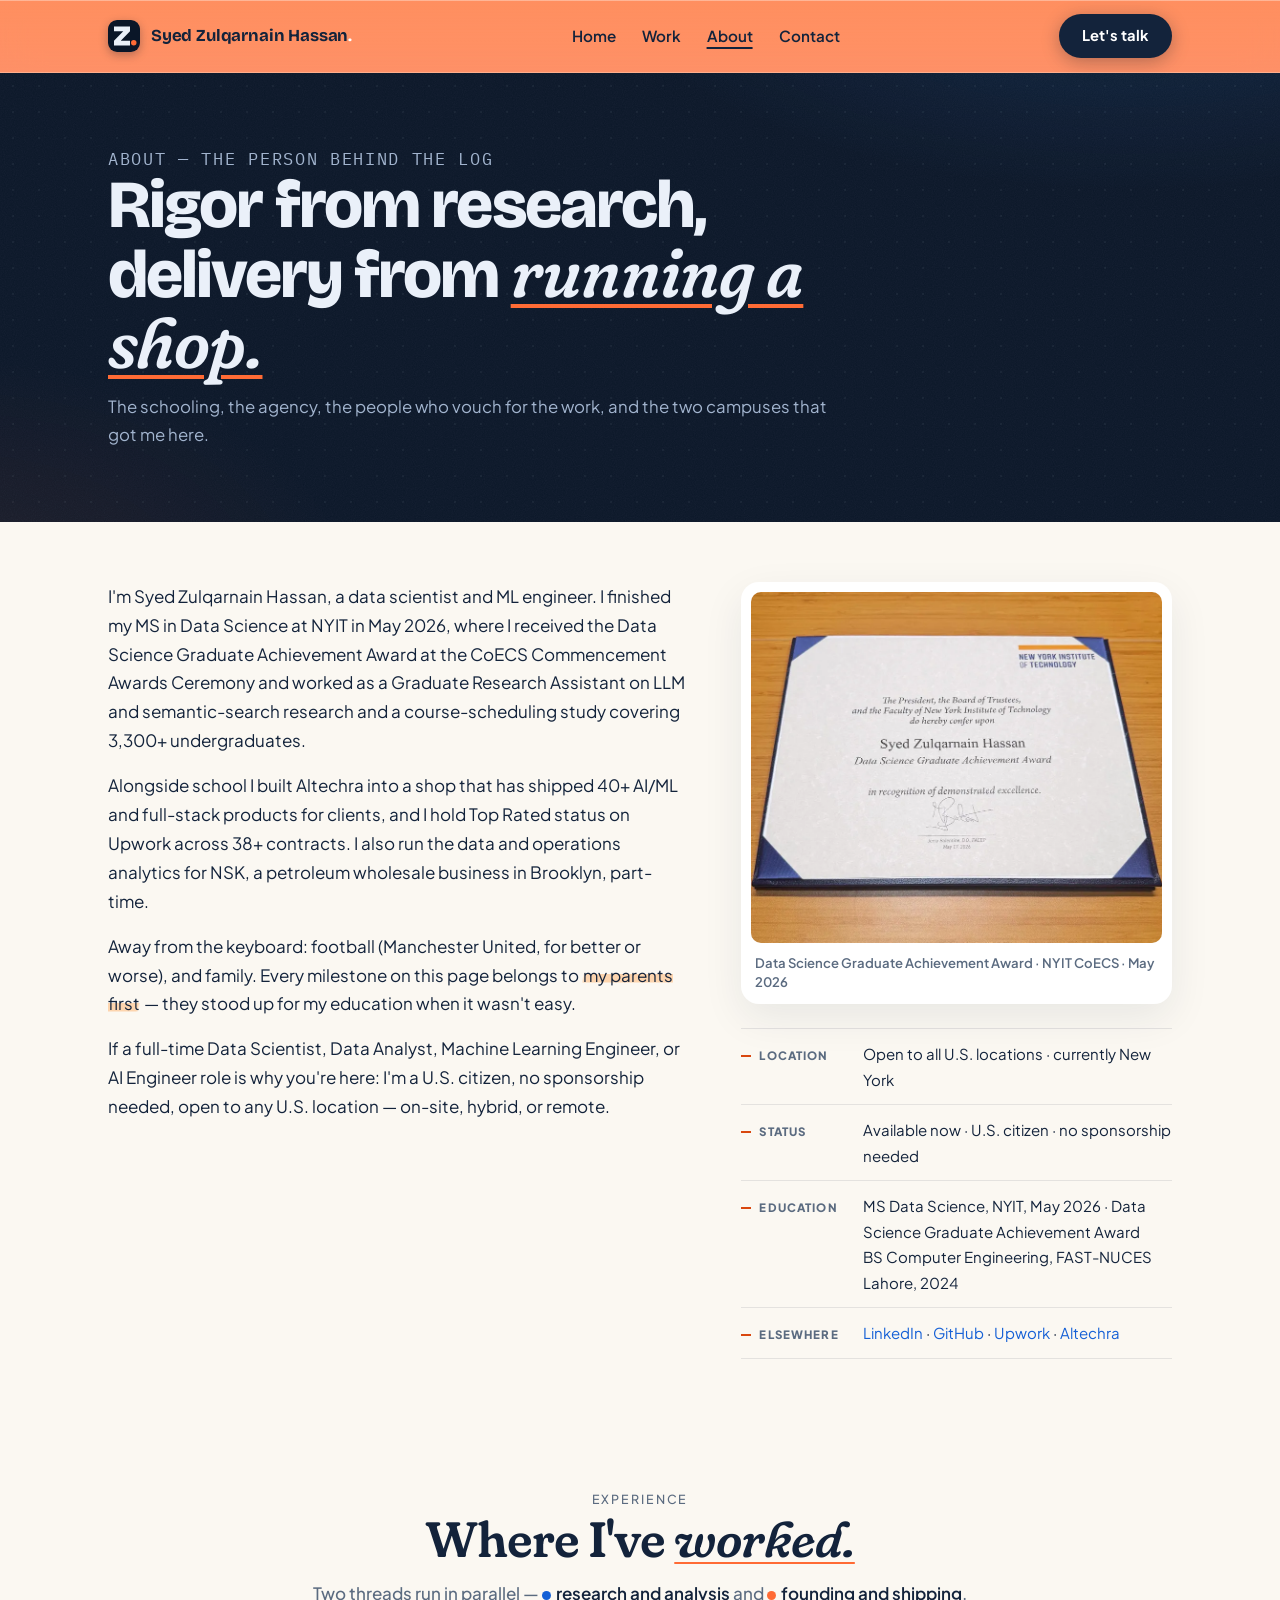
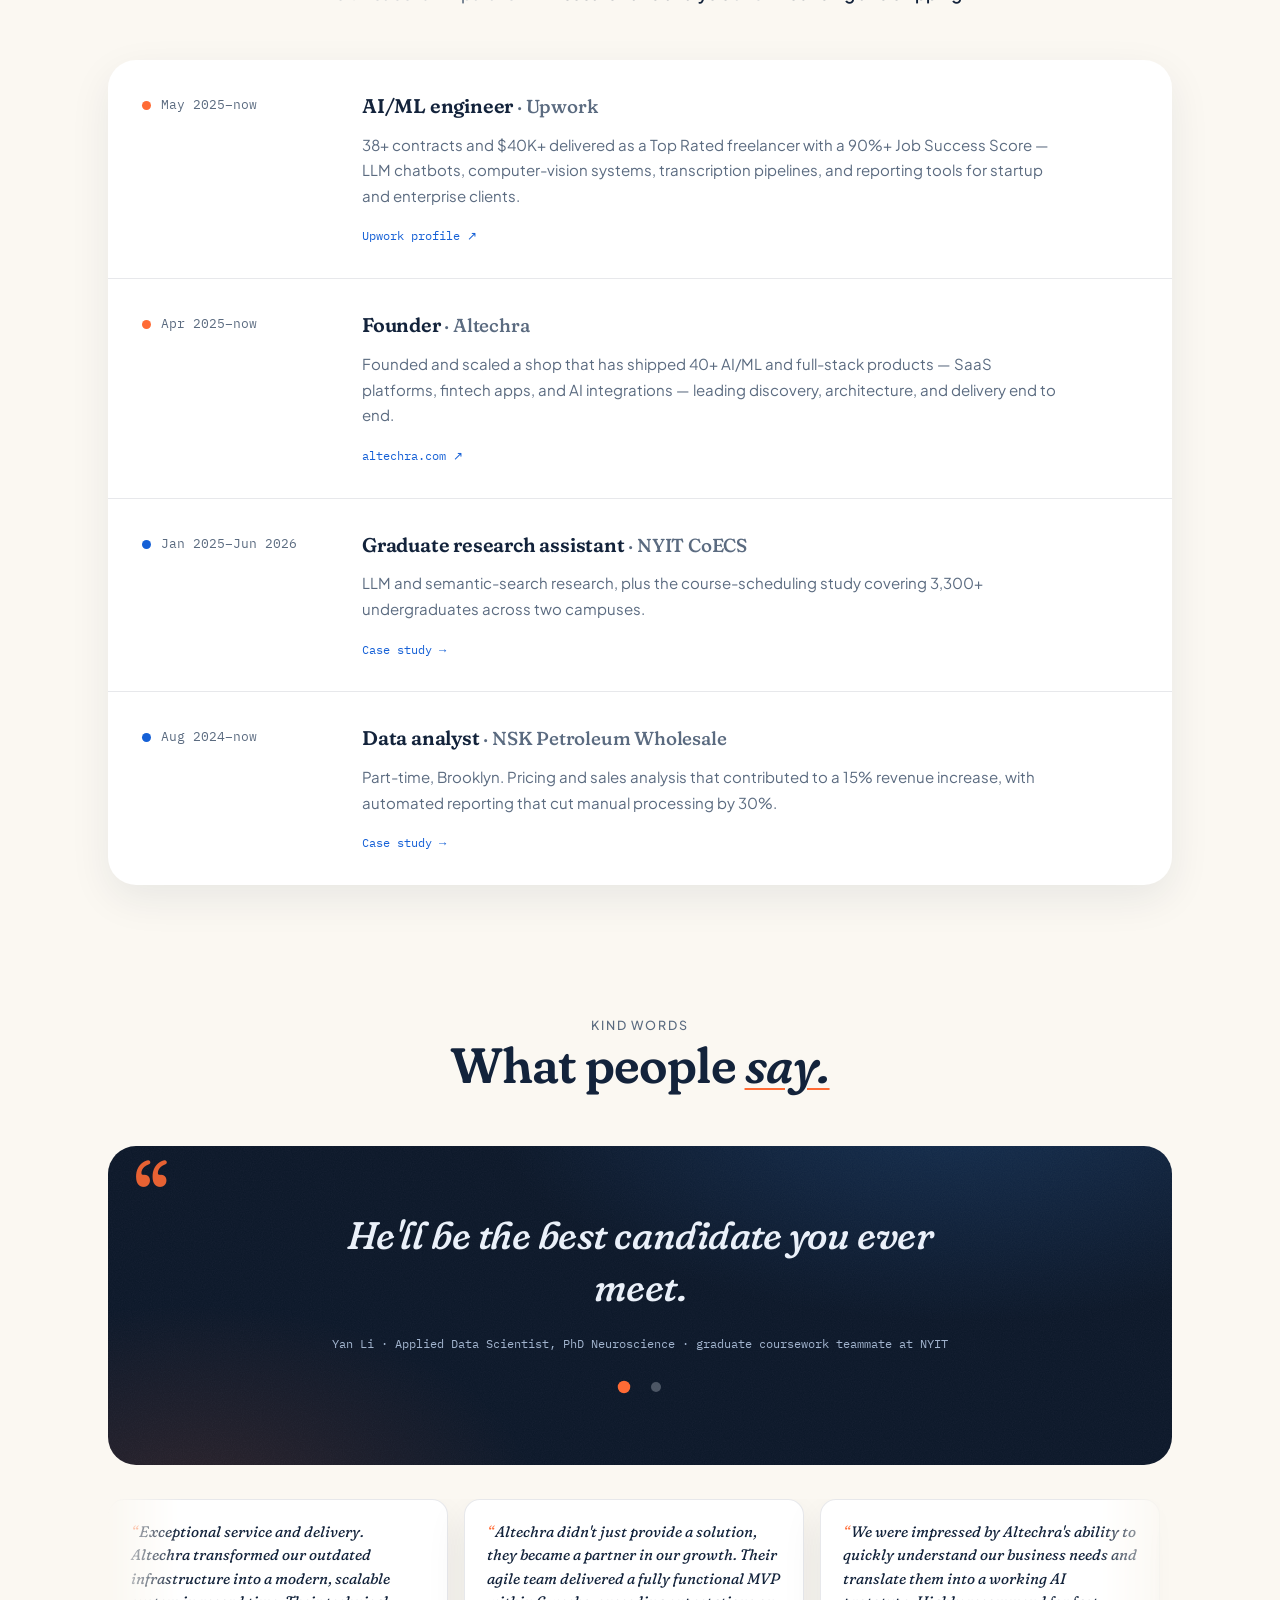
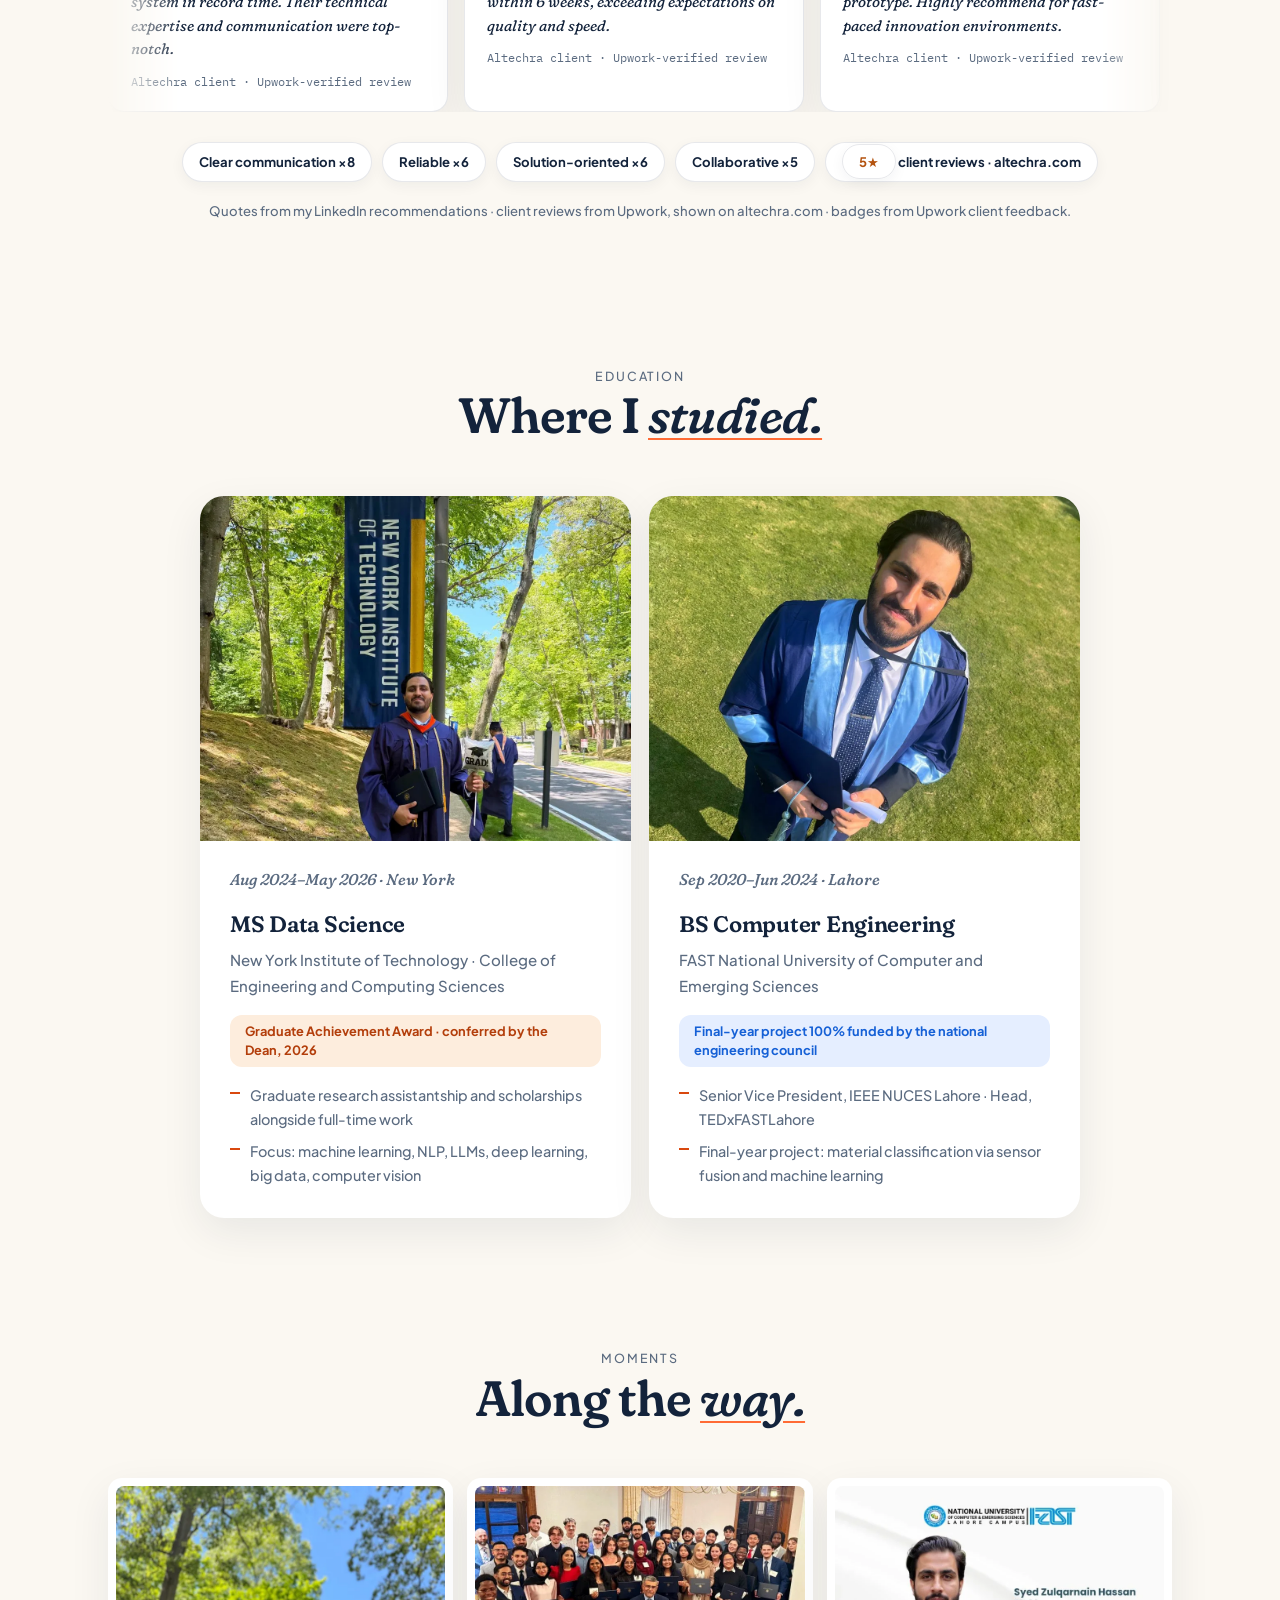
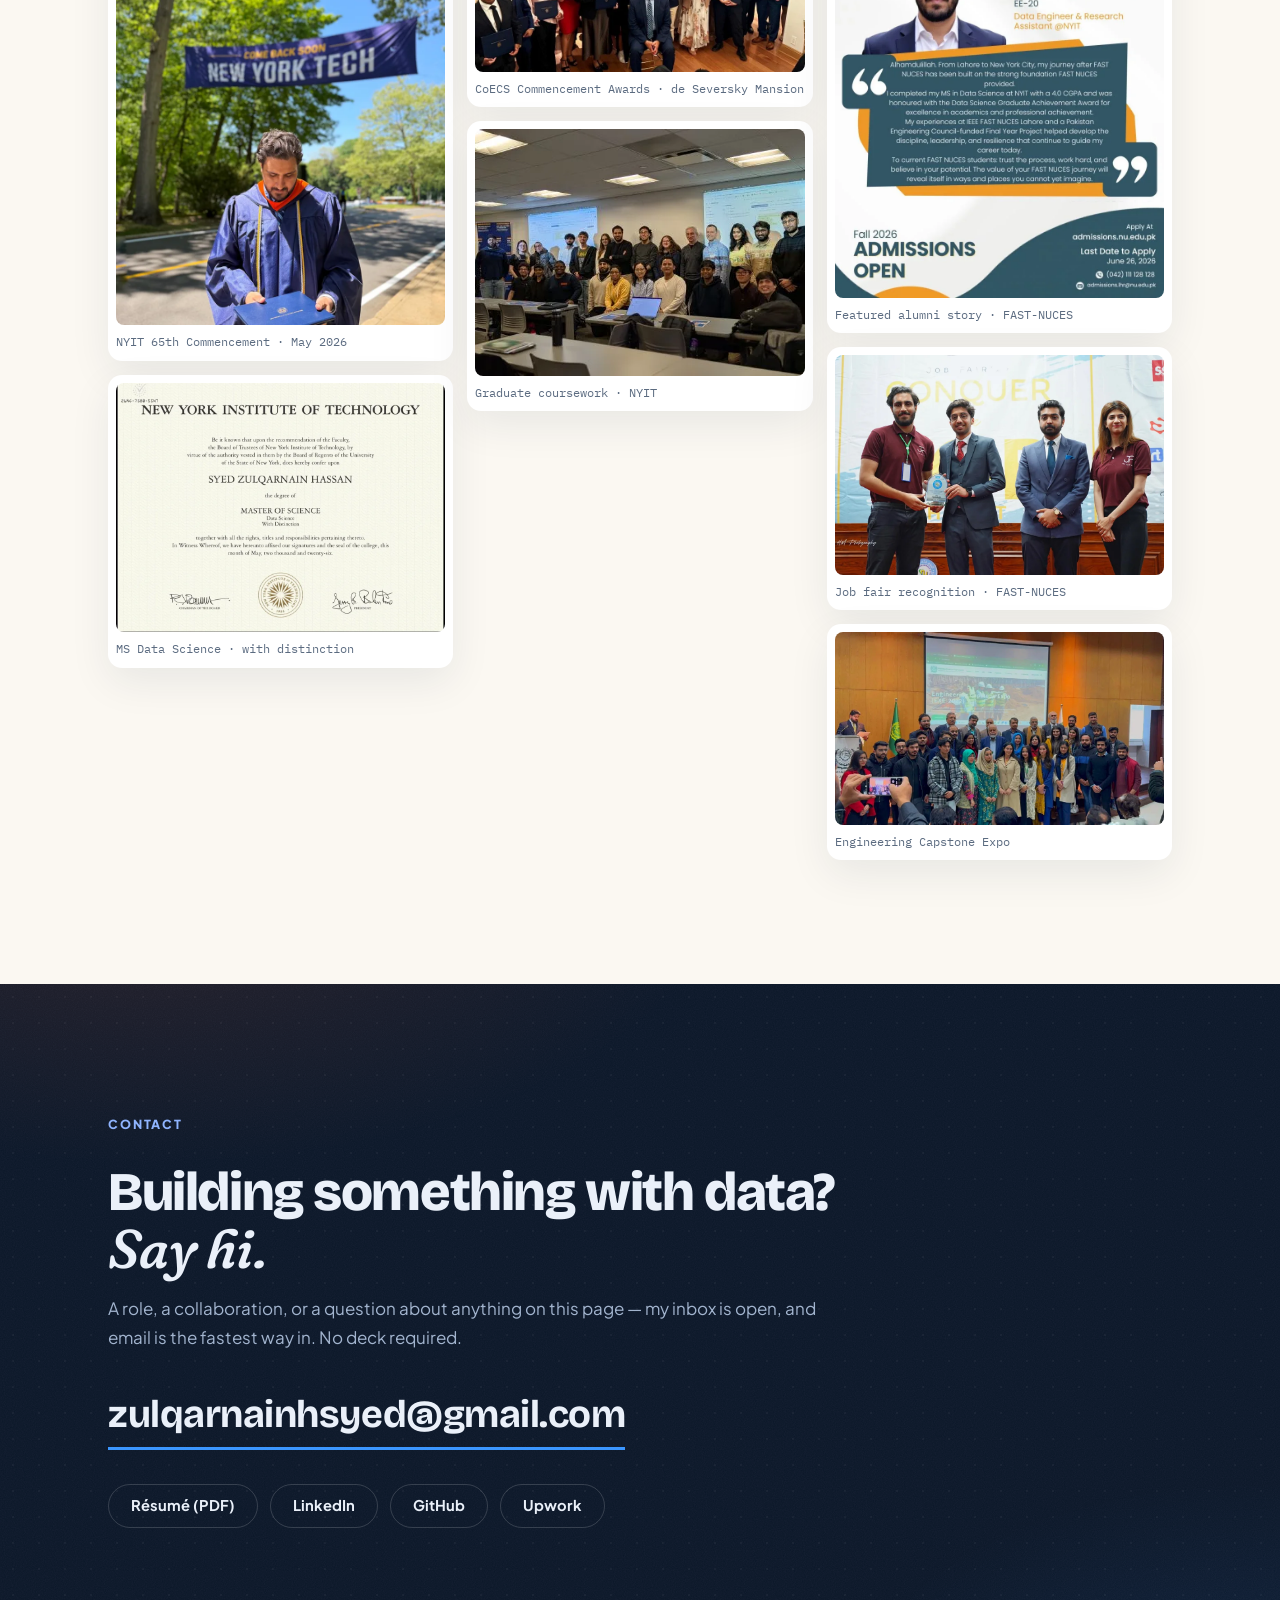
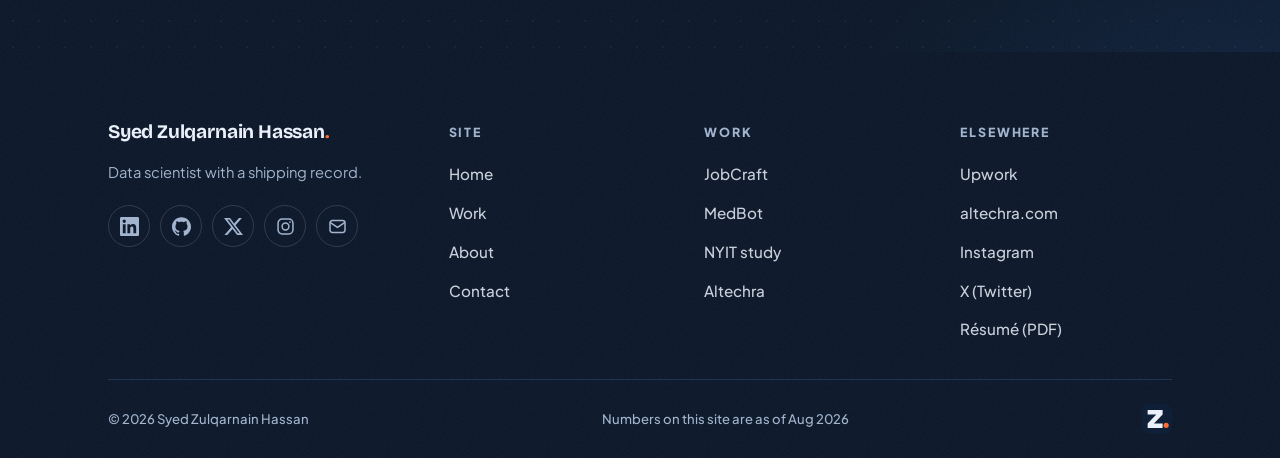
==== commit d621bb08: "About: date caption fix, ids, copy polish, moments order" ====
--- a/about/index.html
+++ b/about/index.html
@@ -55,7 +55,7 @@
     <div class="wrap">
       <p class="ph-kicker" data-up style="--d:0s">About — the person behind the log</p>
       <h1 data-up style="--d:.06s">Rigor from research, delivery from <em>running a shop.</em></h1>
-      <p data-up style="--d:.12s">The person behind the ship log — the schooling, the agency, the people who vouch for the work, and the two campuses that got me here.</p>
+      <p data-up style="--d:.12s">The schooling, the agency, the people who vouch for the work, and the two campuses that got me here.</p>
     </div>
   </div>
 
@@ -95,7 +95,7 @@
           <div class="xp-when"><span class="xdot c"></span>May 2025–now</div>
           <div class="xp-body">
             <h3>AI/ML engineer <span class="xp-org">· Upwork</span></h3>
-            <p>38+ contracts and $40K+ delivered as a Top Rated freelancer with 90%+ JSS — LLM chatbots, computer-vision systems, transcription pipelines, and reporting tools for startup and enterprise clients.</p>
+            <p>38+ contracts and $40K+ delivered as a Top Rated freelancer with a 90%+ Job Success Score — LLM chatbots, computer-vision systems, transcription pipelines, and reporting tools for startup and enterprise clients.</p>
             <a class="receipt" href="https://www.upwork.com/freelancers/~01bd0c312572d26561">Upwork profile ↗</a>
           </div>
         </div>
@@ -111,7 +111,7 @@
           <div class="xp-when"><span class="xdot b"></span>Jan 2025–Jun 2026</div>
           <div class="xp-body">
             <h3>Graduate research assistant <span class="xp-org">· NYIT CoECS</span></h3>
-            <p>LLM and semantic-search research, plus the course-scheduling study covering 3,300+ undergraduates across two campuses. Ended with graduation.</p>
+            <p>LLM and semantic-search research, plus the course-scheduling study covering 3,300+ undergraduates across two campuses.</p>
             <a class="receipt" href="/work/#nyit" aria-label="NYIT course-scheduling case study">Case study →</a>
           </div>
         </div>
@@ -174,16 +174,16 @@
     </div>
   </section>
 
-  <section class="section wrap" aria-labelledby="moments-title">
+  <section class="section wrap" aria-labelledby="edu-title">
     <div class="sec-head fx">
       <p class="kicker">Education</p>
-      <h2 class="title" id="moments-title">Where I <span class="acc">studied.</span></h2>
+      <h2 class="title" id="edu-title">Where I <span class="acc">studied.</span></h2>
     </div>
     <div class="edu-grid">
       <article class="edu fx">
         <img class="edu-img" src="/assets/nyit-commencement.webp" alt="Zulqarnain holding his diploma beside the New York Institute of Technology banner at commencement" width="1100" height="880" loading="lazy">
         <div class="edu-body">
-          <p class="edu-when">Aug 2024 – May 2026 · New York</p>
+          <p class="edu-when">Aug 2024–May 2026 · New York</p>
           <h3>MS Data Science</h3>
           <p class="school">New York Institute of Technology · College of Engineering and Computing Sciences</p>
           <span class="badge p">Graduate Achievement Award · conferred by the Dean, 2026</span>
@@ -196,7 +196,7 @@
       <article class="edu fx" style="--d:.1s">
         <img class="edu-img" src="/assets/fast-grad.webp" alt="Zulqarnain in convocation gown holding his degree at FAST-NUCES graduation" width="1100" height="880" loading="lazy">
         <div class="edu-body">
-          <p class="edu-when">Sep 2020 – Jun 2024 · Lahore</p>
+          <p class="edu-when">Sep 2020–Jun 2024 · Lahore</p>
           <h3>BS Computer Engineering</h3>
           <p class="school">FAST National University of Computer and Emerging Sciences</p>
           <span class="badge b">Final-year project 100% funded by the national engineering council</span>
@@ -209,10 +209,10 @@
     </div>
   </section>
 
-  <section class="section wrap" aria-labelledby="moments-g-title" style="padding-bottom:var(--sp)">
+  <section class="section wrap" aria-labelledby="moments-title" style="padding-bottom:var(--sp)">
     <div class="sec-head fx">
       <p class="kicker">Moments</p>
-      <h2 class="title" id="moments-g-title">Along the <span class="acc">way.</span></h2>
+      <h2 class="title" id="moments-title">Along the <span class="acc">way.</span></h2>
     </div>
     <div class="moments fx">
       <figure class="moment">
@@ -228,6 +228,10 @@
         <figcaption>CoECS Commencement Awards · de Seversky Mansion</figcaption>
       </figure>
       <figure class="moment">
+        <img src="/assets/nyit-class.webp" alt="Graduate class group photo at NYIT" width="480" height="360" loading="lazy">
+        <figcaption>Graduate coursework · NYIT</figcaption>
+      </figure>
+      <figure class="moment">
         <img src="/assets/fast-alumni-feature.webp" alt="FAST-NUCES admissions feature highlighting Syed Zulqarnain Hassan as an alumni story" width="800" height="1000" loading="lazy">
         <figcaption>Featured alumni story · FAST-NUCES</figcaption>
       </figure>
@@ -238,10 +242,6 @@
       <figure class="moment">
         <img src="/assets/pec-expo.webp" alt="Group photo at the engineering council capstone expo" width="1000" height="585" loading="lazy">
         <figcaption>Engineering Capstone Expo</figcaption>
-      </figure>
-      <figure class="moment">
-        <img src="/assets/nyit-class.webp" alt="Graduate class group photo at NYIT" width="480" height="360" loading="lazy">
-        <figcaption>Graduate coursework · NYIT</figcaption>
       </figure>
     </div>
   </section>
--- a/styles.css
+++ b/styles.css
@@ -72,9 +72,10 @@
 .js .fx.in{opacity:1;transform:none;filter:none}
 @media (prefers-reduced-motion:reduce){.js .fx{opacity:1;transform:none;filter:none;transition:none}}
 
-/* nav — coral throughout */
-.sitenav{position:sticky;top:0;z-index:50;background:var(--coral);border-bottom:1px solid var(--coral-deep);transition:box-shadow .3s ease}
-.sitenav.scrolled{box-shadow:0 8px 28px rgba(179,62,11,.3)}
+/* nav — coral liquid glass */
+.sitenav{position:sticky;top:0;z-index:50;background:linear-gradient(180deg,rgba(255,119,63,.82),rgba(255,104,50,.72));-webkit-backdrop-filter:blur(20px) saturate(1.7);backdrop-filter:blur(20px) saturate(1.7);border-bottom:1px solid rgba(255,255,255,.28);box-shadow:inset 0 1px 0 rgba(255,255,255,.34);transition:background .3s ease,box-shadow .3s ease}
+.sitenav.scrolled{background:linear-gradient(180deg,rgba(255,112,56,.92),rgba(251,100,47,.86));box-shadow:inset 0 1px 0 rgba(255,255,255,.3),0 10px 30px rgba(179,62,11,.3)}
+@supports not (backdrop-filter:blur(1px)){.sitenav{background:var(--coral)}}
 .sitenav .brand,.sitenav .nav-links a{color:var(--ink)}
 .sitenav .brand .bdot{color:#fff}
 .sitenav .nav-links a:hover,.sitenav .nav-links a[aria-current="page"]{color:var(--ink);text-decoration:underline;text-decoration-thickness:2px;text-underline-offset:5px}
@@ -93,7 +94,7 @@
 .nav-right{display:flex;align-items:center;gap:12px}
 .menu-btn{display:none;background:transparent;border:1px solid var(--line-d);color:var(--fog);border-radius:10px;width:42px;height:42px;cursor:pointer;place-items:center}
 .menu-btn svg{width:20px;height:20px;stroke:currentColor;fill:none;stroke-width:2;stroke-linecap:round}
-.btn{display:inline-flex;align-items:center;gap:8px;padding:12px 22px;border-radius:999px;font-weight:700;font-size:.92rem;text-decoration:none;border:1.5px solid transparent;line-height:1.2;white-space:nowrap;transition:background-color .2s ease,border-color .2s ease,color .2s ease,transform .3s var(--ease),box-shadow .3s var(--ease)}
+.btn{display:inline-flex;align-items:center;gap:8px;padding:12px 22px;border-radius:999px;font-weight:700;font-size:.92rem;text-decoration:none;border:1.5px solid transparent;line-height:1.2;white-space:nowrap;cursor:pointer;transition:background-color .2s ease,border-color .2s ease,color .2s ease,transform .3s var(--ease),box-shadow .3s var(--ease)}
 .btn:hover{transform:translateY(-2px)}
 @media (prefers-reduced-motion:reduce){.btn:hover{transform:none}}
 .btn-primary{background:var(--blue);color:var(--bg-d);box-shadow:0 4px 18px rgba(59,150,255,.25)}
@@ -187,6 +188,7 @@
 .log .what a,.more a{padding-block:6px;margin-block:-6px}
 a.receipt:hover{text-decoration:underline;color:var(--coral);transform:translate(2px,-2px)}
 .receipt.internal{color:var(--mist);cursor:default}
+.log li .receipt.internal{white-space:normal}
 .log .what a:hover{color:#fff;border-bottom-color:var(--coral)}
 @media (max-width:1000px){
   .log li{grid-template-columns:1fr;gap:4px;padding:14px 0;margin:0;border-radius:0}
@@ -206,7 +208,8 @@
 .band-dark .strip-label{color:var(--mist)}
 .band-dark .mq-item{color:var(--fog);opacity:.85}
 .marquee{overflow:hidden;-webkit-mask-image:linear-gradient(90deg,transparent,#000 10%,#000 90%,transparent);mask-image:linear-gradient(90deg,transparent,#000 10%,#000 90%,transparent)}
-.marquee-track{display:flex;align-items:center;gap:44px;width:max-content}
+.marquee-track{display:flex;align-items:center;width:max-content}
+.mq-item{padding-right:44px}
 @media (prefers-reduced-motion:no-preference){
   .marquee-track{animation:mq 34s linear infinite}
   .marquee:hover .marquee-track,.marquee:focus-within .marquee-track,.marquee.paused .marquee-track{animation-play-state:paused}
@@ -364,8 +367,8 @@
 .pull blockquote{margin:0 auto;font-family:var(--serif);font-weight:500;font-style:italic;font-size:clamp(1.6rem,3.6vw,2.4rem);line-height:1.35;letter-spacing:-.012em;max-width:24ch}
 .pull-attr{margin:20px 0 0;font-family:var(--mono);font-size:.78rem;color:var(--mist)}
 .pull-track{display:grid}
-.pull-slide{grid-area:1/1;opacity:0;transition:opacity .55s ease;pointer-events:none}
-.pull-slide.is-on{opacity:1;pointer-events:auto}
+.pull-slide{grid-area:1/1;opacity:0;visibility:hidden;transition:opacity .55s ease,visibility .55s ease;pointer-events:none}
+.pull-slide.is-on{opacity:1;visibility:visible;pointer-events:auto}
 @media (prefers-reduced-motion:reduce){.pull-slide{transition:none}}
 .pull-dots{display:flex;gap:4px;justify-content:center;margin-top:18px}
 .pull-dots button{width:28px;height:28px;border-radius:50%;border:0;background:transparent;cursor:pointer;padding:0;position:relative}
@@ -379,8 +382,8 @@
 
 /* slow client-review ticker */
 .tik{overflow:hidden;margin-top:34px;-webkit-mask-image:linear-gradient(90deg,transparent,#000 7%,#000 93%,transparent);mask-image:linear-gradient(90deg,transparent,#000 7%,#000 93%,transparent)}
-.tik-track{display:flex;gap:16px;width:max-content}
-.tcard{width:340px;flex:none;background:var(--panel);border:1px solid var(--line);border-radius:16px;padding:20px 22px;box-shadow:var(--shadow)}
+.tik-track{display:flex;width:max-content}
+.tcard{width:min(340px,82vw);flex:none;margin-right:16px;background:var(--panel);border:1px solid var(--line);border-radius:16px;padding:20px 22px;box-shadow:var(--shadow)}
 .tcard p{margin:0;font-family:var(--serif);font-style:italic;font-size:.95rem;line-height:1.55;color:var(--ink)}
 .tcard p::before{content:"\201C";color:var(--coral);margin-right:1px}
 .tcard .who{display:block;font-family:var(--mono);font-style:normal;font-size:.72rem;color:var(--muted);margin-top:12px}
@@ -492,7 +495,7 @@
 .edu{background:var(--panel);border-radius:var(--r);padding:0;overflow:hidden;box-shadow:var(--shadow);transition:transform .5s var(--ease),box-shadow .5s var(--ease);display:flex;flex-direction:column}
 .edu:hover{transform:translateY(-6px);box-shadow:var(--shadow-lg)}
 @media (prefers-reduced-motion:reduce){.edu:hover{transform:none}}
-.edu-img{width:100%;aspect-ratio:5/4;object-fit:cover;display:block;transition:transform .6s var(--ease)}
+.edu-img{width:100%;height:auto;aspect-ratio:5/4;object-fit:cover;display:block;transition:transform .6s var(--ease)}
 .edu:hover .edu-img{transform:scale(1.04)}
 @media (prefers-reduced-motion:reduce){.edu:hover .edu-img{transform:none}}
 .edu-body{padding:26px 30px 30px}
@@ -522,7 +525,7 @@
 .cp-mail .cp-note{color:var(--mist);max-width:52ch;margin:0 auto 30px}
 .cp-mail .mail{border-bottom-width:3px;font-size:clamp(1.02rem,5.2vw,2.4rem);word-break:normal;overflow-wrap:anywhere}
 .cp-mail-actions{display:flex;flex-wrap:wrap;gap:12px;justify-content:center;margin-top:32px}
-.btn-copy{border:1.5px solid rgba(255,255,255,.2);color:var(--fog);background:transparent}
+.btn-copy{border:1.5px solid rgba(255,255,255,.2);color:var(--fog);background:transparent;min-width:130px;justify-content:center}
 .btn-copy:hover{border-color:var(--mist)}
 .btn-copy.copied{border-color:var(--coral);color:var(--coral)}
 .open-to{display:grid;grid-template-columns:1.1fr .9fr;gap:clamp(28px,5vw,64px);align-items:start}
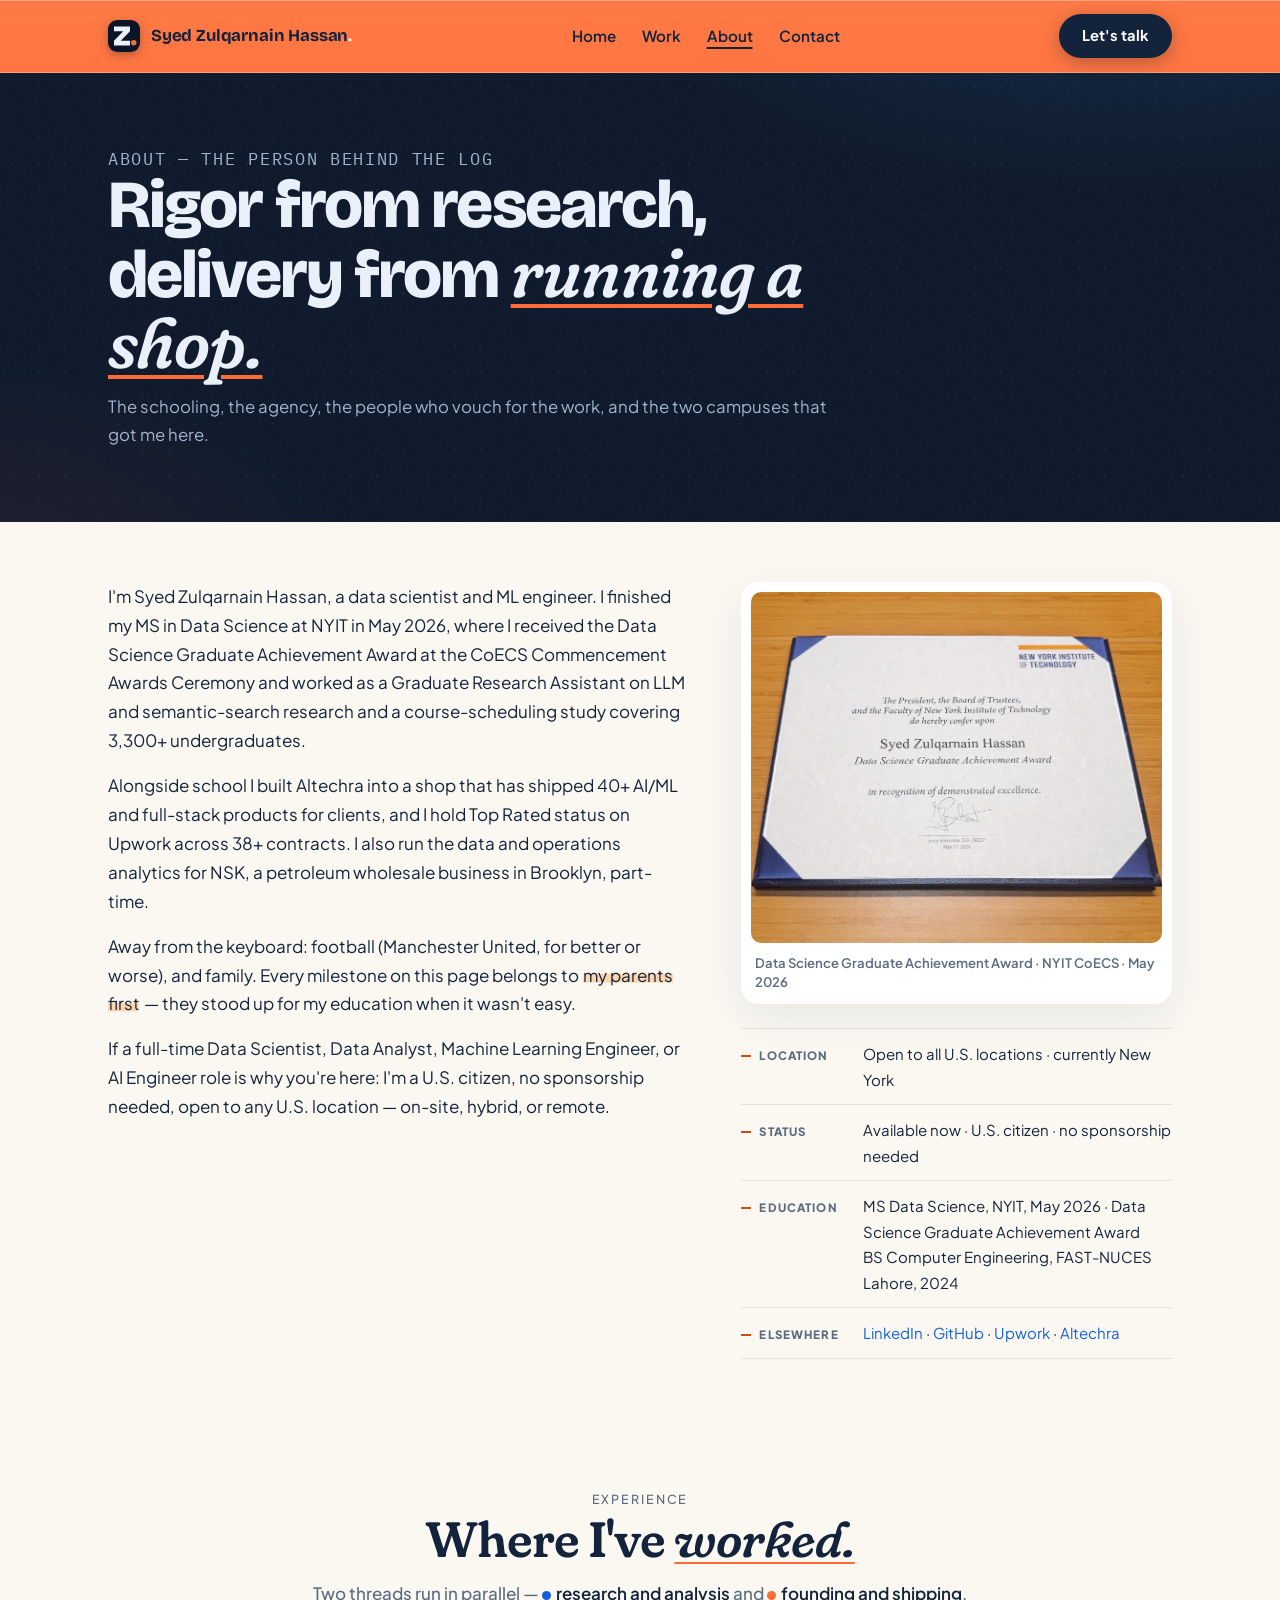
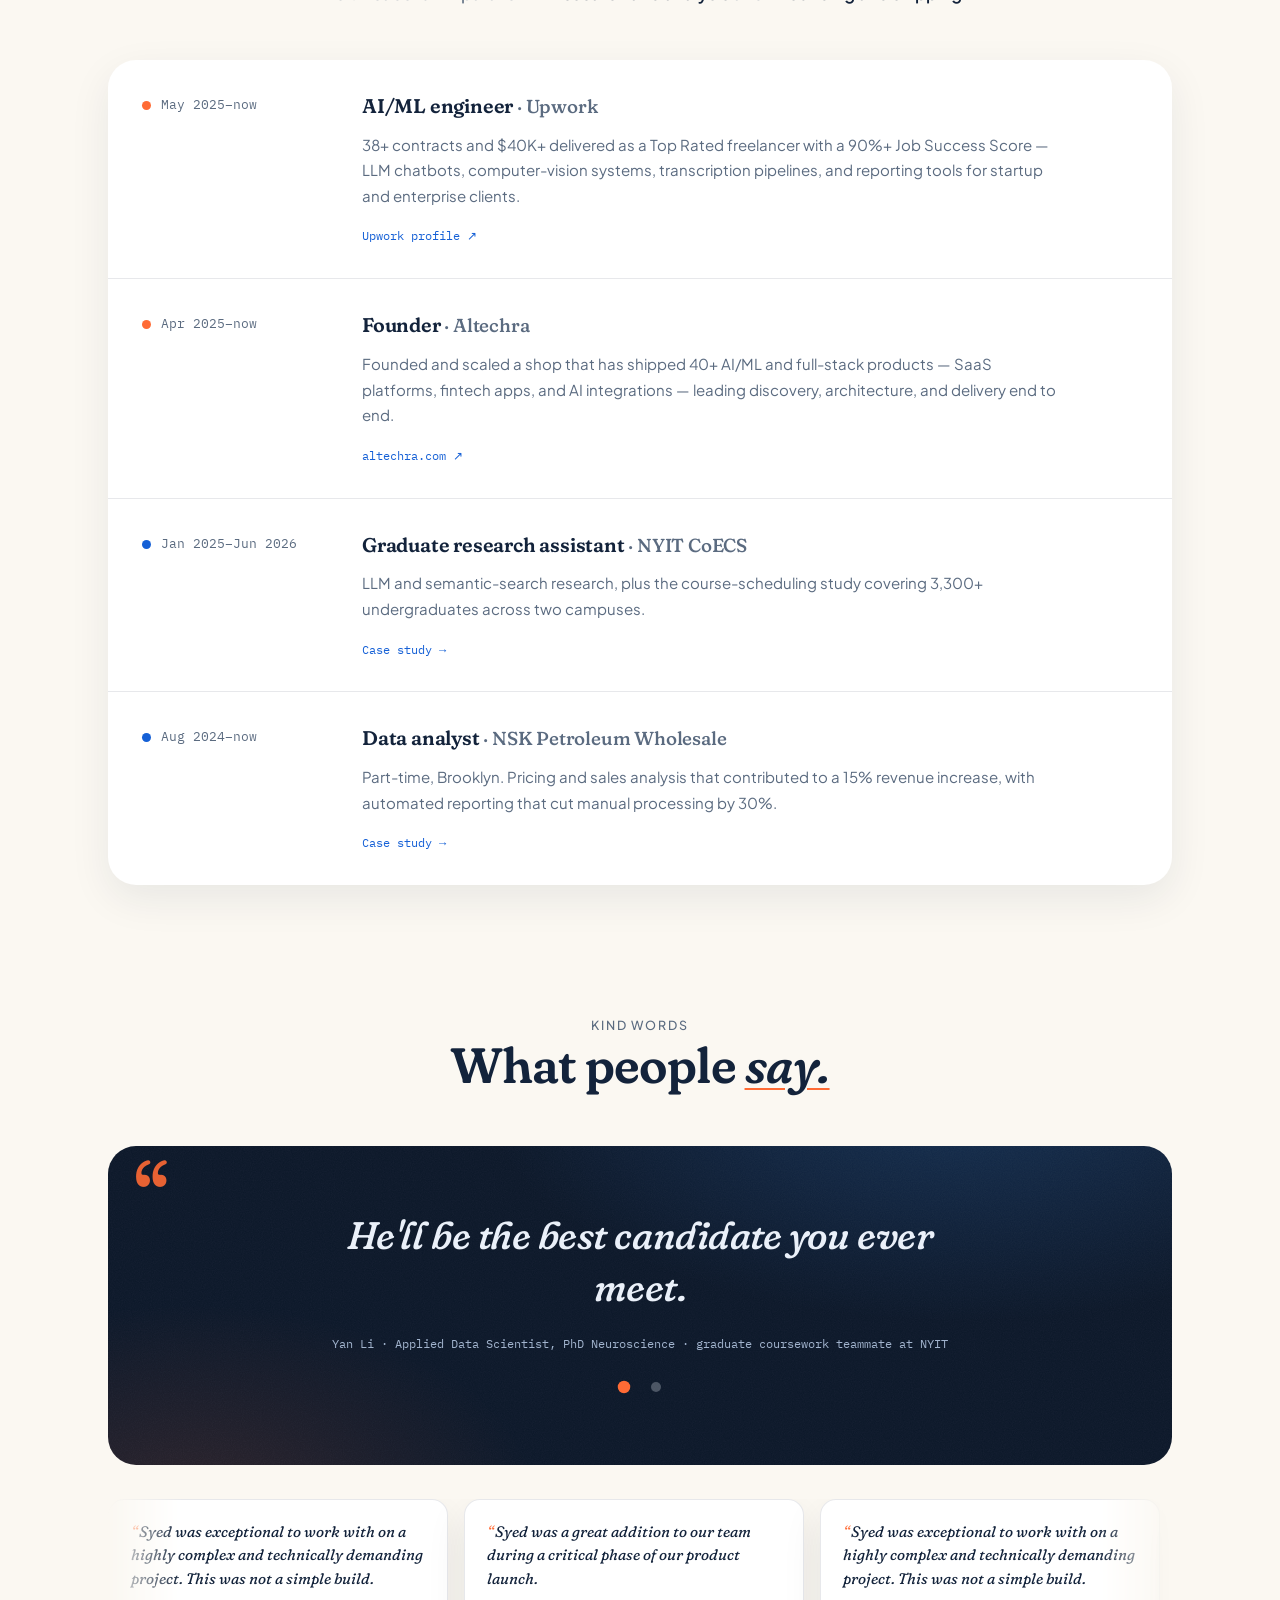
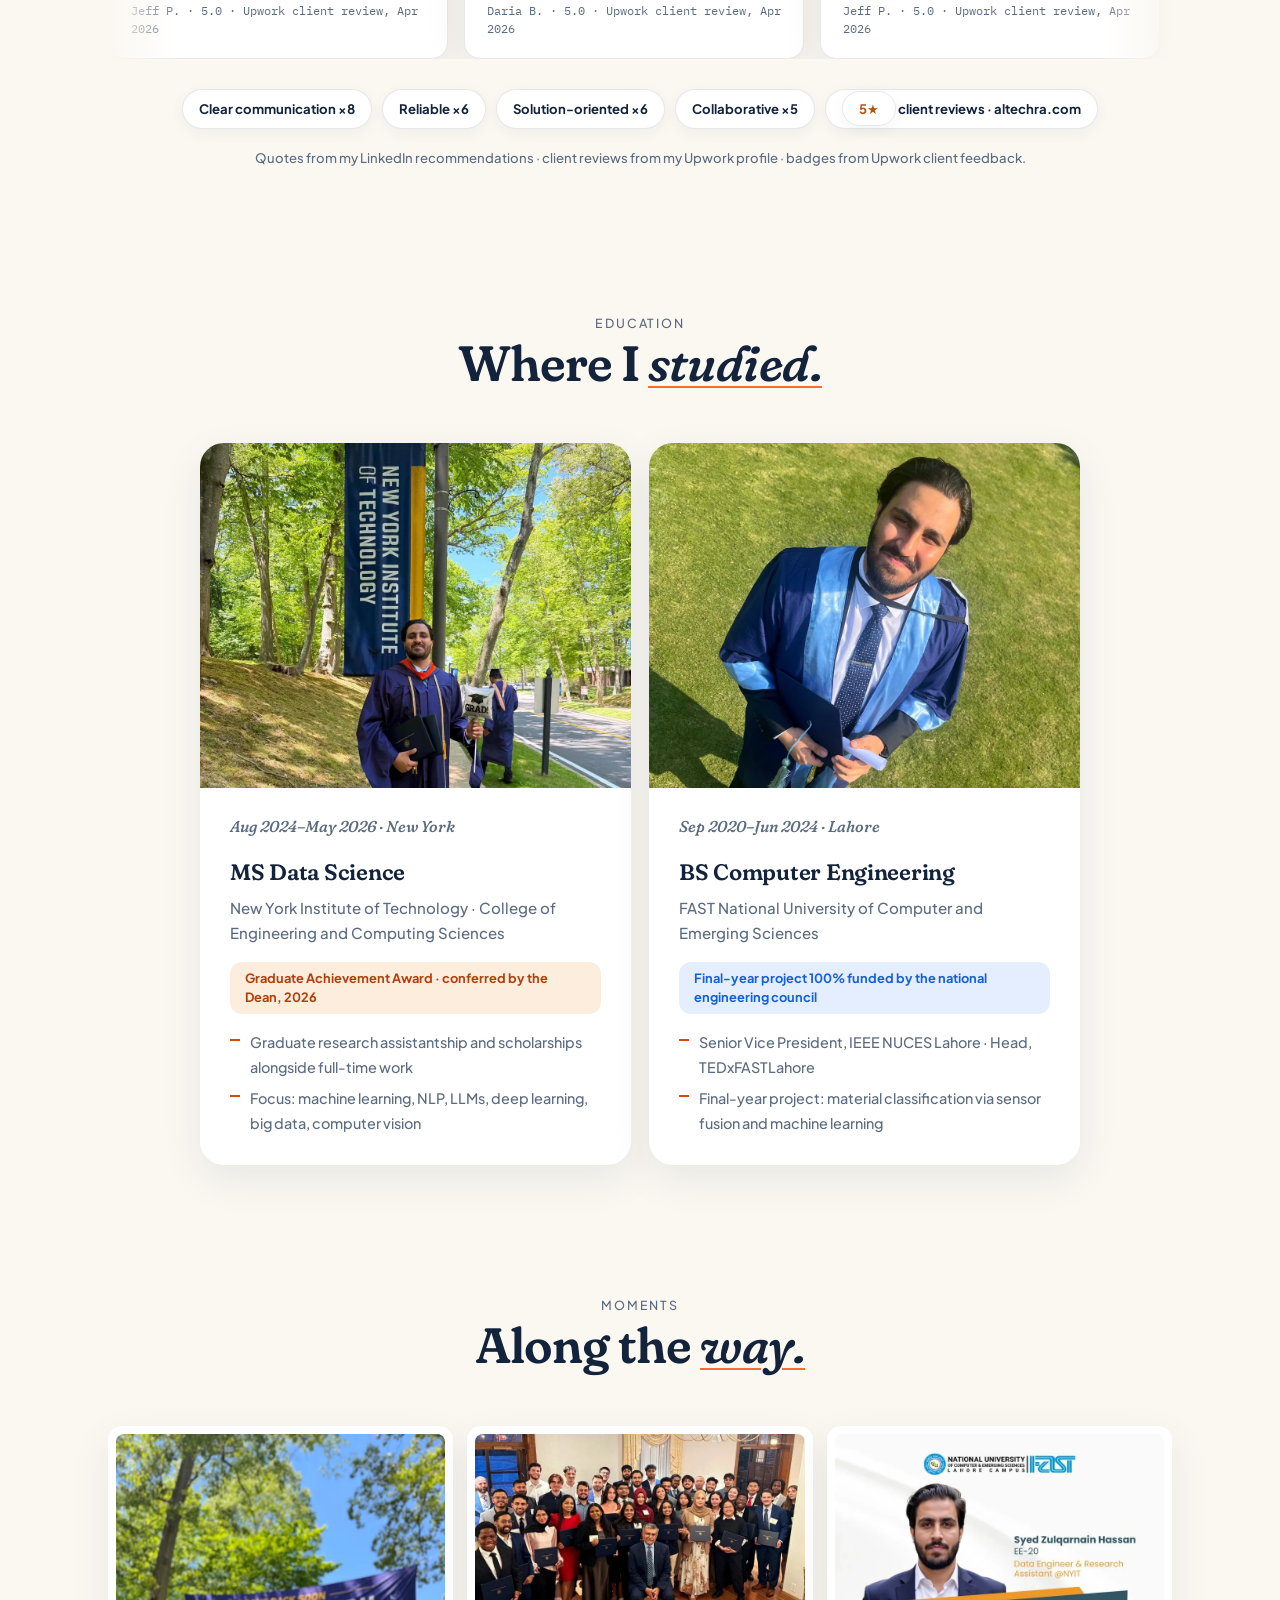
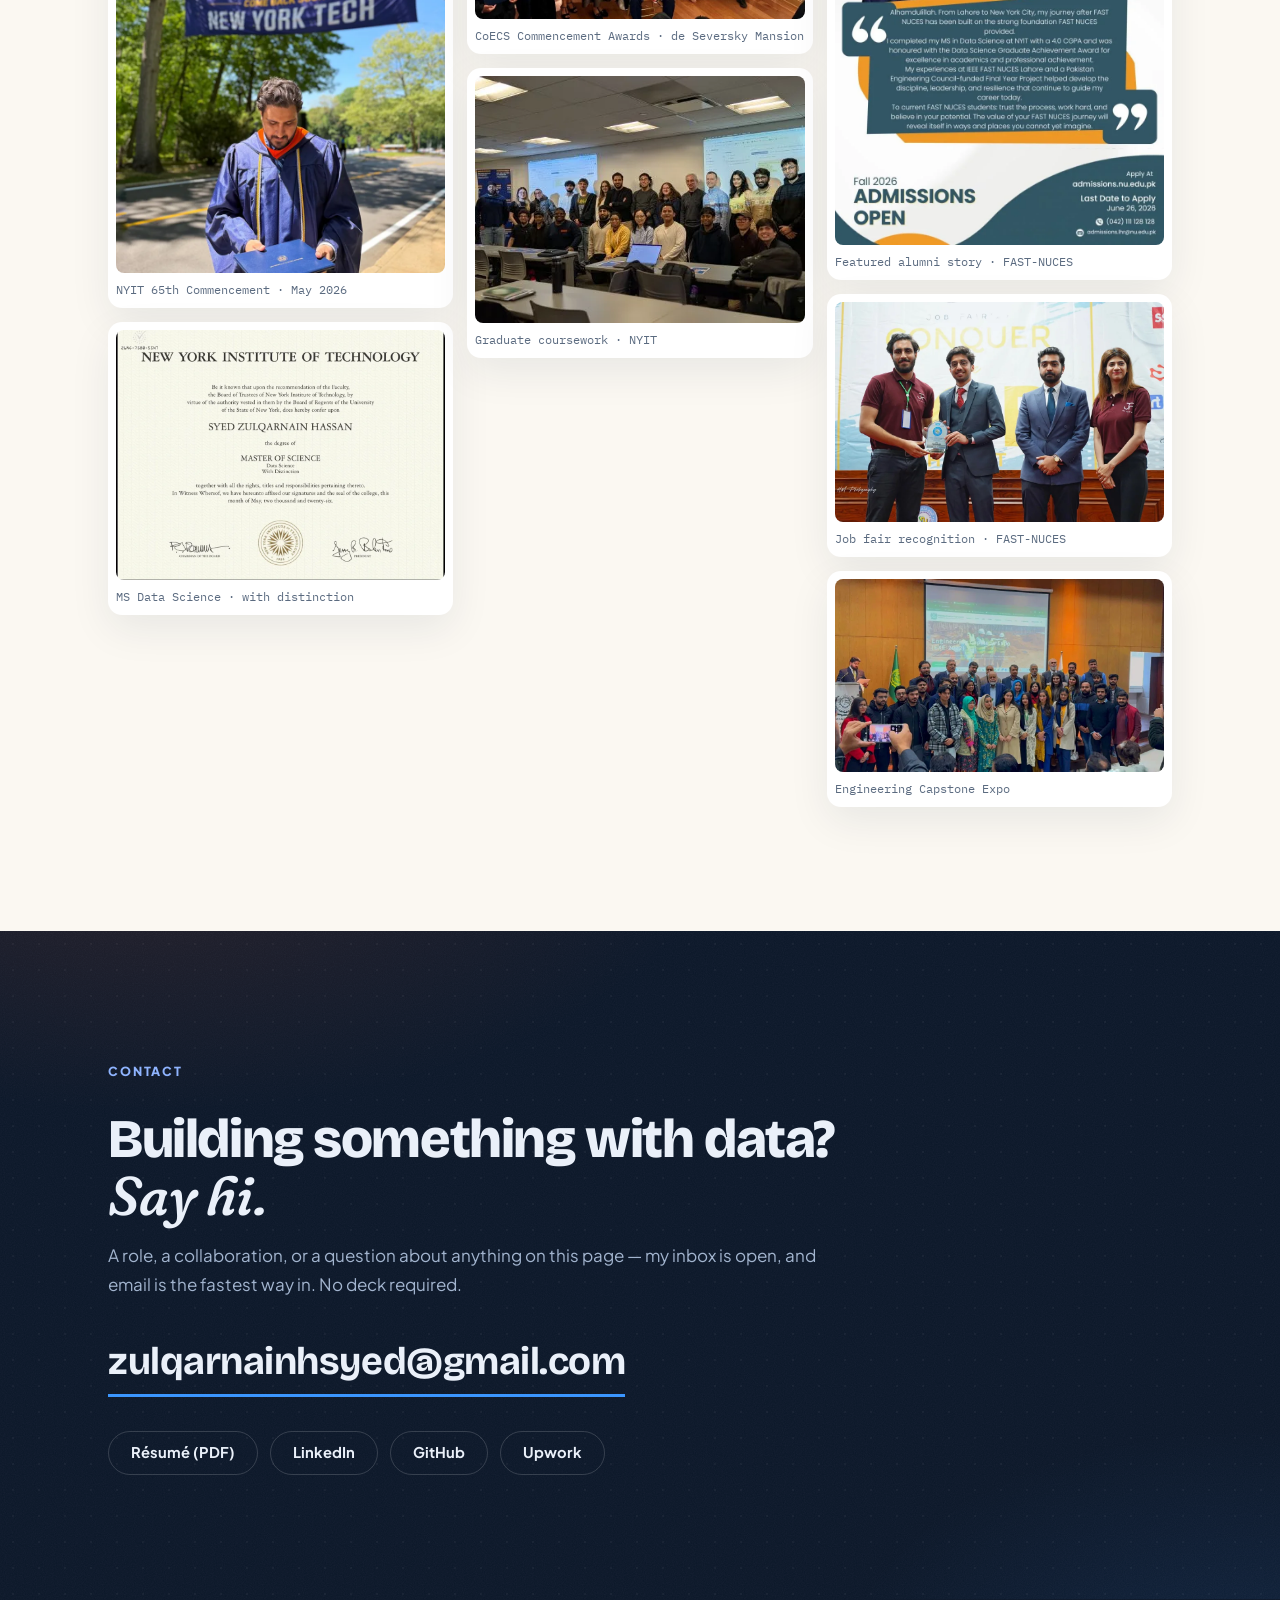
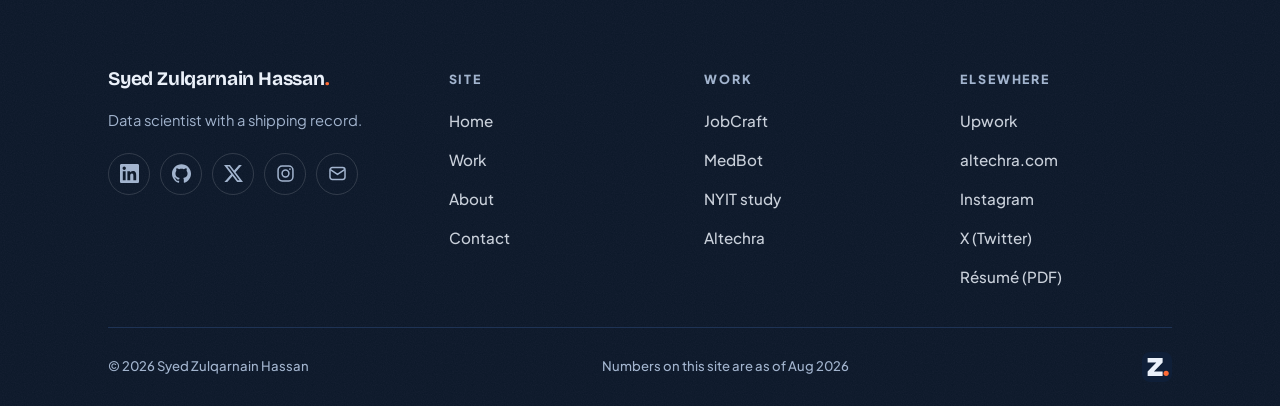
==== commit 964a7865: "About: named Upwork client reviews" ====
--- a/about/index.html
+++ b/about/index.html
@@ -151,16 +151,10 @@
       </div>
       <div class="tik fx" aria-label="Client reviews">
         <div class="tik-track">
-          <div class="tcard"><p>Exceptional service and delivery. Altechra transformed our outdated infrastructure into a modern, scalable system in record time. Their technical expertise and communication were top-notch.<span class="who">Altechra client · Upwork-verified review</span></p></div>
-          <div class="tcard"><p>Altechra didn't just provide a solution, they became a partner in our growth. Their agile team delivered a fully functional MVP within 6 weeks, exceeding expectations on quality and speed.<span class="who">Altechra client · Upwork-verified review</span></p></div>
-          <div class="tcard"><p>We were impressed by Altechra's ability to quickly understand our business needs and translate them into a working AI prototype. Highly recommend for fast-paced innovation environments.<span class="who">Altechra client · Upwork-verified review</span></p></div>
-          <div class="tcard"><p>A reliable tech partner for long-term collaboration. From UI/UX to backend optimization, Altechra handled every phase of development with clarity and professionalism.<span class="who">Altechra client · Upwork-verified review</span></p></div>
-          <div class="tcard"><p>Altechra's team goes above and beyond, they deliver on time, communicate proactively, and solve problems creatively. We've worked with many vendors, but they truly stand out.<span class="who">Altechra client · Upwork-verified review</span></p></div>
-          <div class="tcard tik-b" aria-hidden="true"><p>Exceptional service and delivery. Altechra transformed our outdated infrastructure into a modern, scalable system in record time. Their technical expertise and communication were top-notch.<span class="who">Altechra client · Upwork-verified review</span></p></div>
-          <div class="tcard tik-b" aria-hidden="true"><p>Altechra didn't just provide a solution, they became a partner in our growth. Their agile team delivered a fully functional MVP within 6 weeks, exceeding expectations on quality and speed.<span class="who">Altechra client · Upwork-verified review</span></p></div>
-          <div class="tcard tik-b" aria-hidden="true"><p>We were impressed by Altechra's ability to quickly understand our business needs and translate them into a working AI prototype. Highly recommend for fast-paced innovation environments.<span class="who">Altechra client · Upwork-verified review</span></p></div>
-          <div class="tcard tik-b" aria-hidden="true"><p>A reliable tech partner for long-term collaboration. From UI/UX to backend optimization, Altechra handled every phase of development with clarity and professionalism.<span class="who">Altechra client · Upwork-verified review</span></p></div>
-          <div class="tcard tik-b" aria-hidden="true"><p>Altechra's team goes above and beyond, they deliver on time, communicate proactively, and solve problems creatively. We've worked with many vendors, but they truly stand out.<span class="who">Altechra client · Upwork-verified review</span></p></div>
+          <div class="tcard"><p>Syed was exceptional to work with on a highly complex and technically demanding project. This was not a simple build.<span class="who">Jeff P. · 5.0 · Upwork client review, Apr 2026</span></p></div>
+          <div class="tcard"><p>Syed was a great addition to our team during a critical phase of our product launch.<span class="who">Daria B. · 5.0 · Upwork client review, Apr 2026</span></p></div>
+          <div class="tcard tik-b" aria-hidden="true"><p>Syed was exceptional to work with on a highly complex and technically demanding project. This was not a simple build.<span class="who">Jeff P. · 5.0 · Upwork client review, Apr 2026</span></p></div>
+          <div class="tcard tik-b" aria-hidden="true"><p>Syed was a great addition to our team during a critical phase of our product launch.<span class="who">Daria B. · 5.0 · Upwork client review, Apr 2026</span></p></div>
         </div>
       </div>
       <div class="badges fx">
@@ -170,7 +164,7 @@
         <span>Collaborative ×5</span>
         <span><span class="star">5★</span> client reviews · altechra.com</span>
       </div>
-      <p class="quotes-note fx">Quotes from my LinkedIn recommendations · client reviews from Upwork, shown on altechra.com · badges from Upwork client feedback.</p>
+      <p class="quotes-note fx">Quotes from my LinkedIn recommendations · client reviews from my Upwork profile · badges from Upwork client feedback.</p>
     </div>
   </section>
 
--- a/styles.css
+++ b/styles.css
@@ -72,9 +72,9 @@
 .js .fx.in{opacity:1;transform:none;filter:none}
 @media (prefers-reduced-motion:reduce){.js .fx{opacity:1;transform:none;filter:none;transition:none}}
 
-/* nav — coral liquid glass */
-.sitenav{position:sticky;top:0;z-index:50;background:linear-gradient(180deg,rgba(255,119,63,.82),rgba(255,104,50,.72));-webkit-backdrop-filter:blur(20px) saturate(1.7);backdrop-filter:blur(20px) saturate(1.7);border-bottom:1px solid rgba(255,255,255,.28);box-shadow:inset 0 1px 0 rgba(255,255,255,.34);transition:background .3s ease,box-shadow .3s ease}
-.sitenav.scrolled{background:linear-gradient(180deg,rgba(255,112,56,.92),rgba(251,100,47,.86));box-shadow:inset 0 1px 0 rgba(255,255,255,.3),0 10px 30px rgba(179,62,11,.3)}
+/* nav — coral liquid glass, hue pinned so it never shifts with the backdrop */
+.sitenav{position:sticky;top:0;z-index:50;background:linear-gradient(180deg,rgba(255,115,60,.95),rgba(255,105,51,.92));-webkit-backdrop-filter:blur(20px) saturate(1.7);backdrop-filter:blur(20px) saturate(1.7);border-bottom:1px solid rgba(255,255,255,.28);box-shadow:inset 0 1px 0 rgba(255,255,255,.34);transition:box-shadow .3s ease}
+.sitenav.scrolled{box-shadow:inset 0 1px 0 rgba(255,255,255,.3),0 10px 30px rgba(179,62,11,.3)}
 @supports not (backdrop-filter:blur(1px)){.sitenav{background:var(--coral)}}
 .sitenav .brand,.sitenav .nav-links a{color:var(--ink)}
 .sitenav .brand .bdot{color:#fff}
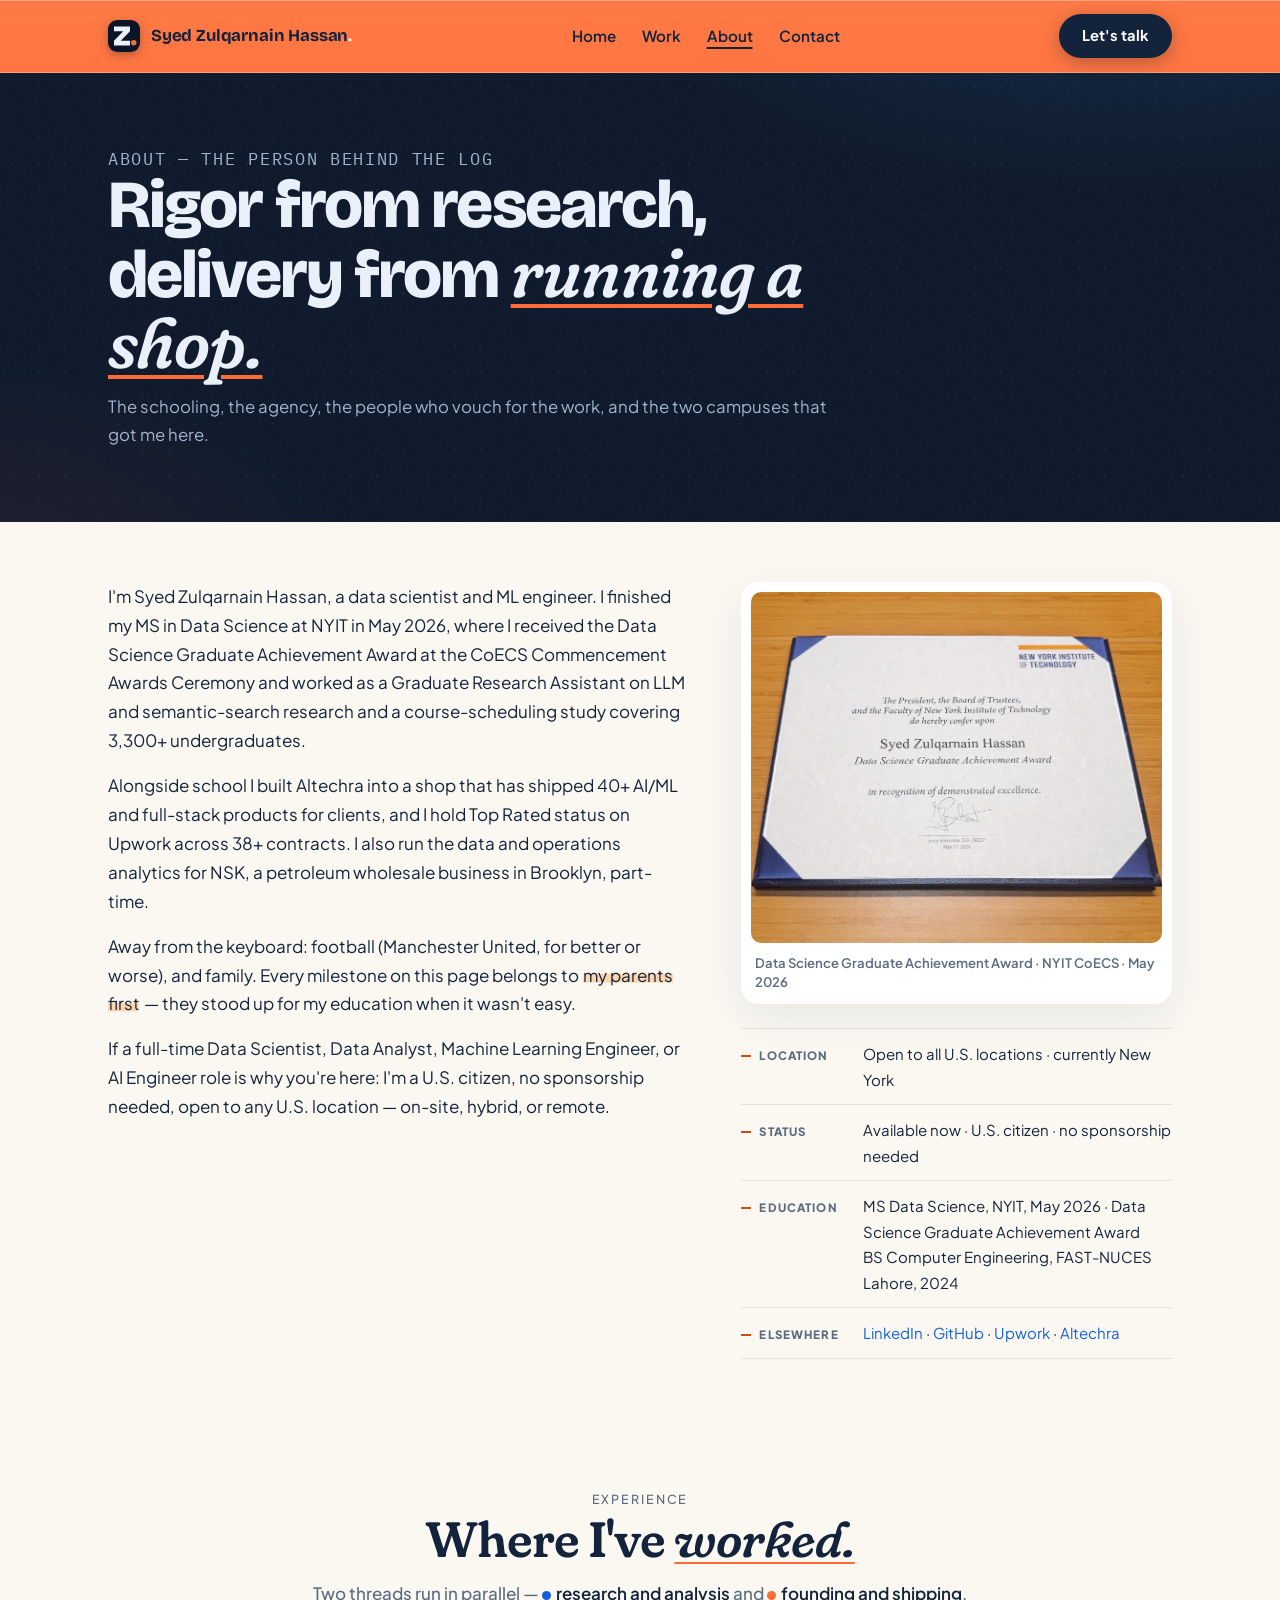
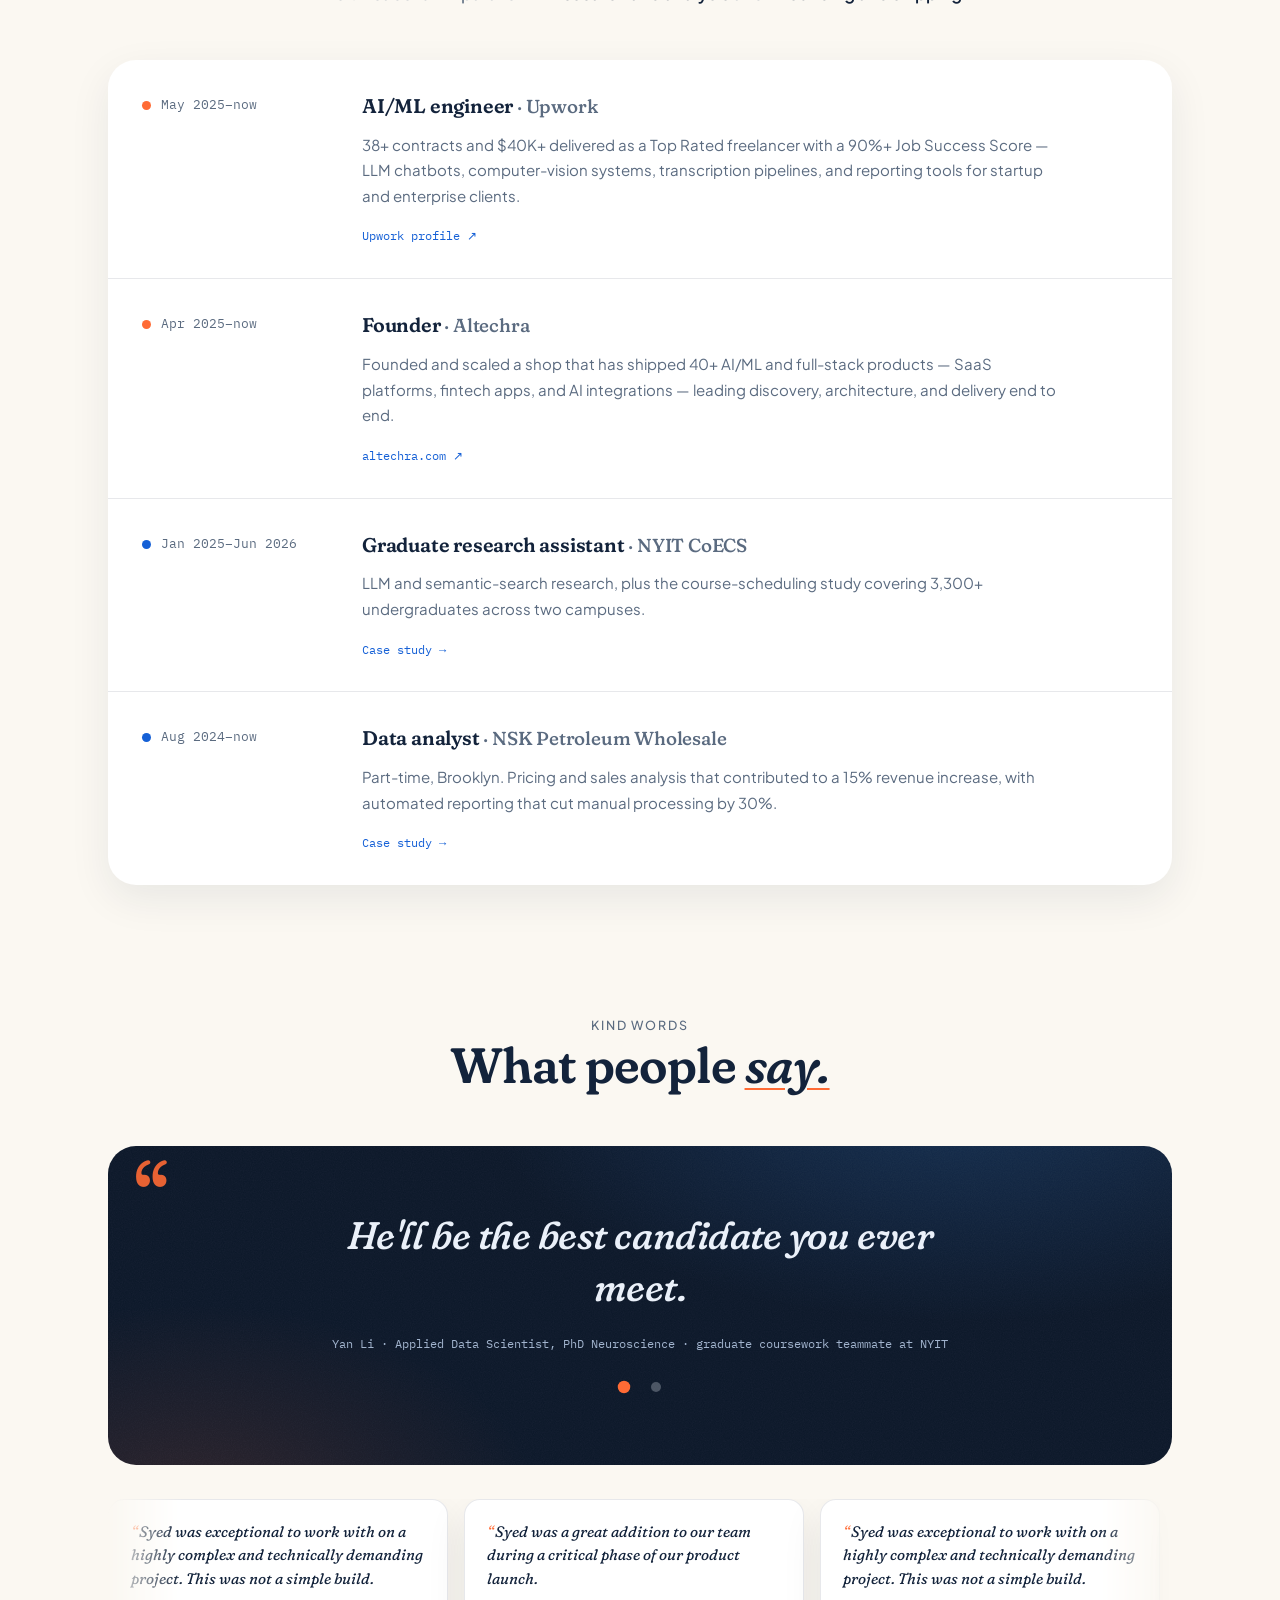
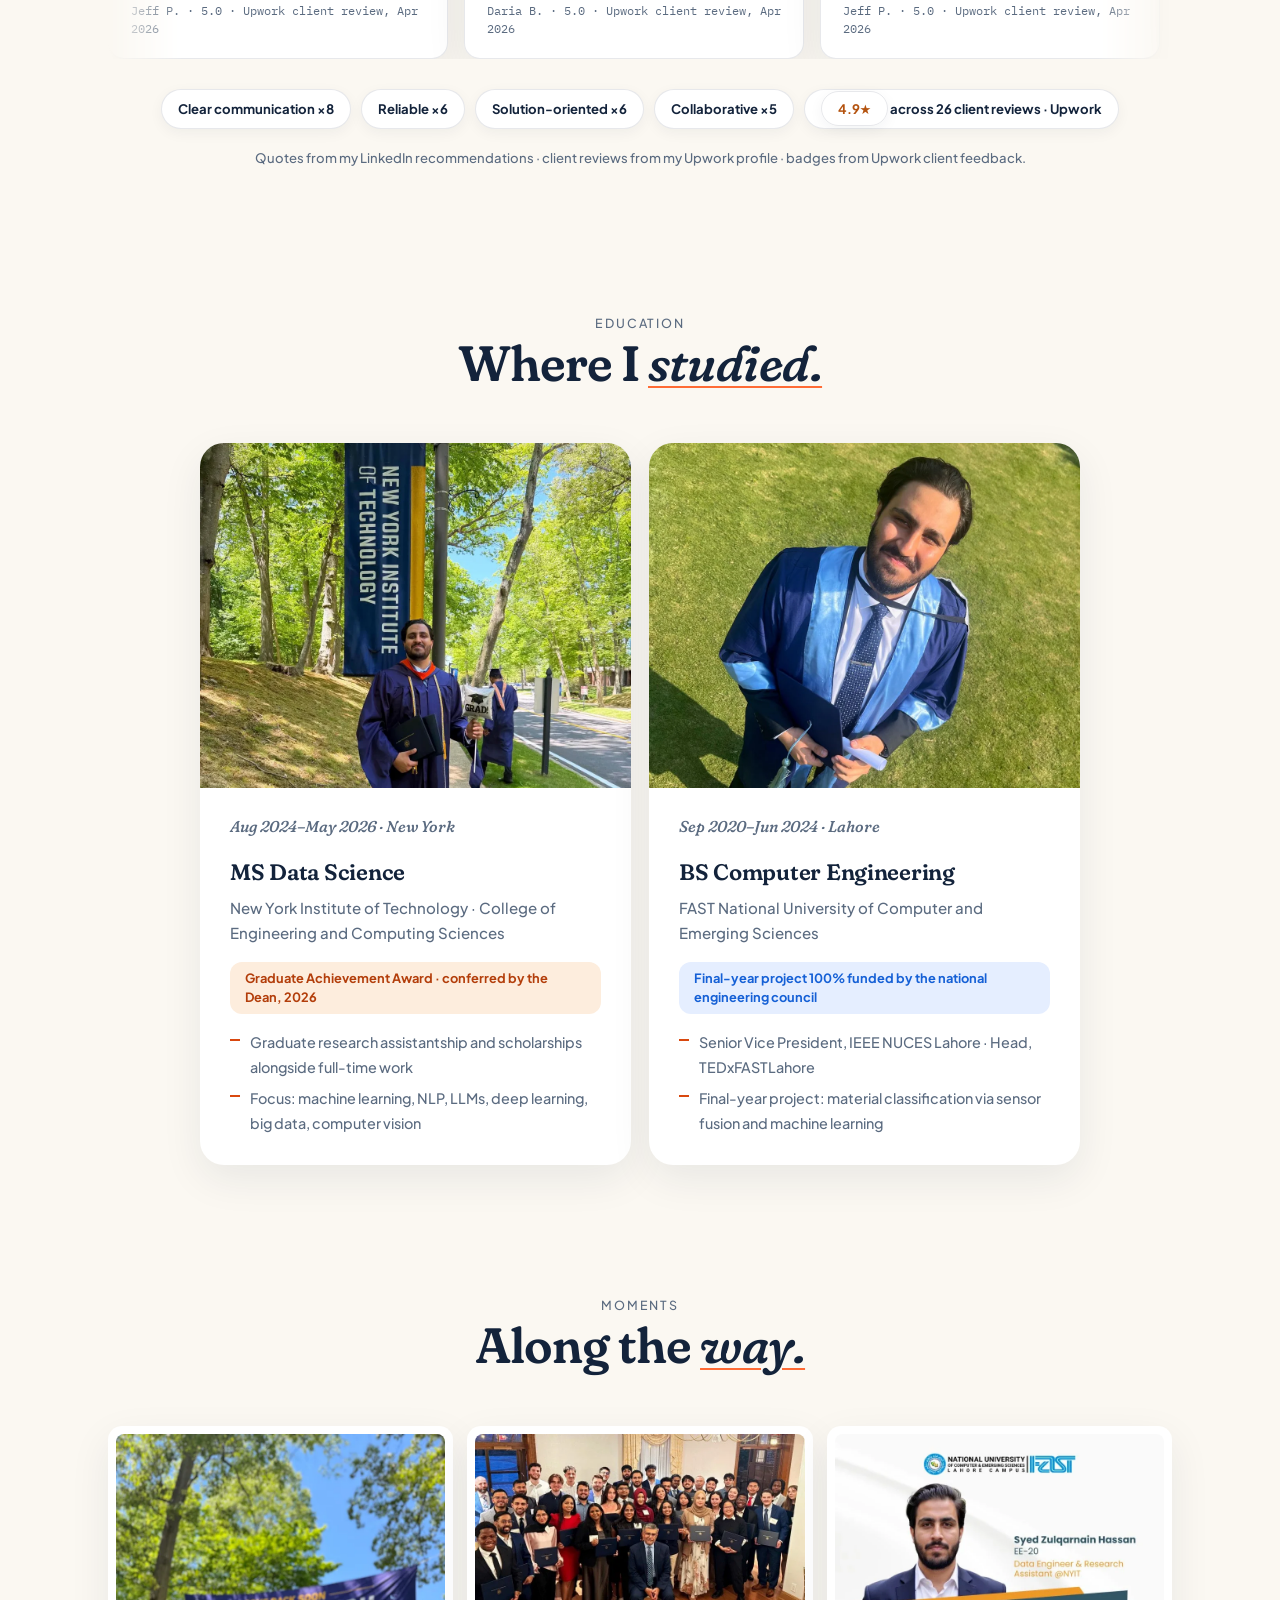
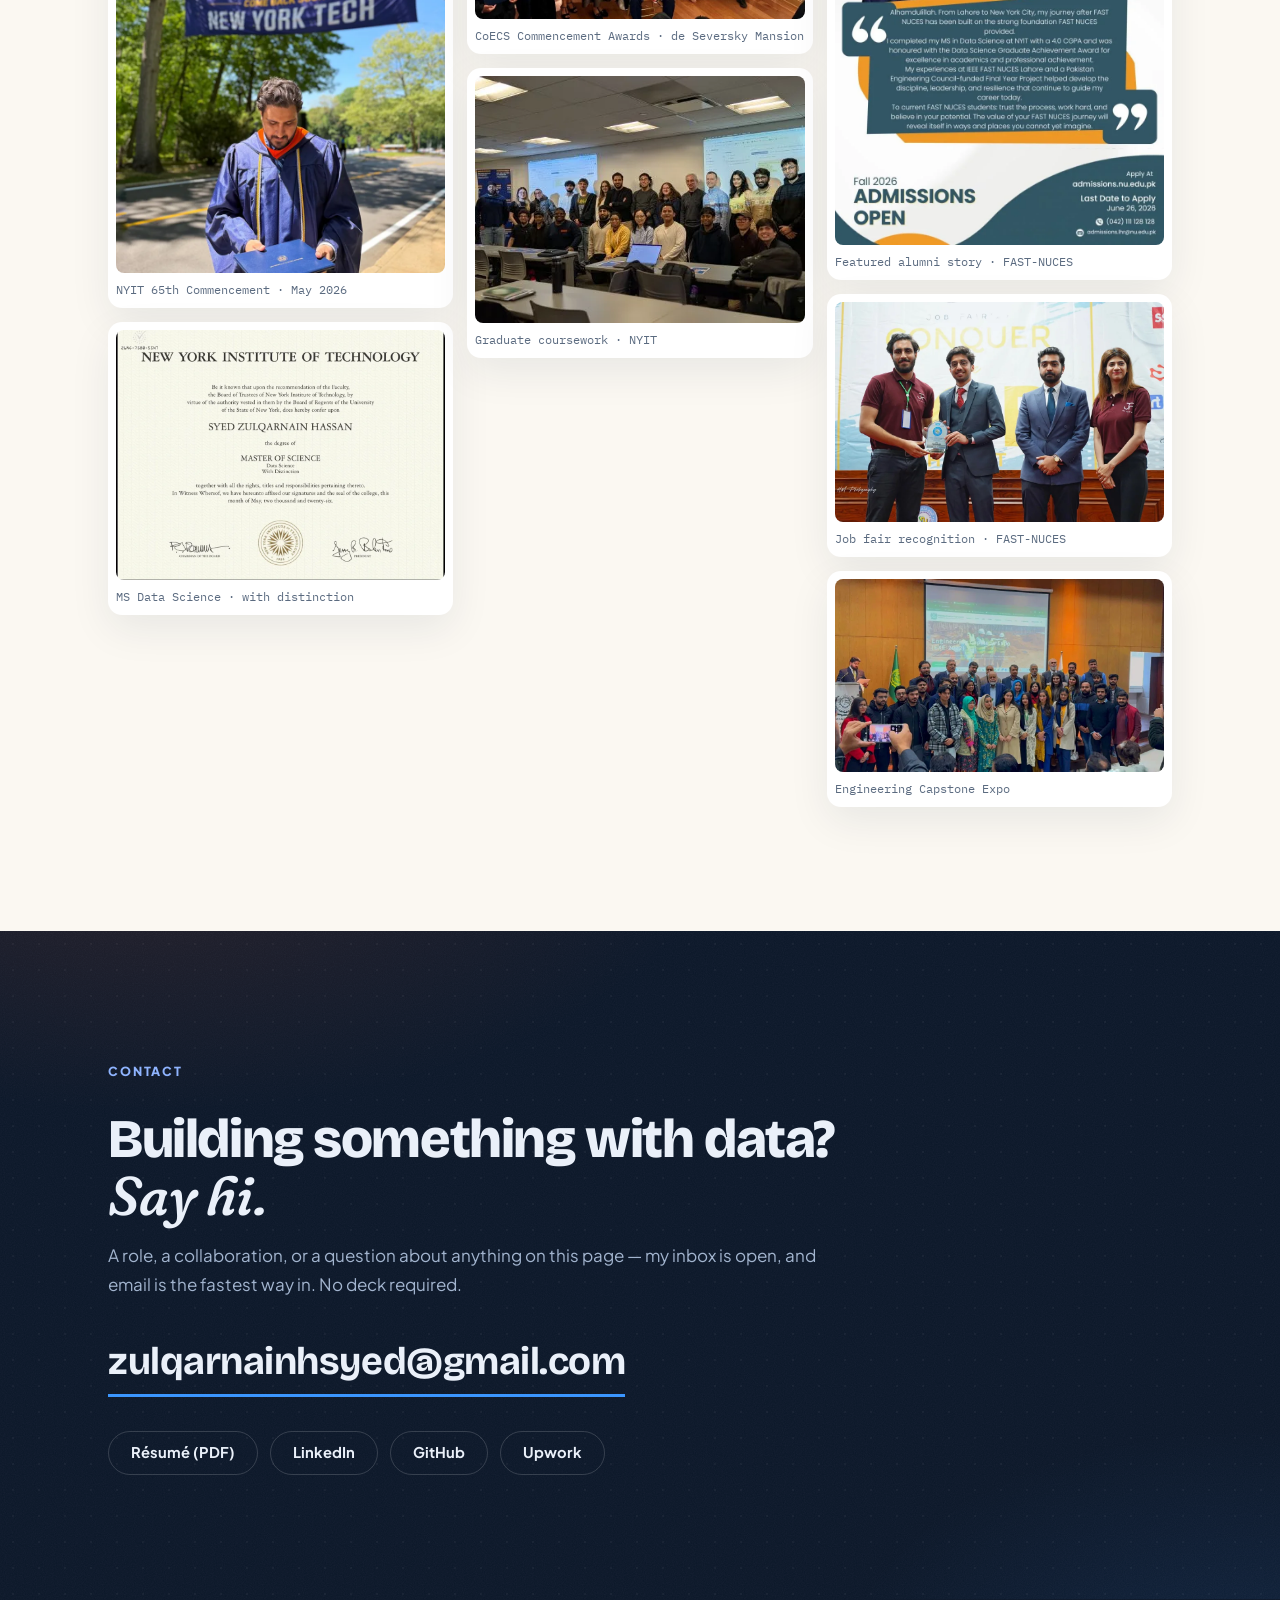
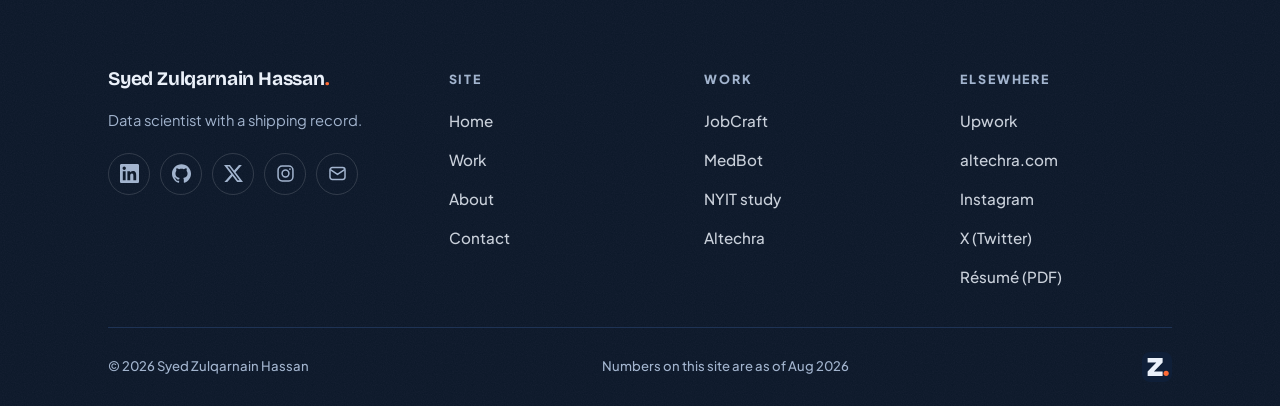
==== commit 330b650d: "About: review badge attributed to Upwork" ====
--- a/about/index.html
+++ b/about/index.html
@@ -162,7 +162,7 @@
         <span>Reliable ×6</span>
         <span>Solution-oriented ×6</span>
         <span>Collaborative ×5</span>
-        <span><span class="star">5★</span> client reviews · altechra.com</span>
+        <span><span class="star">4.9★</span> across 26 client reviews · Upwork</span>
       </div>
       <p class="quotes-note fx">Quotes from my LinkedIn recommendations · client reviews from my Upwork profile · badges from Upwork client feedback.</p>
     </div>
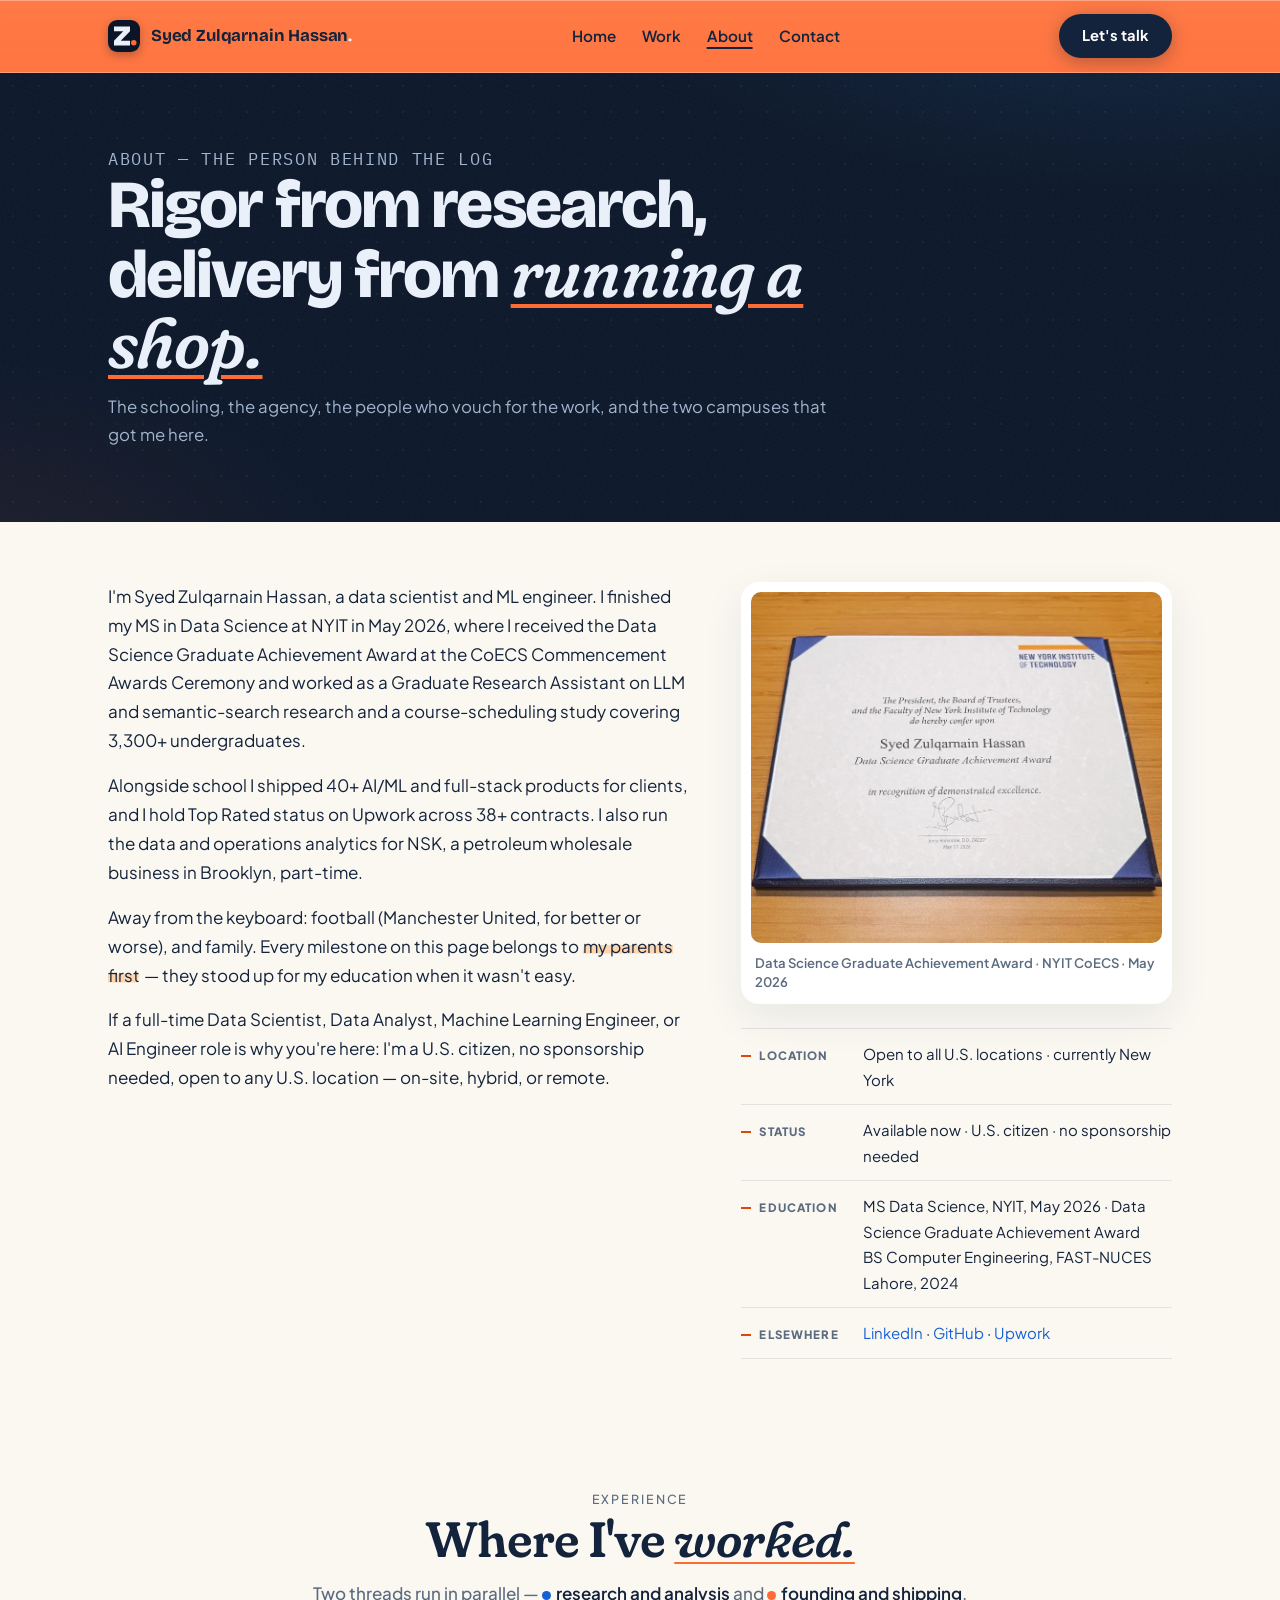
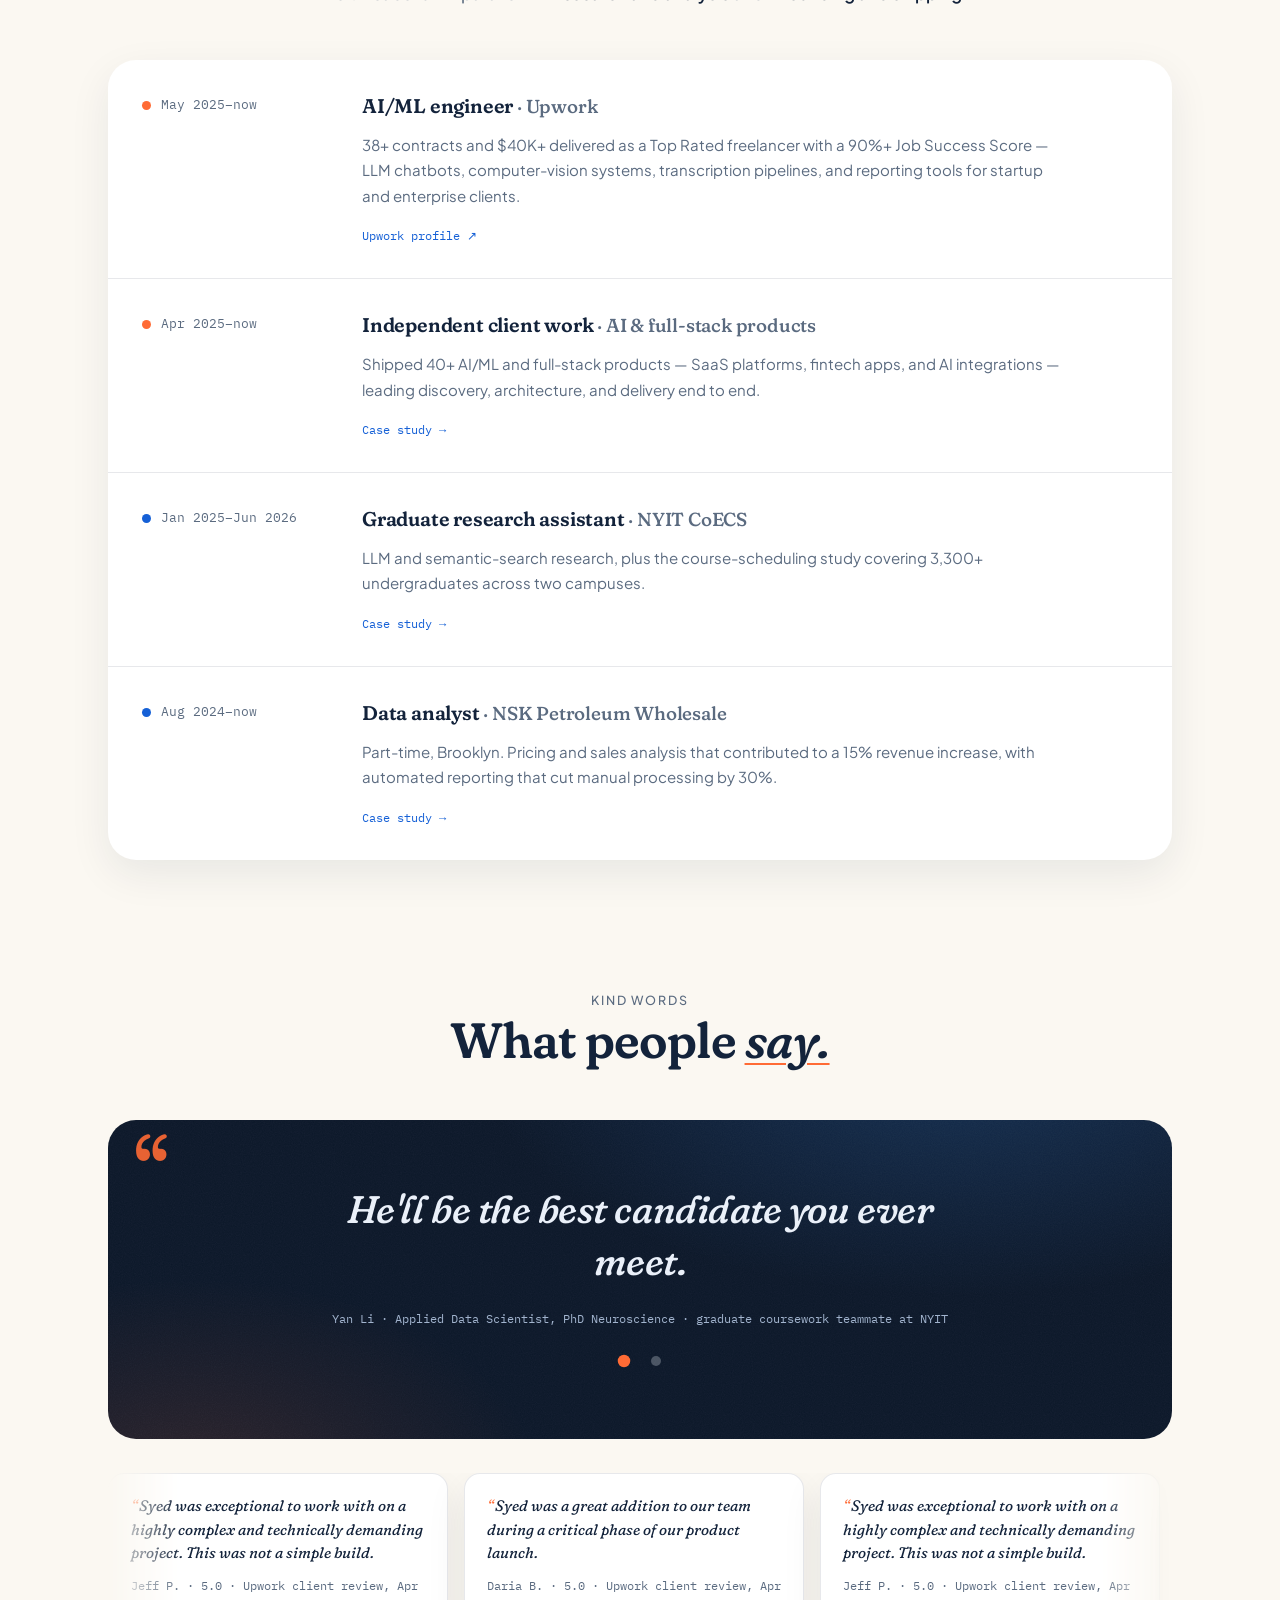
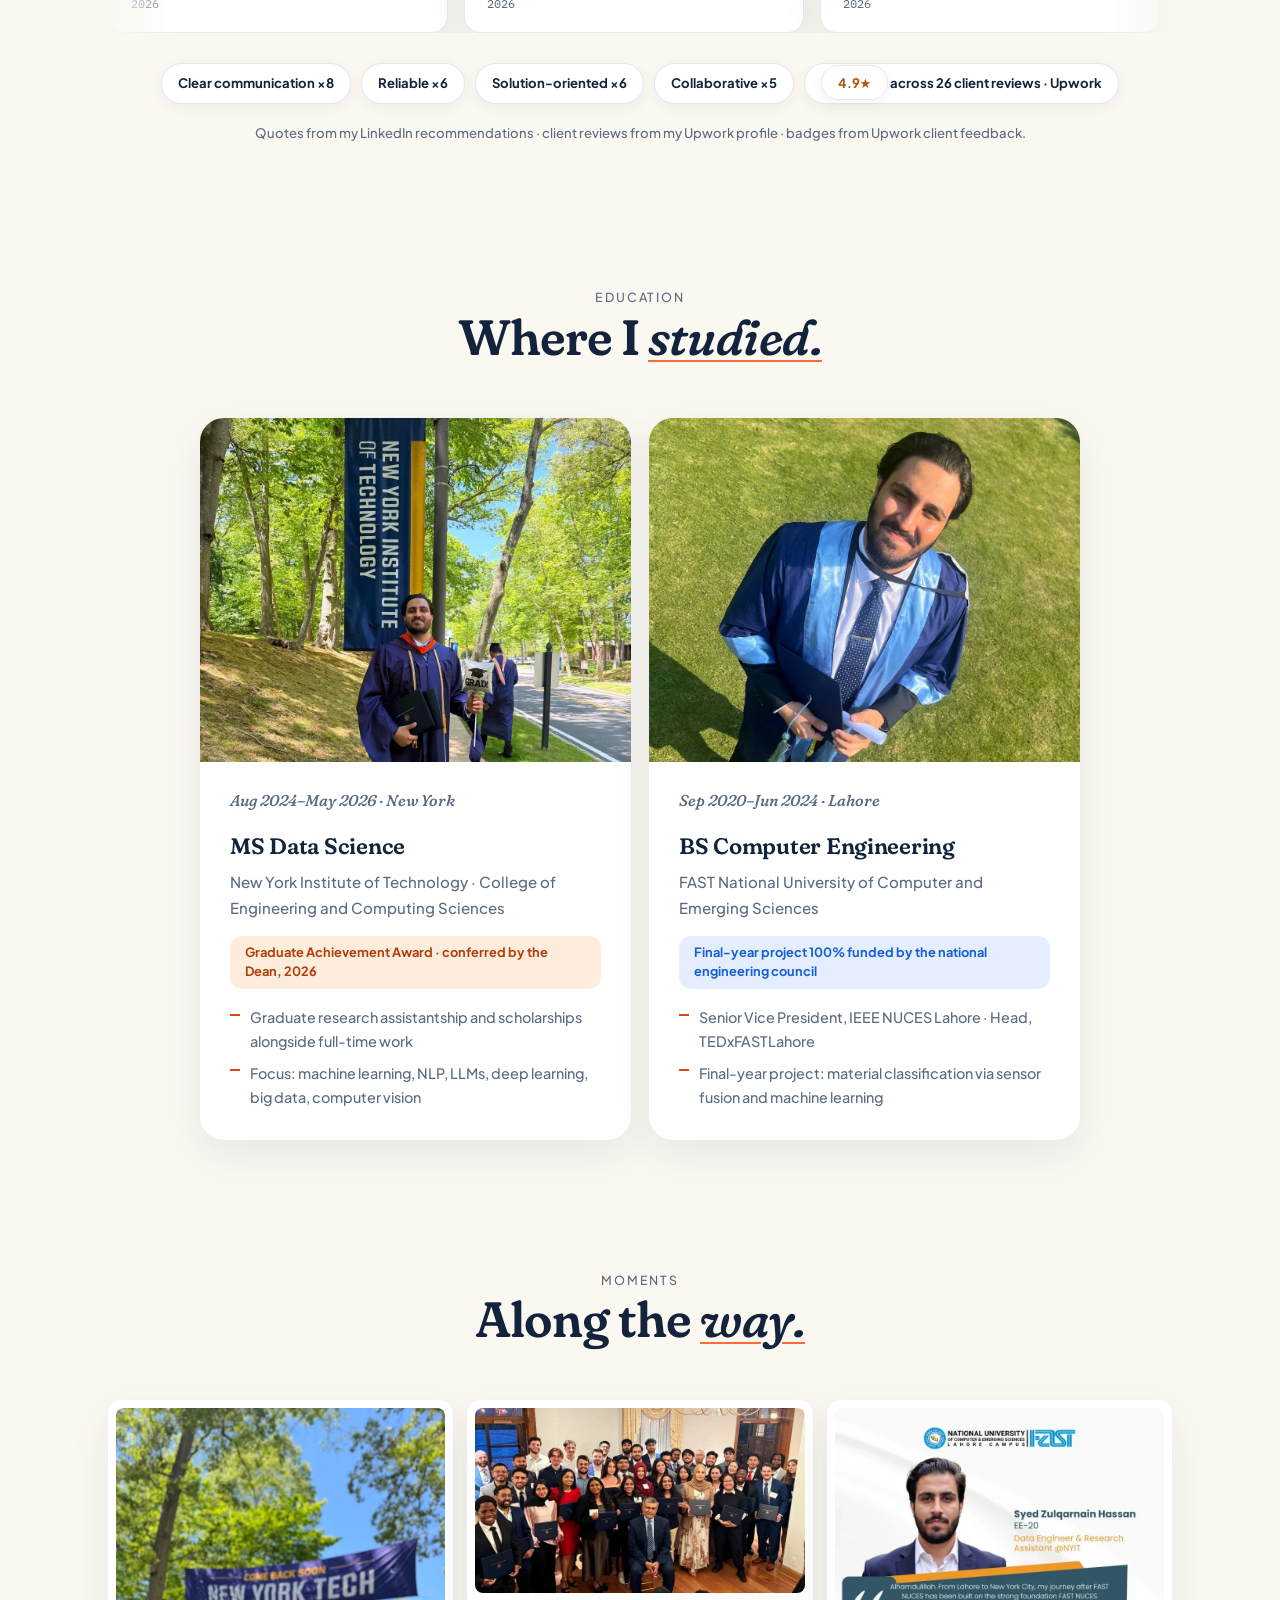
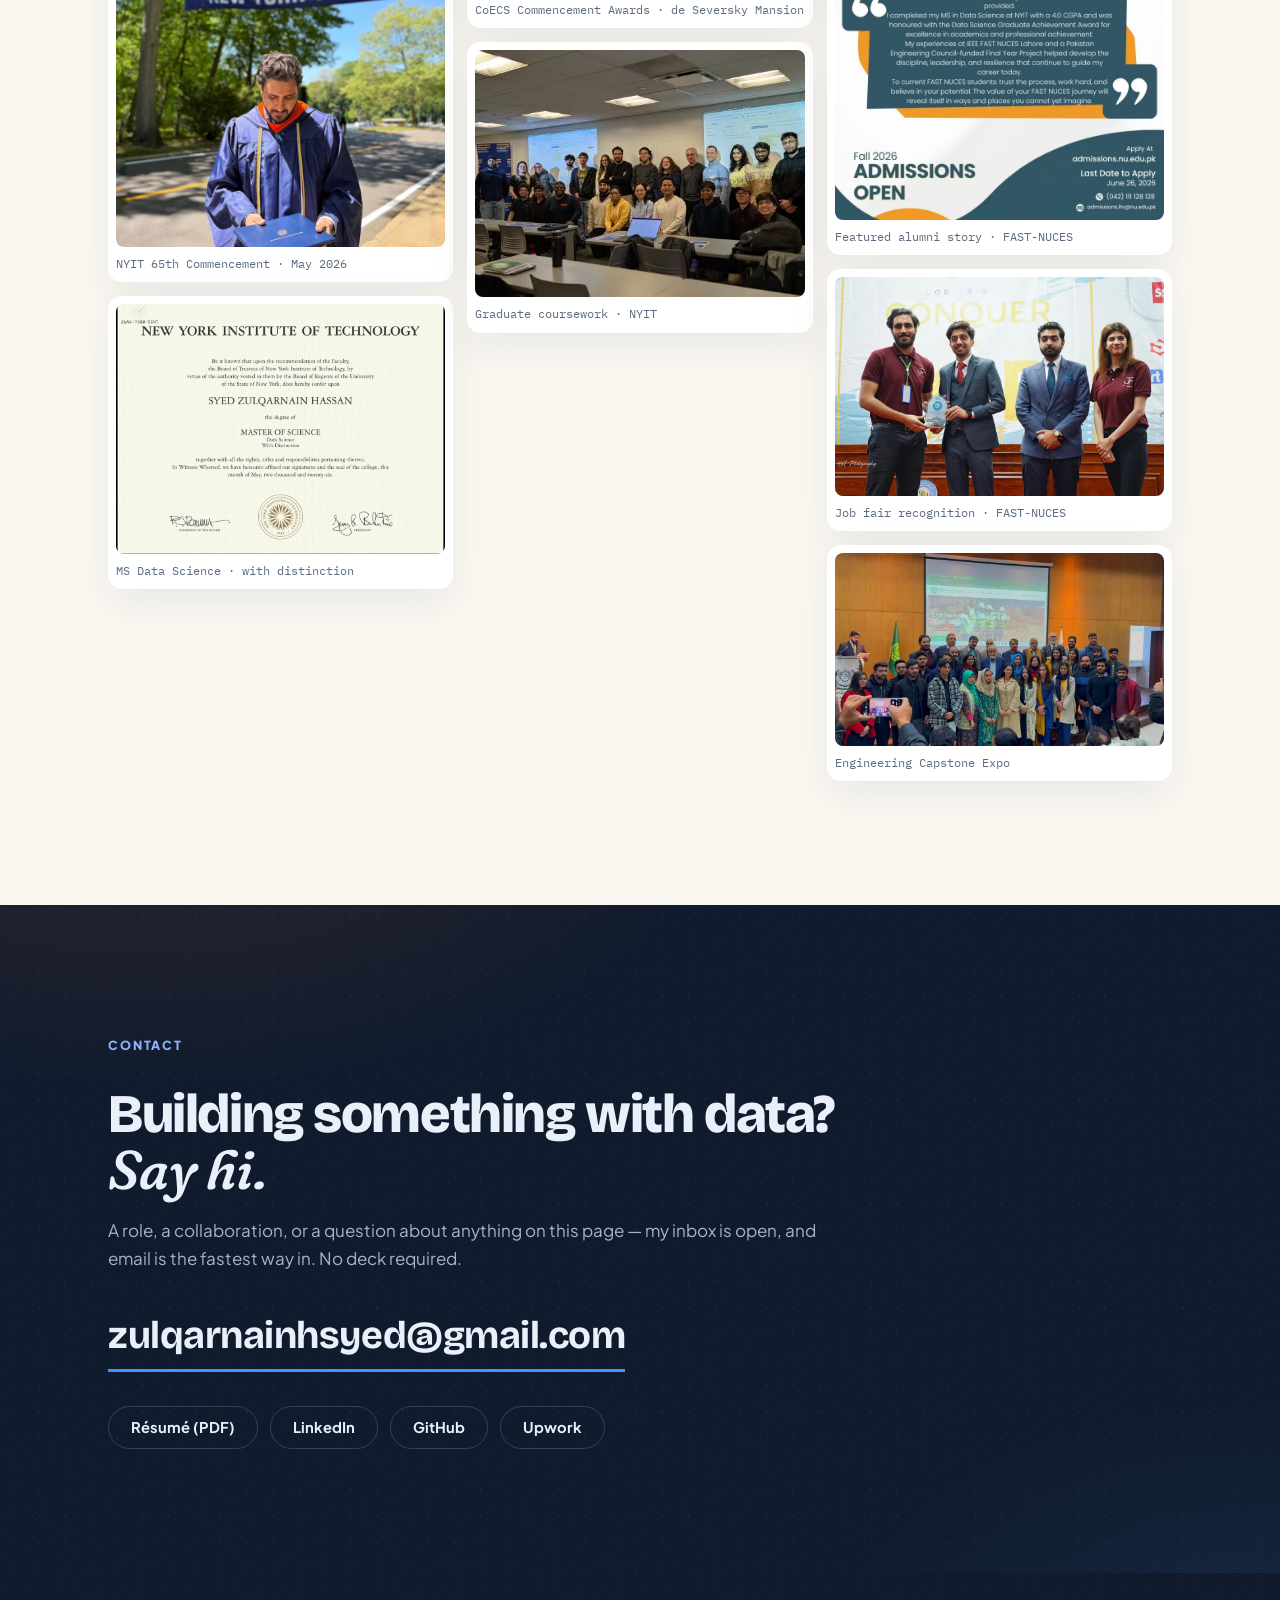
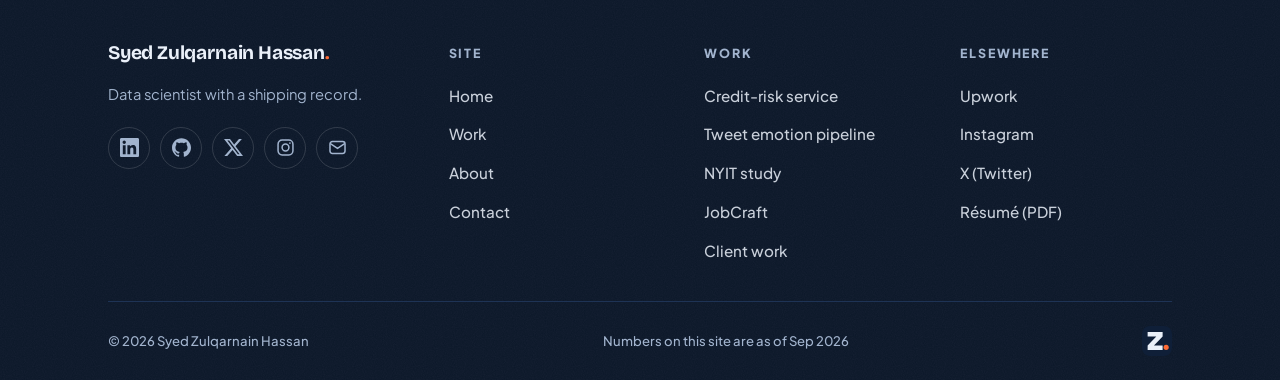
==== commit 0a5f23b8: "About: independent client work framing" ====
--- a/about/index.html
+++ b/about/index.html
@@ -4,7 +4,7 @@
 <meta charset="utf-8">
 <meta name="viewport" content="width=device-width, initial-scale=1">
 <title>About — Syed Zulqarnain Hassan</title>
-<meta name="description" content="About Syed Zulqarnain Hassan — data scientist and ML engineer. MS Data Science at NYIT with the Graduate Achievement Award, founder of Altechra, from Lahore to New York. Open to Data Scientist, Data Analyst, Machine Learning Engineer, and AI Engineer roles anywhere in the U.S.">
+<meta name="description" content="About Syed Zulqarnain Hassan — data scientist and ML engineer. MS Data Science at NYIT with the Graduate Achievement Award, 40+ AI/ML products shipped for clients, from Lahore to New York. Open to Data Scientist, Data Analyst, Machine Learning Engineer, and AI Engineer roles anywhere in the U.S.">
 <meta property="og:title" content="About — Syed Zulqarnain Hassan">
 <meta property="og:description" content="Rigor from research, delivery from running a shop. From Lahore to New York.">
 <meta property="og:type" content="website">
@@ -64,7 +64,7 @@
     <div class="about-grid">
       <div class="fx">
         <p>I'm Syed Zulqarnain Hassan, a data scientist and ML engineer. I finished my MS in Data Science at NYIT in May 2026, where I received the Data Science Graduate Achievement Award at the CoECS Commencement Awards Ceremony and worked as a Graduate Research Assistant on LLM and semantic-search research and a course-scheduling study covering 3,300+ undergraduates.</p>
-        <p>Alongside school I built Altechra into a shop that has shipped 40+ AI/ML and full-stack products for clients, and I hold Top Rated status on Upwork across 38+ contracts. I also run the data and operations analytics for NSK, a petroleum wholesale business in Brooklyn, part-time.</p>
+        <p>Alongside school I shipped 40+ AI/ML and full-stack products for clients, and I hold Top Rated status on Upwork across 38+ contracts. I also run the data and operations analytics for NSK, a petroleum wholesale business in Brooklyn, part-time.</p>
         <p>Away from the keyboard: football (Manchester United, for better or worse), and family. Every milestone on this page belongs to <span class="hl">my parents first</span> — they stood up for my education when it wasn't easy.</p>
         <p>If a full-time Data Scientist, Data Analyst, Machine Learning Engineer, or AI Engineer role is why you're here: I'm a U.S. citizen, no sponsorship needed, open to any U.S. location — on-site, hybrid, or remote.</p>
       </div>
@@ -77,7 +77,7 @@
           <li><span class="k">Location</span><span>Open to all U.S. locations · currently New York</span></li>
           <li><span class="k">Status</span><span>Available now · U.S. citizen · no sponsorship needed</span></li>
           <li><span class="k">Education</span><span>MS Data Science, NYIT, May 2026 · Data Science Graduate Achievement Award<br>BS Computer Engineering, FAST-NUCES Lahore, 2024</span></li>
-          <li><span class="k">Elsewhere</span><span><a href="https://www.linkedin.com/in/syedzulqarnainh">LinkedIn</a> · <a href="https://github.com/Zulqarnain-10">GitHub</a> · <a href="https://www.upwork.com/freelancers/~01bd0c312572d26561">Upwork</a> · <a href="https://altechra.com">Altechra</a></span></li>
+          <li><span class="k">Elsewhere</span><span><a href="https://www.linkedin.com/in/syedzulqarnainh">LinkedIn</a> · <a href="https://github.com/Zulqarnain-10">GitHub</a> · <a href="https://www.upwork.com/freelancers/~01bd0c312572d26561">Upwork</a></span></li>
         </ul>
       </div>
     </div>
@@ -102,9 +102,9 @@
         <div class="xp-row">
           <div class="xp-when"><span class="xdot c"></span>Apr 2025–now</div>
           <div class="xp-body">
-            <h3>Founder <span class="xp-org">· Altechra</span></h3>
-            <p>Founded and scaled a shop that has shipped 40+ AI/ML and full-stack products — SaaS platforms, fintech apps, and AI integrations — leading discovery, architecture, and delivery end to end.</p>
-            <a class="receipt" href="https://altechra.com">altechra.com ↗</a>
+            <h3>Independent client work <span class="xp-org">· AI &amp; full-stack products</span></h3>
+            <p>Shipped 40+ AI/ML and full-stack products — SaaS platforms, fintech apps, and AI integrations — leading discovery, architecture, and delivery end to end.</p>
+            <a class="receipt" href="/work/#client-work" aria-label="Client work case study">Case study →</a>
           </div>
         </div>
         <div class="xp-row">
@@ -284,17 +284,17 @@
       <nav class="foot-col" aria-label="Work">
         <h3>Work</h3>
         <ul>
+          <li><a href="/work/#credit-risk">Credit-risk service</a></li>
+          <li><a href="/work/#tweet-emotion">Tweet emotion pipeline</a></li>
+          <li><a href="/work/#nyit">NYIT study</a></li>
           <li><a href="/work/#jobcraft">JobCraft</a></li>
-          <li><a href="/work/#medbot">MedBot</a></li>
-          <li><a href="/work/#nyit">NYIT study</a></li>
-          <li><a href="/work/#altechra-case">Altechra</a></li>
+          <li><a href="/work/#client-work">Client work</a></li>
         </ul>
       </nav>
       <nav class="foot-col" aria-label="Elsewhere">
         <h3>Elsewhere</h3>
         <ul>
           <li><a href="https://www.upwork.com/freelancers/~01bd0c312572d26561">Upwork</a></li>
-          <li><a href="https://altechra.com">altechra.com</a></li>
           <li><a href="https://www.instagram.com/szulqarnain22">Instagram</a></li>
           <li><a href="https://x.com/szulqarnain22">X (Twitter)</a></li>
           <li><a href="/resume.pdf">Résumé (PDF)</a></li>
@@ -303,7 +303,7 @@
     </div>
     <div class="footer-row">
       <span>© 2026 Syed Zulqarnain Hassan</span>
-      <span>Numbers on this site are as of Aug 2026</span>
+      <span>Numbers on this site are as of Sep 2026</span>
       <span class="foot-mark" aria-hidden="true"><svg viewBox="0 0 64 64"><rect width="64" height="64" rx="14" fill="#0F1F38"/><path d="M12 13 H44 V22.5 L25.5 41.5 H44 V51 H12 V41.5 L30.5 22.5 H12 Z" fill="#EAF0F9"/><circle cx="51.5" cy="45.5" r="5.5" fill="#FF6B35"/></svg></span>
     </div>
   </div>
--- a/styles.css
+++ b/styles.css
@@ -259,7 +259,7 @@
 .metric .n{display:block;font-family:var(--display);font-weight:800;font-size:clamp(2.4rem,4.5vw,3.6rem);letter-spacing:-.03em;line-height:1;background:linear-gradient(125deg,var(--coral-ink),var(--coral-deep));-webkit-background-clip:text;background-clip:text;color:transparent}
 @supports not (background-clip:text){.metric .n{color:var(--coral-ink);background:none}}
 .metric .l{display:block;font-size:.9rem;font-weight:500;color:var(--muted);margin-top:10px;max-width:26ch;line-height:1.5}
-.metric .receipt{display:inline-block;margin-top:14px;color:var(--blue-ink);border-bottom:1px solid currentColor;white-space:normal;transition:color .2s ease}
+.metric .receipt{display:inline-block;margin-top:14px;margin-right:14px;color:var(--blue-ink);border-bottom:1px solid currentColor;white-space:normal;transition:color .2s ease}
 .metric .receipt:hover{text-decoration:none;color:var(--coral-ink)}
 .metric .receipt.internal{color:var(--muted);border-bottom:none}
 .case .case-t{font-family:var(--serif);font-weight:600;font-size:1.5rem;letter-spacing:-.012em;margin:0 0 4px}
@@ -309,37 +309,8 @@
 .stack-panel .note{grid-column:1/-1;font-size:.82rem;font-weight:500;color:var(--muted);margin:0;padding-top:16px;border-top:1px solid var(--line)}
 @media (max-width:760px){.stack-panel{grid-template-columns:1fr;gap:24px}}
 
-/* altechra tile — navy with Altechra's violet brand */
-.alt-panel{border-radius:36px;overflow:hidden;position:relative;color:var(--fog);background:
-  var(--grain),
-  radial-gradient(940px 500px at 86% -18%, rgba(139,92,246,.26), transparent 60%),
-  radial-gradient(820px 500px at 4% 122%, rgba(79,70,229,.24), transparent 58%),
-  radial-gradient(rgba(234,240,249,.045) 1px, transparent 1.5px),
-  var(--band);
-  background-size:160px 160px,auto,auto,26px 26px,auto;
-  box-shadow:var(--shadow-lg);padding:clamp(40px,6vw,76px)}
-.alt-panel .watermark{position:absolute;right:-1%;bottom:-9%;z-index:0;font-family:var(--display);font-weight:800;font-size:clamp(5rem,15vw,12rem);letter-spacing:-.03em;color:rgba(139,92,246,.1);user-select:none;pointer-events:none;line-height:1}
-.alt-grid{position:relative;z-index:1;display:grid;grid-template-columns:1.35fr 1fr;gap:52px;align-items:center}
-.alt-logo{width:74px;height:74px;background:#fff;border:1px solid rgba(255,255,255,.2);border-radius:19px;padding:6px;margin-bottom:20px;display:block;box-shadow:0 8px 24px rgba(3,8,18,.4);transition:transform .5s var(--ease)}
-.alt-panel:hover .alt-logo{transform:translateY(-3px) rotate(-3deg)}
-.alt-panel .kicker.warm{color:#A78BFA}
-.alt-copy h2{font-family:var(--serif);font-weight:600;font-size:clamp(1.9rem,3.8vw,2.8rem);letter-spacing:-.02em;line-height:1.14;margin:0}
-.alt-copy h2 .acc{text-decoration:underline;text-decoration-color:#8B5CF6;text-decoration-thickness:.05em;text-underline-offset:.1em}
-.alt-copy p{margin:18px 0 0;color:var(--mist);font-weight:500;max-width:54ch}
-.alt-cta{display:flex;flex-wrap:wrap;gap:14px;margin-top:30px}
 .btn-coral{background:var(--coral);color:var(--bg-d);box-shadow:0 10px 26px rgba(255,107,53,.3)}
 .btn-coral:hover{background:#FF8557;box-shadow:0 14px 34px rgba(255,107,53,.4)}
-.btn-violet{background:linear-gradient(120deg,#8B5CF6,#4F46E5);color:#fff;box-shadow:0 10px 26px rgba(99,82,246,.35)}
-.btn-violet:hover{background:linear-gradient(120deg,#9D71F9,#5B54F0);box-shadow:0 14px 34px rgba(99,82,246,.45)}
-.alt-panel .btn-ghost:hover{border-color:#A78BFA;color:#C4B5FD;background:rgba(139,92,246,.1)}
-.alt-facts{display:grid;gap:14px}
-.fact{background:rgba(255,255,255,.06);border:1px solid rgba(255,255,255,.09);border-radius:18px;padding:18px 22px;display:flex;align-items:center;gap:18px;transition:transform .4s var(--ease),border-color .3s ease}
-.fact:hover{transform:translateY(-3px);border-color:rgba(167,139,250,.4)}
-@media (prefers-reduced-motion:reduce){.fact:hover,.alt-panel:hover .alt-logo{transform:none}}
-.fact b{font-family:var(--display);font-weight:800;font-size:1.45rem;min-width:74px;letter-spacing:-.02em;background:linear-gradient(120deg,#A78BFA,#6366F1);-webkit-background-clip:text;background-clip:text;color:transparent}
-@supports not (background-clip:text){.fact b{color:#A78BFA;background:none}}
-.fact span{color:var(--mist);font-weight:600;font-size:.9rem}
-@media (max-width:980px){.alt-grid{grid-template-columns:1fr;gap:36px}}
 
 /* about */
 .about-grid{display:grid;grid-template-columns:1.35fr 1fr;gap:52px}
